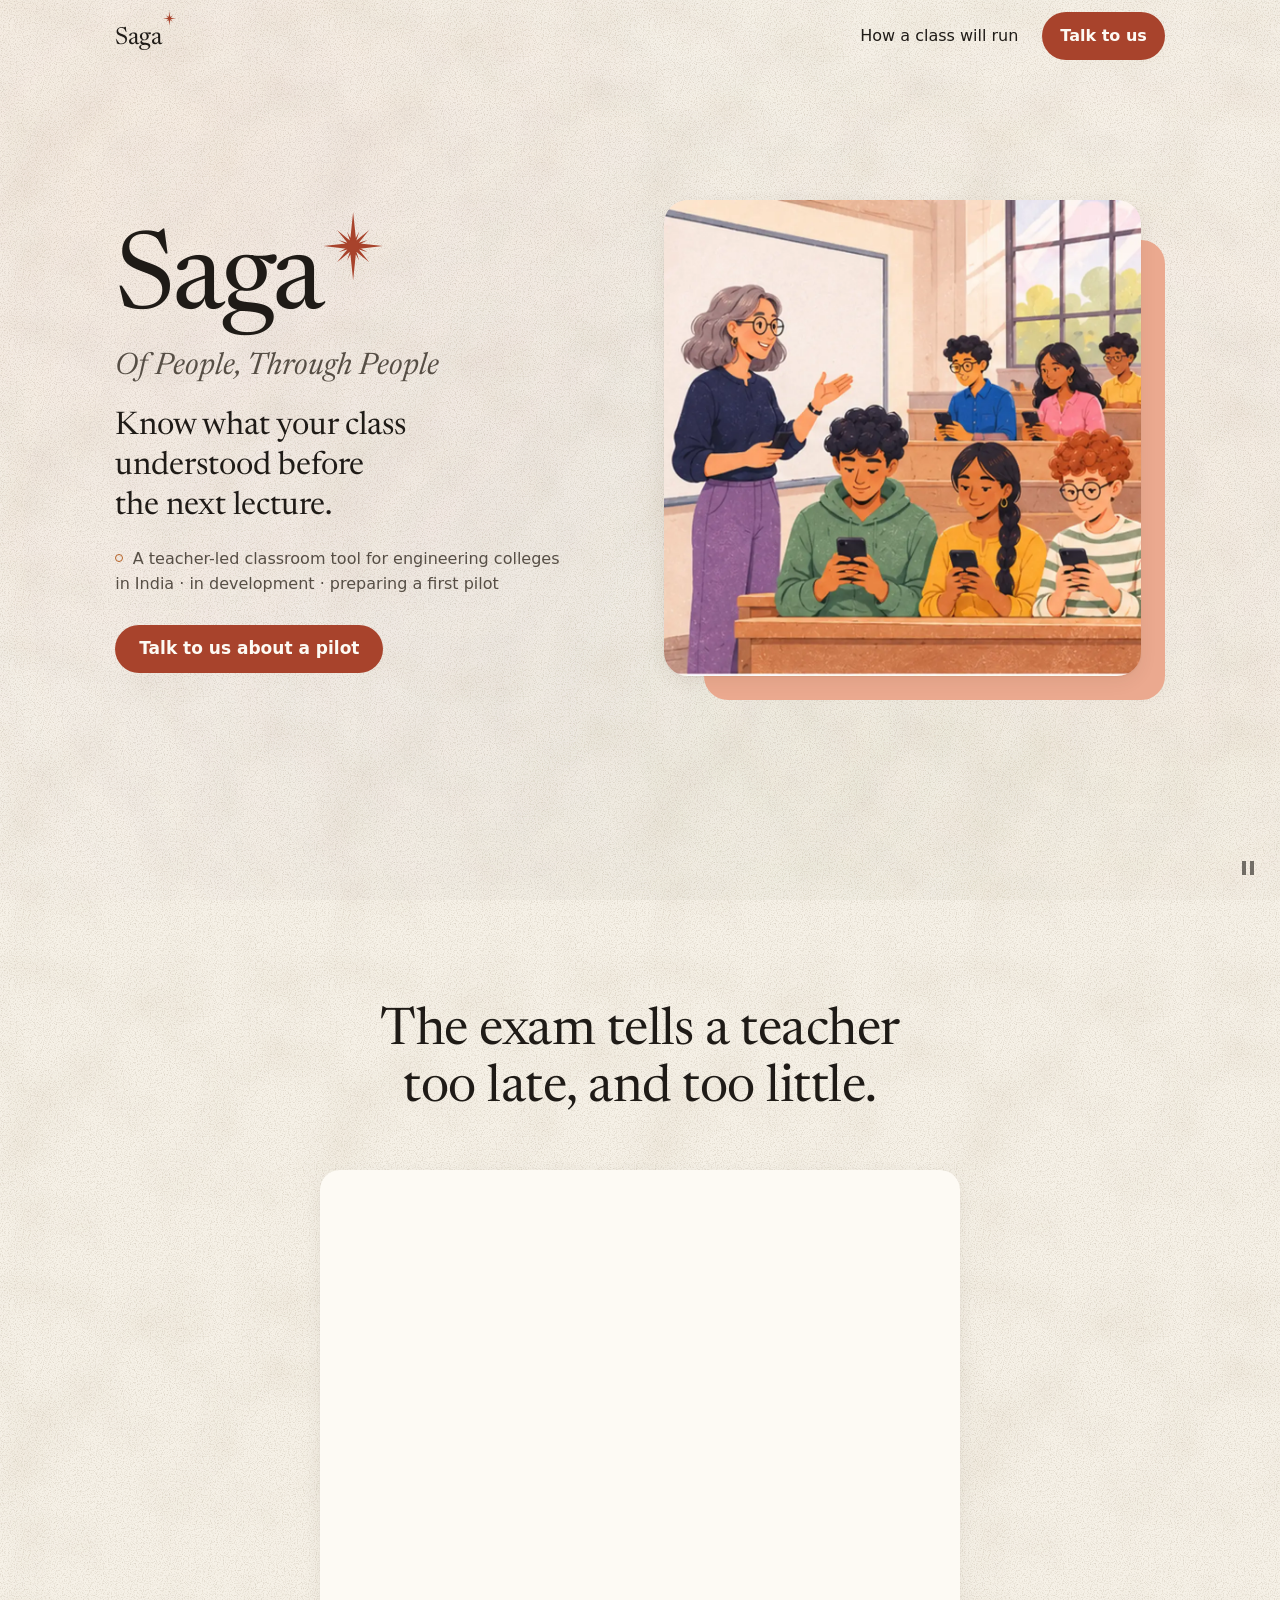
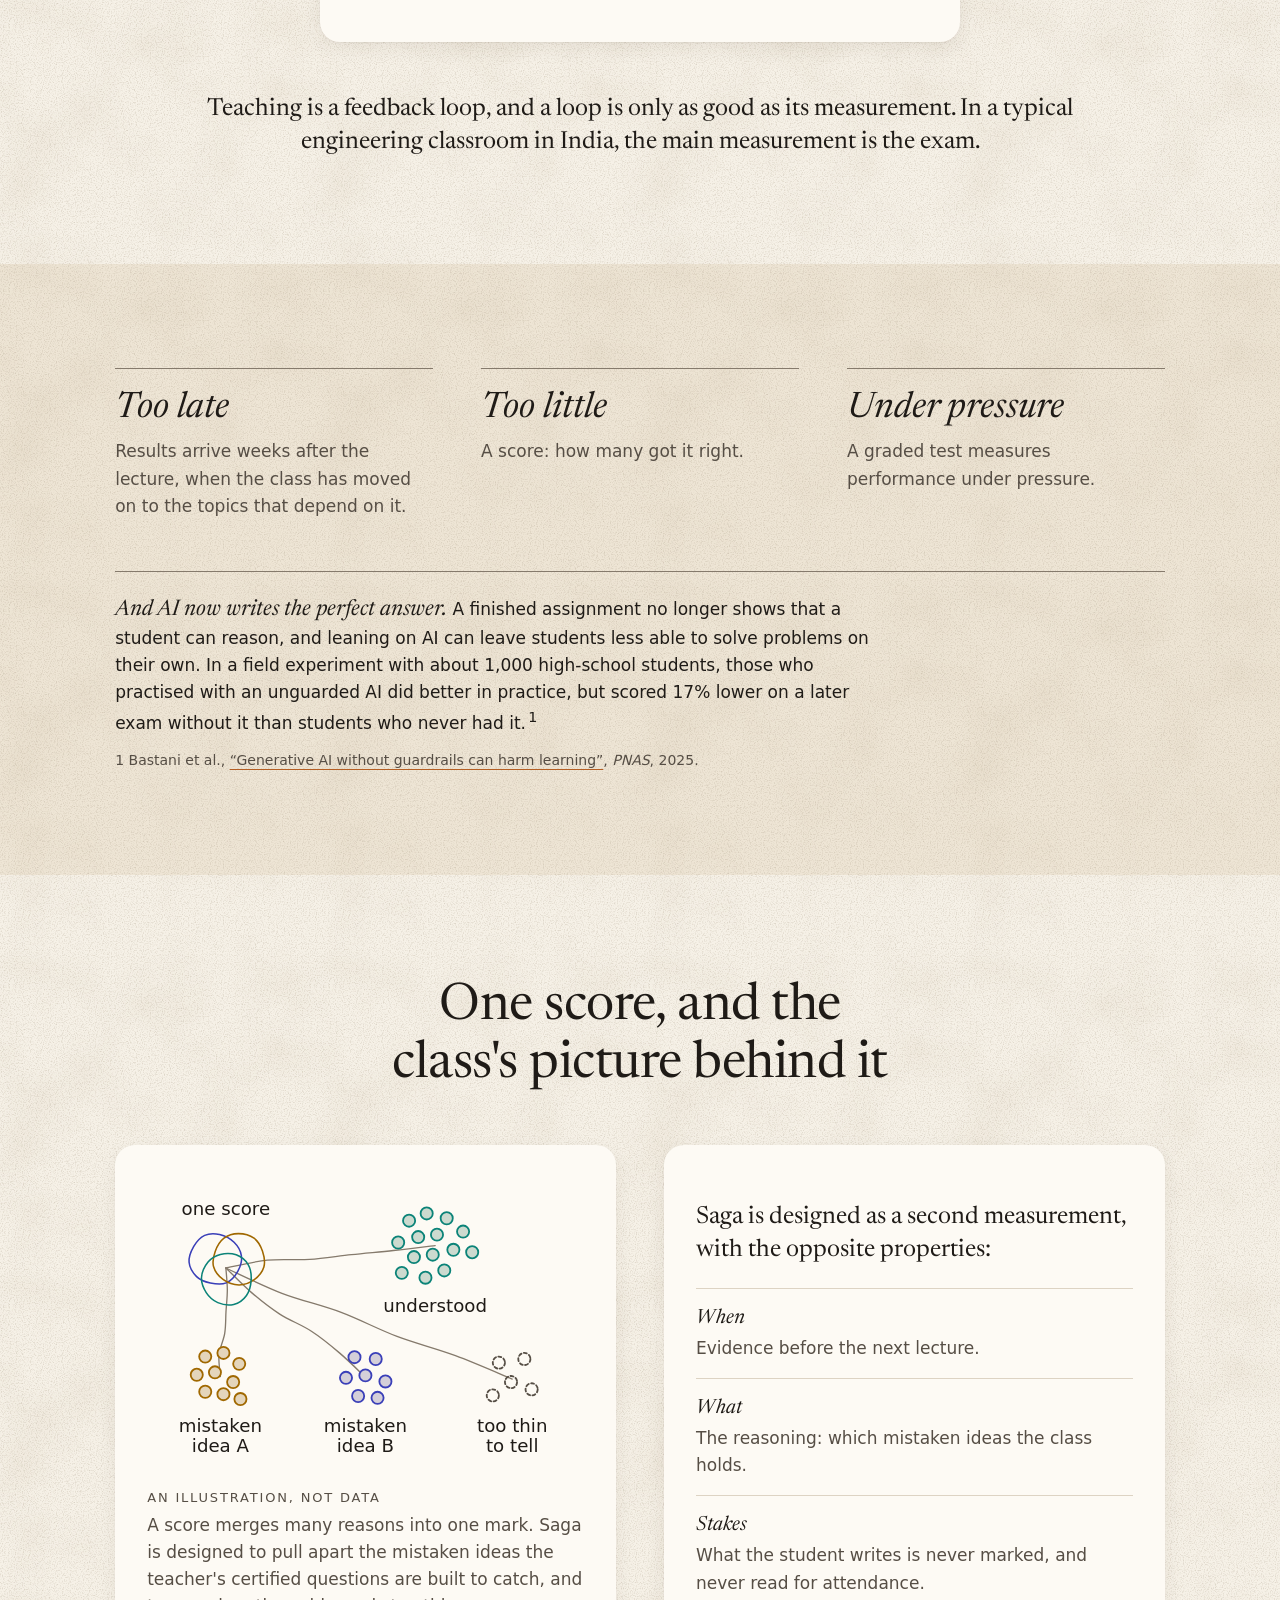
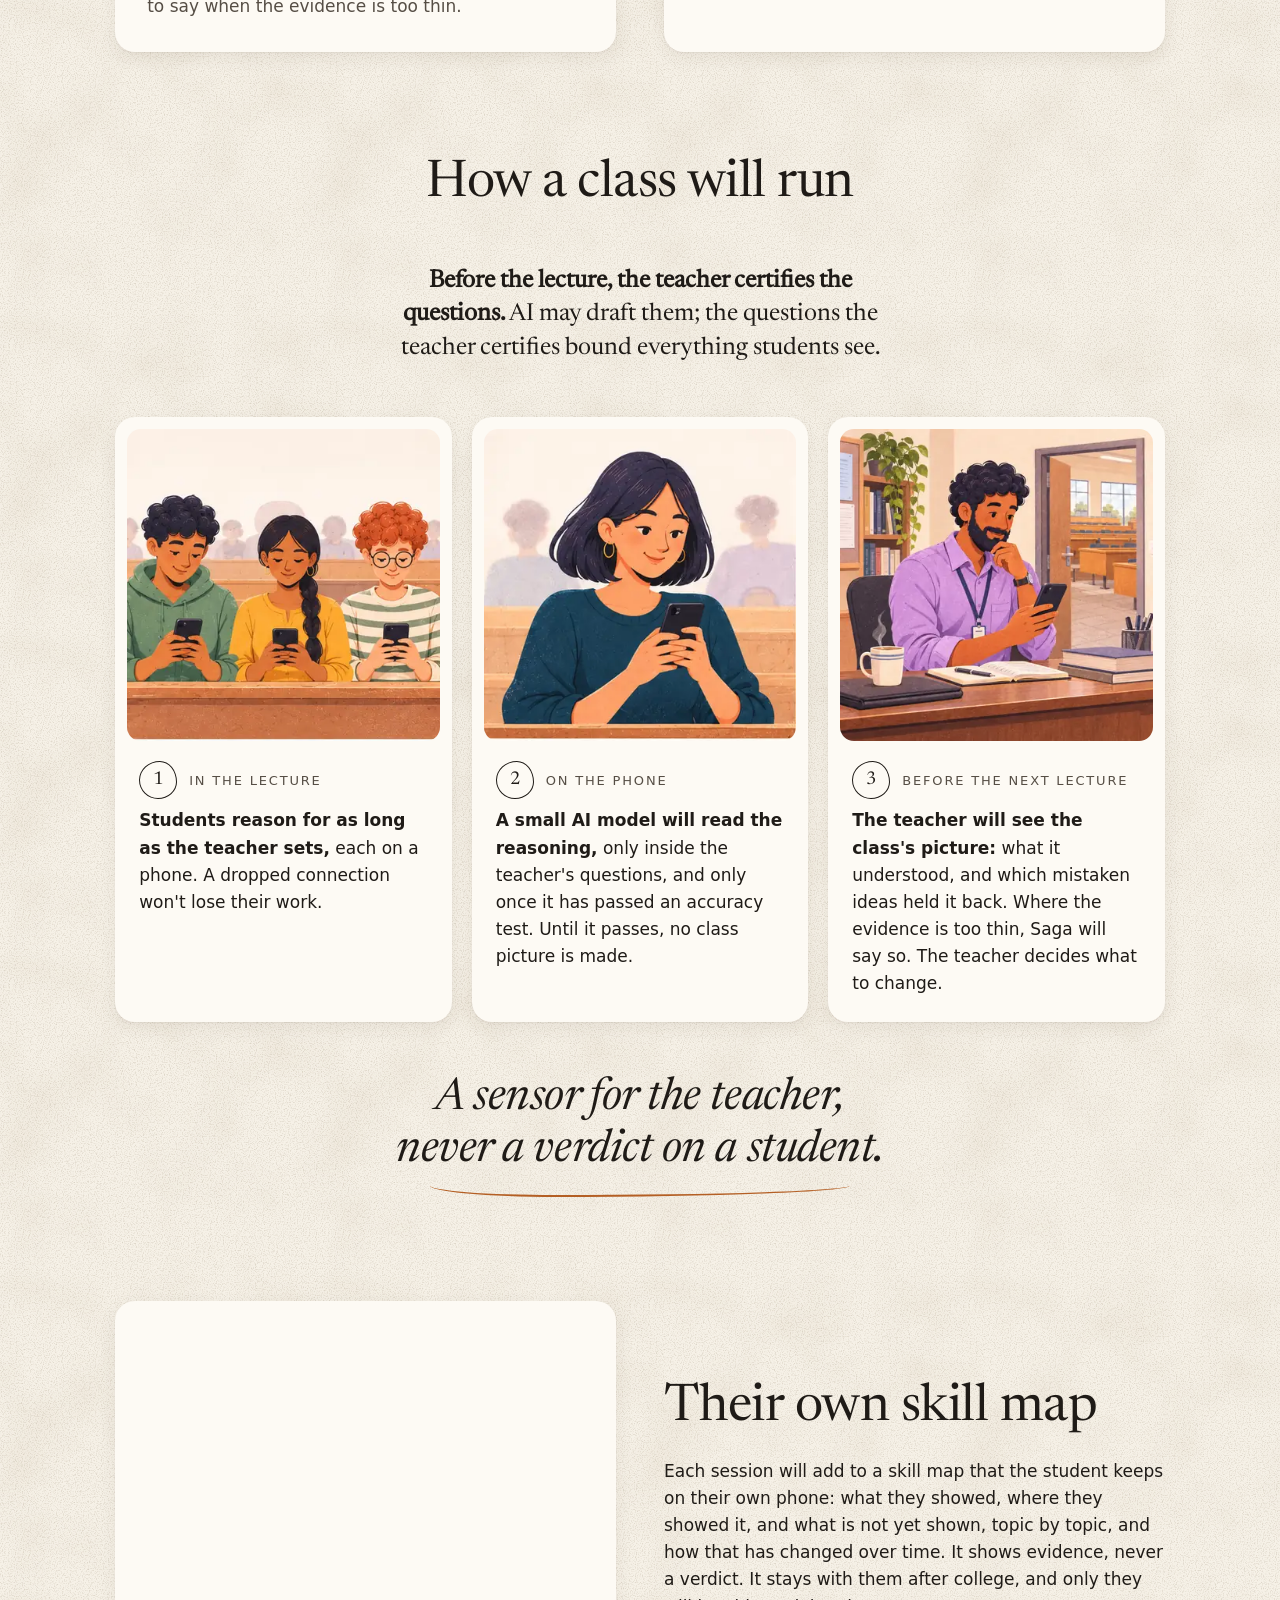
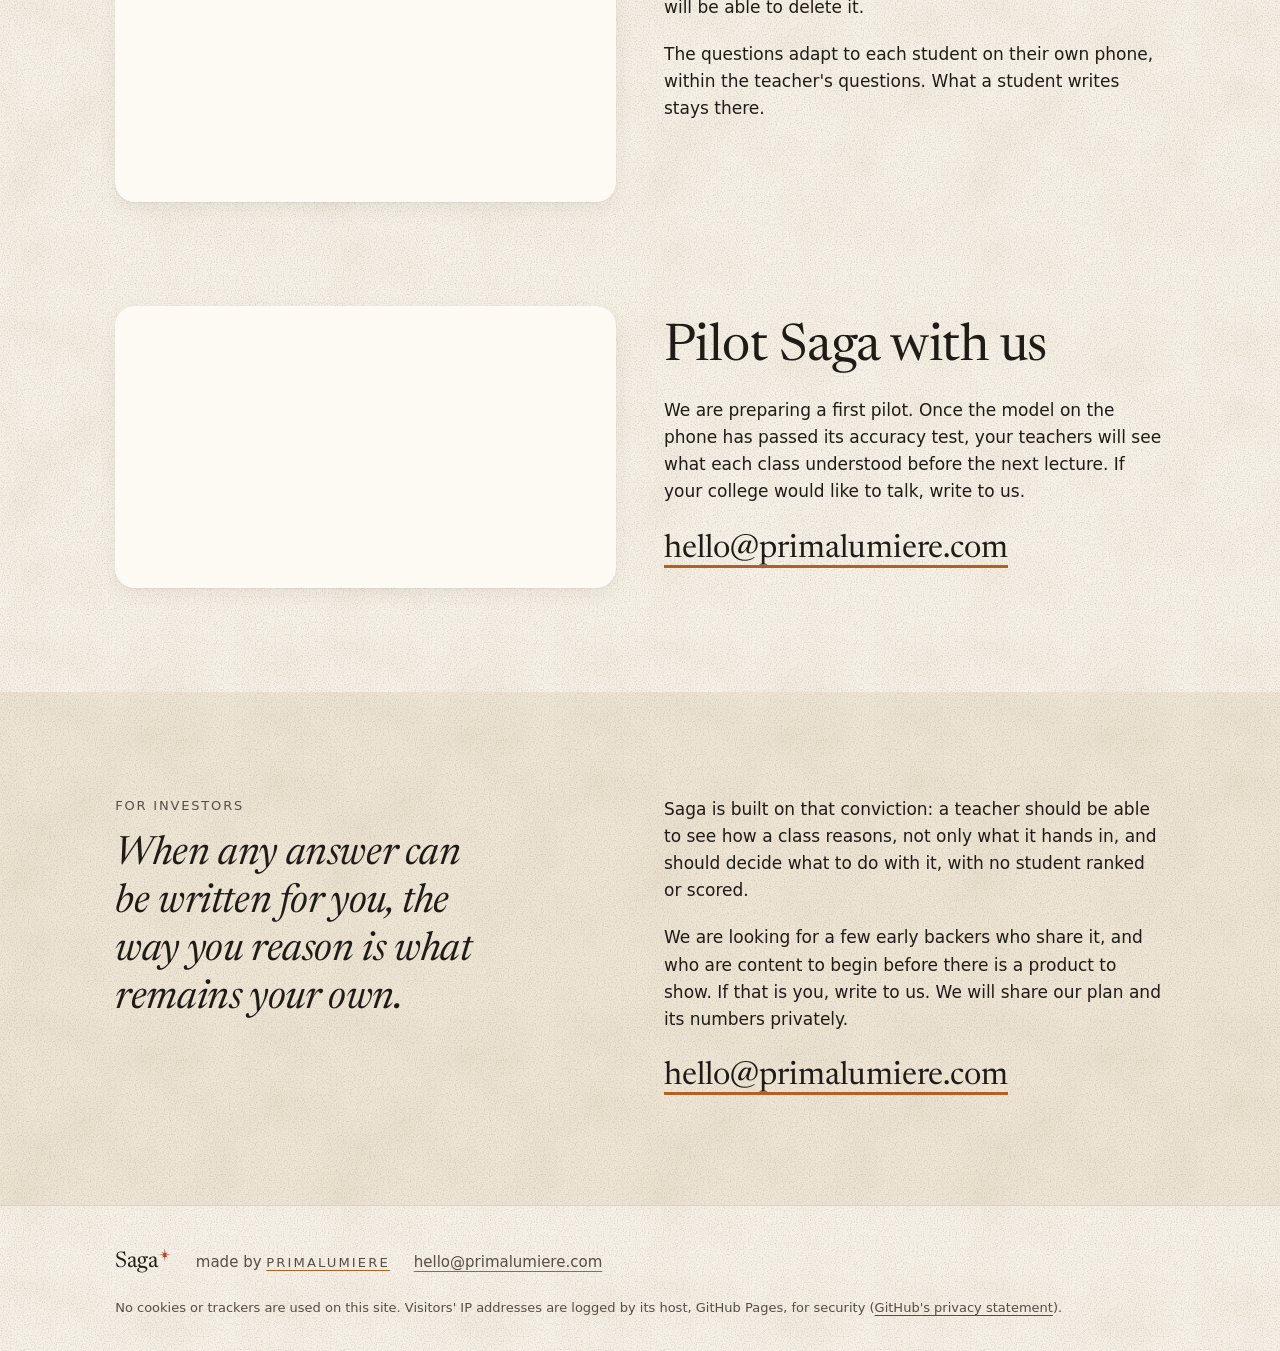
==== saga/index.html @ acbf9173 "site: primalumiere.com" ====
<!doctype html>
<html lang="en-IN">
<head>
<meta charset="utf-8">
<meta name="viewport" content="width=device-width, initial-scale=1, viewport-fit=cover">
<meta name="color-scheme" content="light">
<!-- No script and no other origin is allowed. -->
<meta http-equiv="Content-Security-Policy" content="default-src 'none'; style-src 'self'; img-src 'self'; font-src 'self'; base-uri 'none'; form-action 'none'">
<meta name="referrer" content="no-referrer">
<meta name="robots" content="noai, noimageai">
<meta name="description" content="Saga: Of People, Through People, a teacher-led classroom tool for engineering colleges in India, in development: student reasoning in the lecture, for as long as the teacher sets, read on the phone, so the teacher can see the class's picture before the next lecture, with no student ranked or scored.">
<title>Saga: Of People, Through People</title>
<link rel="icon" href="favicon.svg" type="image/svg+xml">
<link rel="preload" href="../fonts/newsreader.woff2" as="font" type="font/woff2" crossorigin>
<link rel="stylesheet" href="../site.css">
<link rel="stylesheet" href="saga.css">
</head>
<body>
<svg class="defs" width="0" height="0" aria-hidden="true" focusable="false"><defs>
<!-- The three inks merging: the "one score" of the picture in "One score, and the class's picture behind it". -->
<symbol id="mk" viewBox="805 170 192 182"><path class="ink-a" d="M937.4 229.2C939 240.9 935.1 255.3 928.9 266.3C922.8 277.3 911.7 290.3 900.5 295.1C889.3 299.9 873.6 297.9 861.6 295.4C849.5 292.8 836.7 288.1 828.1 279.7C819.5 271.2 811 257 809.8 244.8C808.7 232.5 814.9 217.1 821.2 206.2C827.5 195.3 837.3 184.1 847.8 179.2C858.3 174.4 872.3 174.3 884.2 177.1C896.2 179.9 910.6 187.4 919.5 196.1C928.4 204.8 935.9 217.5 937.4 229.2Z"/><path class="ink-b" d="M967.9 288C957.8 295.2 944 300.3 931.6 300.2C919.1 300.1 903.7 294.8 893.4 287.4C883.1 280.1 872.9 267.4 869.6 255.9C866.3 244.3 869.3 230 873.5 218.3C877.7 206.7 885.4 193.3 894.9 186C904.4 178.8 918.2 174.8 930.4 174.9C942.7 174.9 958.5 179.1 968.2 186.2C977.9 193.3 984.7 205.9 988.7 217.6C992.7 229.3 995.6 244.7 992.2 256.4C988.7 268.1 978 280.7 967.9 288Z"/><path class="ink-c" d="M918.7 347.7C907 350.6 891 348.1 879.8 343.3C868.6 338.5 858.2 329.2 851.6 319C845 308.7 839.3 294.3 840.1 281.8C840.8 269.3 848.4 253.6 856 244.2C863.7 234.9 874.4 228.6 885.9 225.7C897.3 222.8 913.5 222.6 924.8 226.7C936.2 230.9 947.8 240.3 953.9 250.5C960 260.8 961.9 275.6 961.2 288.2C960.5 300.7 956.9 315.8 949.8 325.7C942.7 335.7 930.4 344.7 918.7 347.7Z"/></symbol>
<!-- Saga's star (the founder's reference, 12 Nov): thin rays from a bright point, the vertical longest. -->
<symbol id="star" viewBox="-12 -12 24 24"><path d="M0 -12L1.25 0L0 12L-1.25 0ZM10.5 0L0 1.15L-10.5 0L0 -1.15ZM5.66 -5.66L0.6 0.6L-5.66 5.66L-0.6 -0.6ZM5.66 5.66L-0.6 0.6L-5.66 -5.66L0.6 -0.6ZM2.14 -5.17L0.46 0.19L-2.14 5.17L-0.46 -0.19ZM5.17 -2.14L0.19 0.46L-5.17 2.14L-0.19 -0.46ZM5.17 2.14L-0.19 0.46L-5.17 -2.14L0.19 -0.46ZM2.14 5.17L-0.46 0.19L-2.14 -5.17L0.46 -0.19Z"/><circle r="2.1"/></symbol>
</defs></svg>
<div class="live" aria-hidden="true"><span></span><span></span><span></span><span></span></div>
<a class="skip" href="#main">Skip to content</a>
<header class="bar">
  <a class="house logo" href="#top">Saga<svg class="star" viewBox="0 0 24 24" aria-hidden="true" focusable="false"><use href="#star" width="24" height="24"/></svg></a>
  <nav aria-label="On this page">
    <a class="wide" href="#class">How a class will run</a>
    <a class="button small" href="#contact">Talk to us</a>
  </nav>
</header>

<main id="main">
  <section class="cover" id="top" aria-labelledby="promise">
    <div class="cover-text">
      <h1 class="promise" id="promise"><span class="p-title logo">Saga<svg class="star" viewBox="0 0 24 24" aria-hidden="true" focusable="false"><use href="#star" width="24" height="24"/></svg><span class="sr">:</span></span> <span class="p-tag">Of People, Through People</span></h1>
      <p class="lede">Know what your class understood before the next lecture.</p>
      <p class="chip">A teacher-led classroom tool for engineering colleges in India · in development · preparing a first pilot</p>
      <p class="actions"><a class="button" href="#contact">Talk to us about a pilot</a></p>
    </div>
    <figure class="frame">
      <picture>
        <source type="image/webp" srcset="img/class-560.webp 560w, img/class-1024.webp 1024w" sizes="(min-width: 60rem) 36rem, 90vw">
        <img src="img/class-560.jpg" srcset="img/class-560.jpg 560w, img/class-1024.jpg 1024w" sizes="(min-width: 60rem) 36rem, 90vw" width="1024" height="1024" fetchpriority="high" alt="A teacher at a whiteboard in a lecture hall; the students on the benches, each writing on a phone.">
      </picture>
    </figure>
    <label class="pause"><input type="checkbox" id="still"><span class="sr">Pause the moving background</span></label>
  </section>

  <section id="problem" aria-labelledby="problem-h">
    <div class="part">
      <h2 id="problem-h" class="centre">The exam tells a teacher too late, and too little.</h2>
      <picture class="sheet teachers">
        <source type="image/webp" srcset="img/teachers-640.webp 640w, img/teachers-1024.webp 1024w" sizes="(min-width: 48rem) 40rem, 92vw">
        <img src="img/teachers-640.jpg" srcset="img/teachers-640.jpg 640w, img/teachers-1024.jpg 1024w" sizes="(min-width: 48rem) 40rem, 92vw" width="1024" height="756" loading="lazy" decoding="async" alt="Three college teachers.">
      </picture>
      <p class="lead centre">Teaching is a feedback loop, and a loop is only as good as its measurement. In a typical engineering classroom in India, the main measurement is the exam.</p>
    </div>
    <div class="band">
      <ul class="three">
        <li><p class="word">Too late</p><p>Results arrive weeks after the lecture, when the class has moved on to the topics that depend on it.</p></li>
        <li><p class="word">Too little</p><p>A score: how many got it right.</p></li>
        <li><p class="word">Under pressure</p><p>A graded test measures performance under pressure.</p></li>
      </ul>
      <div class="ai">
        <p><strong>And AI now writes the perfect answer.</strong> A finished assignment no longer shows that a student can reason, and leaning on AI can leave students less able to solve problems on their own. In a field experiment with about 1,000 high-school students, those who practised with an unguarded AI did better in practice, but scored 17% lower on a later exam without it than students who never had it.<sup><a href="#source-1" id="ref-1" aria-label="Source 1">1</a></sup></p>
        <p class="source" id="source-1"><span aria-hidden="true">1 </span>Bastani et al., <a href="https://doi.org/10.1073/pnas.2422633122">“Generative AI without guardrails can harm learning”</a>, <i>PNAS</i>, 2025.</p>
      </div>
    </div>
  </section>

  <section class="part" id="idea" aria-labelledby="idea-h">
    <h2 id="idea-h" class="centre">One score, and the class's picture behind it</h2>
    <div class="grid">
      <figure class="tile picture">
        <svg class="draw" viewBox="0 0 720 480" role="img" focusable="false" aria-labelledby="pic-t pic-d">
      <title id="pic-t">One score, and the class's picture behind it</title>
      <desc id="pic-d">An illustration, not data. At the top left, three inks merge into one mark, labelled one score. Lines lead from it to four groups of dots: a large group labelled understood, two groups labelled mistaken idea A and mistaken idea B, and a few hollow dots labelled too thin to tell.</desc>
      <g>
        <path class="link" d="M130 150C141.4 147.8 175.4 139.4 198.4 137.1C221.4 134.7 245 137.3 268.1 135.8C291.2 134.3 314 130.4 337 128C360 125.5 383.1 123.7 406.1 121.2C429.1 118.7 463.5 114.4 475 113"/>
        <path class="link" d="M130 150C130.4 156 132.4 174 132.4 186C132.5 198 130.9 209.9 130.2 221.8C129.5 233.7 130.1 245.7 128.1 257.6C126.2 269.4 119.9 281.1 118.7 293C117.5 304.9 120.6 323 121 329"/>
        <path class="link" d="M130 150C137.1 156.8 157.6 178 172.4 190.6C187.2 203.3 202.4 215.4 218.8 226C235.3 236.6 254.6 243.5 271 254.2C287.4 264.8 302.4 277.2 317.2 289.9C332.1 302.5 352.9 323.3 360 330"/>
        <path class="link" d="M130 150C145.4 156.9 190.9 179.5 222.4 191.7C253.9 203.8 287.4 210.9 319 222.8C350.6 234.6 380.5 250.8 412.1 262.8C443.6 274.7 476.7 282.8 508.4 294.5C540 306.2 586.4 326.6 602 333"/>
      </g>
      <use class="mark" href="#mk" x="66" y="90" width="130" height="123"/>
      <g class="dot-c">
        <circle cx="432" cy="72" r="10"/><circle cx="461" cy="60" r="10"/><circle cx="494" cy="68" r="10"/><circle cx="521" cy="90" r="10"/>
        <circle cx="447" cy="99" r="10"/><circle cx="478" cy="95" r="10"/><circle cx="414" cy="108" r="10"/><circle cx="505" cy="120" r="10"/>
        <circle cx="536" cy="124" r="10"/><circle cx="440" cy="132" r="10"/><circle cx="471" cy="128" r="10"/><circle cx="420" cy="158" r="10"/>
        <circle cx="490" cy="154" r="10"/><circle cx="459" cy="166" r="10"/>
      </g>
      <g class="dot-b">
        <circle cx="96" cy="296" r="10"/><circle cx="126" cy="290" r="10"/><circle cx="152" cy="308" r="10"/><circle cx="82" cy="326" r="10"/>
        <circle cx="112" cy="322" r="10"/><circle cx="142" cy="338" r="10"/><circle cx="96" cy="354" r="10"/><circle cx="126" cy="358" r="10"/>
        <circle cx="154" cy="366" r="10"/>
      </g>
      <g class="dot-a">
        <circle cx="342" cy="297" r="10"/><circle cx="377" cy="300" r="10"/><circle cx="328" cy="331" r="10"/><circle cx="360" cy="327" r="10"/>
        <circle cx="393" cy="337" r="10"/><circle cx="348" cy="361" r="10"/><circle cx="380" cy="364" r="10"/>
      </g>
      <g class="thin">
        <circle cx="580" cy="306" r="10"/><circle cx="622" cy="300" r="10"/><circle cx="600" cy="338" r="10"/><circle cx="634" cy="350" r="10"/>
        <circle cx="570" cy="360" r="10"/>
      </g>
      <text class="lab" x="130" y="62" text-anchor="middle">one score</text>
      <text class="lab" x="475" y="222" text-anchor="middle">understood</text>
      <text class="lab" x="121" y="420" text-anchor="middle"><tspan x="121">mistaken</tspan><tspan x="121" dy="34">idea A</tspan></text>
      <text class="lab" x="360" y="420" text-anchor="middle"><tspan x="360">mistaken</tspan><tspan x="360" dy="34">idea B</tspan></text>
      <text class="lab" x="602" y="420" text-anchor="middle"><tspan x="602">too thin</tspan><tspan x="602" dy="34">to tell</tspan></text>
    </svg>
        <figcaption><span class="label">An illustration, not data</span> A score merges many reasons into one mark. Saga is designed to pull apart the mistaken ideas the teacher's certified questions are built to catch, and to say when the evidence is too thin.</figcaption>
      </figure>
      <div class="tile second">
        <p class="lead">Saga is designed as a second measurement, with the opposite properties:</p>
        <dl>
          <div><dt>When</dt><dd>Evidence before the next lecture.</dd></div>
          <div><dt>What</dt><dd>The reasoning: which mistaken ideas the class holds.</dd></div>
          <div><dt>Stakes</dt><dd>What the student writes is never marked, and never read for attendance.</dd></div>
        </dl>
      </div>
    </div>
  </section>

  <section class="part" id="class" aria-labelledby="class-h">
    <h2 id="class-h" class="centre">How a class will run</h2>
    <p class="lead centre"><strong>Before the lecture, the teacher certifies the questions.</strong> AI may draft them; the questions the teacher certifies bound everything students see.</p>
    <ol class="steps">
      <li><picture class="fig">
          <source type="image/webp" srcset="img/reason-400.webp 400w, img/reason-800.webp 800w" sizes="(min-width: 60rem) 21rem, 92vw">
          <img src="img/reason-400.jpg" srcset="img/reason-400.jpg 400w, img/reason-800.jpg 800w" sizes="(min-width: 60rem) 21rem, 92vw" width="800" height="800" loading="lazy" decoding="async" alt="">
        </picture>
        <p class="when">In the lecture</p><p><strong>Students reason for as long as the teacher sets,</strong> each on a phone. A dropped connection won't lose their work.</p></li>
      <li><picture class="fig">
          <source type="image/webp" srcset="img/phone-400.webp 400w, img/phone-800.webp 800w" sizes="(min-width: 60rem) 21rem, 92vw">
          <img src="img/phone-400.jpg" srcset="img/phone-400.jpg 400w, img/phone-800.jpg 800w" sizes="(min-width: 60rem) 21rem, 92vw" width="800" height="800" loading="lazy" decoding="async" alt="">
        </picture>
        <p class="when">On the phone</p><p><strong>A small AI model will read the reasoning,</strong> only inside the teacher's questions, and only once it has passed an accuracy test. Until it passes, no class picture is made.</p></li>
      <li><picture class="fig">
          <source type="image/webp" srcset="img/desk-400.webp 400w, img/desk-800.webp 800w" sizes="(min-width: 60rem) 21rem, 92vw">
          <img src="img/desk-400.jpg" srcset="img/desk-400.jpg 400w, img/desk-800.jpg 800w" sizes="(min-width: 60rem) 21rem, 92vw" width="800" height="800" loading="lazy" decoding="async" alt="">
        </picture>
        <p class="when">Before the next lecture</p><p><strong>The teacher will see the class's picture:</strong> what it understood, and which mistaken ideas held it back. Where the evidence is too thin, Saga will say so. The teacher decides what to change.</p></li>
    </ol>
    <p class="statement">A sensor for the teacher, never a verdict on a student.</p>
  </section>

  <section class="part" id="student" aria-labelledby="student-h">
    <div class="split">
      <picture class="side sheet own">
        <source type="image/webp" srcset="img/own-400.webp 400w, img/own-800.webp 800w" sizes="(min-width: 60rem) 22rem, 80vw">
        <img src="img/own-400.jpg" srcset="img/own-400.jpg 400w, img/own-800.jpg 800w" sizes="(min-width: 60rem) 22rem, 80vw" width="800" height="800" loading="lazy" decoding="async" alt="">
      </picture>
      <div class="body">
        <h2 id="student-h">Their own skill map</h2>
        <p>Each session will add to a skill map that the student keeps on their own phone: what they showed, where they showed it, and what is not yet shown, topic by topic, and how that has changed over time. It shows evidence, never a verdict. It stays with them after college, and only they will be able to delete it.</p>
        <p>The questions adapt to each student on their own phone, within the teacher's questions. What a student writes stays there.</p>
      </div>
    </div>
  </section>

  <section class="part" id="contact" aria-labelledby="contact-h">
    <div class="split pilot">
      <picture class="side sheet group">
        <source type="image/webp" srcset="img/group-800.webp 800w, img/group-1672.webp 1672w" sizes="(min-width: 60rem) 34rem, 92vw">
        <img src="img/group-800.jpg" srcset="img/group-800.jpg 800w, img/group-1672.jpg 1672w" sizes="(min-width: 60rem) 34rem, 92vw" width="1672" height="941" loading="lazy" decoding="async" alt="Teachers and students together, talking, some with their phones.">
      </picture>
      <div class="body">
        <h2 id="contact-h">Pilot Saga with us</h2>
        <p>We are preparing a first pilot. Once the model on the phone has passed its accuracy test, your teachers will see what each class understood before the next lecture. If your college would like to talk, write to us.</p>
        <p class="contact"><a href="mailto:hello@primalumiere.com">hello@primalumiere.com</a></p>
      </div>
    </div>
  </section>

  <!-- The founder's ask (12 Nov), kept to an invitation: no amount, instrument or terms on a public page, which go privately to
       those who write (s. 42 restricts publicising a private placement, the agents' reading, for counsel to confirm; WEB-Q59). -->
  <section class="band investors" id="investors" aria-labelledby="investors-h">
    <div class="split">
      <div class="conviction">
        <p class="label">For investors</p>
        <h2 id="investors-h">When any answer can be written for you, the way you reason is what remains your own.</h2>
      </div>
      <div class="body">
        <p>Saga is built on that conviction: a teacher should be able to see how a class reasons, not only what it hands in, and should decide what to do with it, with no student ranked or scored.</p>
        <p>We are looking for a few early backers who share it, and who are content to begin before there is a product to show. If that is you, write to us. We will share our plan and its numbers privately.</p>
        <p class="contact"><a href="mailto:hello@primalumiere.com">hello@primalumiere.com</a></p>
      </div>
    </div>
  </section>
</main>

<footer class="foot">
  <p class="foot-line"><a class="logo" href="#top">Saga<svg class="star" viewBox="0 0 24 24" aria-hidden="true" focusable="false"><use href="#star" width="24" height="24"/></svg></a><span>made by <a class="maker" href="../">PRIMALUMIERE</a></span><a href="mailto:hello@primalumiere.com">hello@primalumiere.com</a></p>
  <p class="host">No cookies or trackers are used on this site. Visitors' IP addresses are logged by its host, GitHub Pages, for security (<a href="https://docs.github.com/en/site-policy/privacy-policies/github-general-privacy-statement">GitHub's privacy statement</a>).</p>
</footer>
</body>
</html>
---- site.css ----
/* PrimaLumiere's site, the parts every page shares: the type, the tokens, the dawn and the daybreak, the missing page,
   and the move from the company's page to Saga's. Each page adds its own file: home.css (the company's page) and
   saga/saga.css (Saga's page); a rule for one page goes in that page's file, so it can never reach another page.
   No script; small images only: the film grain, and the planet's surface and its light (WebP, with JPEG fallbacks).
   Each rule is the finished page; starting states live only in the pages' motion blocks, so a phone that reduces
   motion or lacks scroll timelines shows the same page, still. */

/* The display serif, Newsreader (SIL Open Font License, fonts/OFL.txt): weight 400, Latin, roman and italic. */
@font-face { font-family: Newsreader; src: url(fonts/newsreader.woff2) format("woff2"); font-weight: 400; font-style: normal; font-display: swap; }
@font-face { font-family: Newsreader; src: url(fonts/newsreader-italic.woff2) format("woff2"); font-weight: 400; font-style: italic; font-display: swap; }
/* Until it arrives, Georgia resized to Newsreader's width and line box, so the swap moves nothing.
   shortcut: measured against Georgia only; a phone without Georgia falls through to its own serif and may shift a little. */
@font-face { font-family: "Newsreader fallback"; src: local(Georgia); font-style: normal; size-adjust: 97.4%; ascent-override: 75.5%; descent-override: 27.2%; line-gap-override: 0%; }
@font-face { font-family: "Newsreader fallback"; src: local("Georgia Italic"), local(Georgia-Italic); font-style: italic; size-adjust: 87.3%; ascent-override: 84.2%; descent-override: 30.4%; line-gap-override: 0%; }

:root {
  --night: #050505; --light: #f4efe7; --muted: #a9a196; --ember: #e8a56c; --hairline: #24211e;
  --font-display: Newsreader, "Newsreader fallback", "Iowan Old Style", "Palatino Linotype", Palatino, "Noto Serif", Georgia, serif;
  --font-text: system-ui, -apple-system, "Segoe UI", Roboto, "Noto Sans", "Helvetica Neue", Arial, sans-serif;
  --gutter: max(1.25rem, 4vw);
  --arrive: cubic-bezier(0.16, 1, 0.3, 1); --settle: cubic-bezier(0.4, 0, 0.2, 1);
  /* The dawn's shape. A page or a section moves and sizes its horizon by setting these. */
  --horizon: 55%; --sun-x: 50%; --planet: 260vw; --halo: min(92vw, 80rem); --glow: 56rem;
  color-scheme: dark;
}
@media (min-width: 48rem) { :root { --planet: 360vw; } }
@media (prefers-contrast: more) { :root { --muted: var(--light); } }

* { box-sizing: border-box; }
html { -webkit-text-size-adjust: 100%; }
@media (prefers-reduced-motion: no-preference) { html { scroll-behavior: smooth; } }
body { margin: 0; background: var(--night); color: var(--light); font: 1.0625rem/1.6 var(--font-text); }
a { color: inherit; text-underline-offset: 0.25em; text-decoration-color: var(--ember); }
:focus-visible { outline: 2px solid var(--light); outline-offset: 4px; }
h1, h2, p { margin: 0; }
.sr { position: absolute; width: 1px; height: 1px; overflow: hidden; clip-path: inset(50%); white-space: nowrap; }
.skip { position: absolute; left: -999px; top: 0; z-index: 20; }
.skip:focus { left: 1rem; top: 1rem; background: var(--night); padding: 0.75rem 1rem; }

/* The dawn: a planet far wider than the screen, so its top reads as a horizon, lit from behind; a vignette fades the sides. */
.dawn { position: relative; isolation: isolate; overflow: clip; }
.sky { position: absolute; inset: 0; z-index: -1; pointer-events: none; }
.sky::after { content: ""; position: absolute; inset: 0; background: radial-gradient(ellipse 72% 78% at var(--sun-x) var(--horizon), transparent 35%, var(--night) 100%); }
.halo { position: absolute; left: var(--sun-x); top: var(--horizon); width: var(--halo); aspect-ratio: 5 / 2; transform: translate(-50%, -50%); background: radial-gradient(closest-side, rgb(255 214 170 / 0.4), rgb(224 138 82 / 0.15) 45%, transparent); }
/* The night side: black and opaque, so whatever sits behind it is below the horizon. */
.planet { --air: 0.875rem; position: absolute; left: var(--sun-x); top: var(--horizon); width: var(--planet); aspect-ratio: 1; transform: translateX(-50%); border-radius: 50%; background: #000; }
/* Rim and air where the planet is this box (the company's is the SVG .limb): rings faded by a mask on the sun, each edge ramped over pixels so it never steps. */
.planet::before, .planet::after { content: ""; position: absolute; inset: calc(-1 * var(--air)); border-radius: 50%; }
.planet::before {
  background: radial-gradient(closest-side, transparent calc(100% - var(--air) - 3px), rgb(255 232 204 / 0.9) calc(100% - var(--air) - 0.5px), rgb(255 200 150 / 0.3) calc(100% - var(--air) + 2px), transparent calc(100% - var(--air) * 0.4));
  mask: radial-gradient(var(--halo) at 50% var(--air), #000, rgb(0 0 0 / 0.4) 30%, rgb(0 0 0 / 0.1) 65%, transparent);
}
.planet::after {
  background: radial-gradient(closest-side, transparent calc(100% - var(--air) - 2.5px), #fffaf0 calc(100% - var(--air) - 0.5px), rgb(255 214 150 / 0.6) calc(100% - var(--air) * 0.8), rgb(238 128 58 / 0.32) calc(100% - var(--air) * 0.55), rgb(110 180 204 / 0.2) calc(100% - var(--air) * 0.25), transparent),
    radial-gradient(100% 1.25rem at 50% var(--air), rgb(232 140 80 / 0.12), transparent);
  mask: radial-gradient(calc(var(--halo) / 3) at 50% var(--air), #000, transparent);
}
/* The sun as a lens sees it: a white-hot core on the rim inside a round glare that ignores the planet's edge, since it forms in the lens. */
.sun {
  position: absolute; left: var(--sun-x); top: var(--horizon); width: var(--glow); aspect-ratio: 1; transform: translate(-50%, -50%);
  background: radial-gradient(calc(var(--glow) * 0.22) calc(var(--glow) * 0.055), #fff 10%, rgb(255 250 240 / 0.95) 30%, rgb(255 236 210 / 0.7) 40%, rgb(255 210 160 / 0.35) 65%, rgb(255 190 130 / 0.12) 85%, transparent),
    radial-gradient(circle closest-side, rgb(255 230 200 / 0.3), rgb(255 206 160 / 0.14) 10%, rgb(255 180 120 / 0.06) 26%, rgb(255 160 100 / 0.02) 52%, transparent);
}
/* ---- The daybreak: the dawn in full, as the company's first screen and Saga's cover draw it ---- */

/* Space here is pure black, for the grain to blend with. --hi and --ho: the air's scale inside and outside the limb. */
.daybreak { --night: #000; --hi: clamp(9px, 1.45vw, 22px); --ho: clamp(14px, 2.7vw, 40px); background: var(--night); }
/* Film grain, soft-light: black stays black and white white, the dark gradients lose their bands, and the glow is not dusted. */
.daybreak::after { content: ""; position: absolute; inset: 0; z-index: 1; pointer-events: none; background: url(grain.png); opacity: 0.04; mix-blend-mode: soft-light; }
/* The vignette, gentler here: it darkens the corners but spares the rim, which runs bright to the screen's edges. */
.daybreak .sky::after { background: radial-gradient(ellipse 80% 100% at var(--sun-x) var(--horizon), transparent 50%, var(--night)); }
/* Day: a broad warm halo across the middle of the sky, behind the planet. */
.daybreak .sky::before { content: ""; position: absolute; inset: 0; opacity: 0.8;
  background: radial-gradient(max(50vw, 16rem) 30svh at var(--sun-x) var(--horizon), rgb(255 150 86 / 0.15), rgb(200 96 52 / 0.05) 45%, transparent); }
/* The sun's glow in the air, behind the planet: a flat bright band along the horizon and a softer plume rising behind the name. */
.daybreak .halo { inset: 0; width: auto; aspect-ratio: auto; transform: none;
  background: radial-gradient(max(22vw, 9rem) 8svh at var(--sun-x) var(--horizon), rgb(255 226 190 / 0.3), rgb(255 180 120 / 0.22) 22%, rgb(240 140 80 / 0.14) 45%, rgb(200 100 60 / 0.07) 70%, rgb(170 84 50 / 0.03) 88%, transparent),
    radial-gradient(clamp(9rem, 15vw, 24rem) 22svh at var(--sun-x) var(--horizon), rgb(255 214 170 / 0.22), rgb(250 170 110 / 0.19) 15%, rgb(240 150 90 / 0.14) 30%, rgb(230 128 76 / 0.09) 52%, rgb(180 90 56 / 0.04) 76%, transparent); }
/* The daybreak's planet: an SVG of the same circle as .planet, sized and placed the same way. */
.limb { position: absolute; left: var(--sun-x); top: var(--horizon); width: var(--planet); height: auto; transform: translateX(-50%); overflow: visible; }
/* The earth, kept inside the planet: its surface can turn (the company's page turns it) while its light stays under the sun.
   The black ground is what the light multiplies where there is no surface, so the light never shows on its own. */
.earth { position: absolute; inset: 0; background: #000; clip-path: circle(calc(var(--planet) / 2 - 1px) at var(--sun-x) calc(var(--horizon) + var(--planet) / 2)); }
/* The light on the surface, still: warm under the sun, bright just inside the limb, slate to the sides; an arc of 80 degrees (1.2856 r by 0.3259 r). */
.earth::after { --r: calc(var(--planet) / 2); content: ""; position: absolute; left: calc(var(--sun-x) - var(--r) * 0.6428); top: var(--horizon);
  width: calc(var(--r) * 1.2856); height: calc(var(--r) * 0.3259); background: url(earth-light.jpg) 0 0 / 100% 100% no-repeat; mix-blend-mode: multiply; }
/* The surface: cloud tops and their shadows, already curved (a 62-degree arc; box 1.0306 r by 0.2461 r), in two bands turning about the planet's centre. */
.surface { --r: calc(var(--planet) / 2); position: absolute; left: calc(var(--sun-x) - var(--r) * 0.5153); top: var(--horizon); width: calc(var(--r) * 1.0306); height: calc(var(--r) * 0.2461);
  background: url(earth-detail.jpg) 0 0 / 100% 100% no-repeat; transform-origin: 50% var(--r); transform: rotate(var(--to)); }
/* Sharper where WebP is read: the band at the size a 1440 px screen shows it; the JPEG above, smaller, is the fallback. */
.surface { background-image: image-set(url(earth-detail.webp) type("image/webp"), url(earth-detail.jpg) type("image/jpeg")); }
/* The band by the rim turns slower than the one below it, which is nearer, so the surface reads as a sphere turning; the lower one fades in over the other. */
.outer { --from: 4deg; --to: -4deg; mask-image: radial-gradient(circle var(--r) at 50% var(--r), transparent calc(100% - var(--r) * 0.075), #000 calc(100% - var(--r) * 0.06)); }
.inner { --from: 6deg; --to: -6deg; mask-image: radial-gradient(circle var(--r) at 50% var(--r), #000 calc(100% - var(--r) * 0.06), transparent calc(100% - var(--r) * 0.045)); }
/* The lit air, seen against space and against the dark ground: one band straddling the limb, on the planet's own circle (100% is the limb). */
.air, .air::before, .air::after { position: absolute; inset: 0; }
.air::before, .air::after { content: ""; --limb: circle calc(var(--planet) / 2) at var(--sun-x) calc(var(--horizon) + var(--planet) / 2); }
/* Warm: brightest at the limb, falling inward and outward; strongest within 8% of the screen either side of the sun, never gone at the edges. The masks are placed from --sun-x, so they follow a sun off the centre. */
.air::before {
  background: radial-gradient(var(--limb), transparent calc(100% - 4 * var(--hi)), rgb(255 176 140 / 0.05) calc(100% - 3 * var(--hi)), rgb(255 176 140 / 0.11) calc(100% - 2 * var(--hi)),
    rgb(255 176 140 / 0.29) calc(100% - var(--hi)), rgb(255 176 140 / 0.48) calc(100% - var(--hi) / 2), rgb(255 222 190 / 0.72) 100%, rgb(255 168 124 / 0.62) calc(100% + var(--ho) / 4),
    rgb(255 168 124 / 0.49) calc(100% + var(--ho) / 2), rgb(255 168 124 / 0.29) calc(100% + var(--ho)), rgb(255 168 124 / 0.18) calc(100% + 1.5 * var(--ho)),
    rgb(255 168 124 / 0.11) calc(100% + 2 * var(--ho)), rgb(255 168 124 / 0.04) calc(100% + 3 * var(--ho)), transparent calc(100% + 4.5 * var(--ho)));
  mask-image: linear-gradient(90deg, rgb(0 0 0 / 0.1), rgb(0 0 0 / 0.14) calc(var(--sun-x) - 46%), rgb(0 0 0 / 0.36) calc(var(--sun-x) - 35%), rgb(0 0 0 / 0.8) calc(var(--sun-x) - 20%), #000 calc(var(--sun-x) - 8%),
    #000 calc(var(--sun-x) + 8%), rgb(0 0 0 / 0.8) calc(var(--sun-x) + 20%), rgb(0 0 0 / 0.36) calc(var(--sun-x) + 35%), rgb(0 0 0 / 0.14) calc(var(--sun-x) + 46%), rgb(0 0 0 / 0.1));
}
/* Cool: the far limb, away from the sun, mostly just inside the edge. */
.air::after {
  background: radial-gradient(var(--limb), transparent calc(100% - 3 * var(--hi)), rgb(150 170 210 / 0.1) calc(100% - 1.5 * var(--hi)), rgb(150 170 210 / 0.22) calc(100% - 0.3 * var(--hi)),
    rgb(170 180 205 / 0.1) 100%, rgb(150 165 200 / 0.08) calc(100% + 1.5 * var(--ho)), transparent calc(100% + 4 * var(--ho)));
  mask-image: linear-gradient(90deg, rgb(0 0 0 / 0.7), rgb(0 0 0 / 0.7) calc(var(--sun-x) - 40%), transparent calc(var(--sun-x) - 16%), transparent calc(var(--sun-x) + 16%), rgb(0 0 0 / 0.7) calc(var(--sun-x) + 40%), rgb(0 0 0 / 0.7));
}
/* The daybreak's sun: a compact core on the rim, glare spilling onto the planet, a faint round glare; screened, since glare is light that adds to what it falls on. */
.daybreak .sun { --core: clamp(1.5rem, 2.3vw, 2.1rem); mix-blend-mode: screen;
  background: radial-gradient(var(--core) calc(var(--core) * 0.7) at 50% 50%, #fff 25%, rgb(255 250 236 / 0.9) 45%, rgb(255 236 200 / 0.5) 70%, rgb(255 220 170 / 0.2) 88%, transparent),
    radial-gradient(clamp(8rem, 20vw, 20rem) clamp(5rem, 9vw, 8rem) at 50% 50%, rgb(255 244 222 / 0.95), rgb(255 232 190 / 0.9) 12%, rgb(255 198 135 / 0.8) 20%, rgb(250 165 100 / 0.66) 30%, rgb(242 145 85 / 0.48) 40%, rgb(225 120 70 / 0.24) 60%, rgb(190 100 66 / 0.08) 85%, transparent),
    radial-gradient(circle 16rem, rgb(255 230 200 / 0.22), rgb(255 206 160 / 0.1) 10%, rgb(255 180 120 / 0.05) 26%, rgb(255 160 100 / 0.02) 52%, transparent); }

/* The missing page: a small dawn, with the way back. */
.lost { --horizon: 70%; --halo: min(70vw, 44rem); --glow: 6rem;
  min-height: max(100svh, 30rem); display: grid; align-content: start; justify-items: center; gap: 0.5rem; padding: 28svh var(--gutter) 0; text-align: center; }
.lost h1 { font: 400 clamp(1.875rem, 1.4rem + 2vw, 3rem)/1.15 var(--font-display); }
.lost p { color: var(--muted); }
.lost a { display: inline-flex; align-items: center; min-height: 48px; }

/* Going to Saga's page, its name travels into that page's title. */
@view-transition { navigation: auto; }
::view-transition-group(saga) { animation-duration: 0.4s; animation-timing-function: cubic-bezier(0.4, 0, 0.2, 1); }

/* Motion every page uses: a fade, and the sun's bloom. */
@keyframes appear { from { opacity: 0; } }
@keyframes bloom { from { opacity: 0; transform: translate(-50%, -50%) scale(0.3); } }
---- saga/saga.css ----
/* Saga's page, after ../site.css: light only, on paper (the founder, 12 Nov), with the founder's illustrations.
   The story runs from the problem to the solution (the founder: "the flow should be from the problem to the solution"),
   in grasp.study's placements: the cover on a block, a band, sheets, three numbered cards. No part of the company's daybreak. */

:root {
  --bg: #f6f1e7; --sheet: #fdfaf4; --band: #eee5d5; --text: #1f1b17; --ink: #2a2420; --muted: #564e45; --line: #ddd3c3; --edge: #857a6c;
  --ember: #b45f24; --block: #eba98f; --act: #a8432c;
  --ink-a: #3a3fb8; --ink-b: #a06800; --ink-c: #0b8378;
  --ink-a-t: #d4cfd9; --ink-b-t: #e4d5bb; --ink-c-t: #ccdacf;
  --shadow: 0 1px 2px rgb(60 40 20 / 0.06), 0 6px 18px rgb(60 40 20 / 0.07);
  /* One rhythm: --section between parts, --inner inside one (a heading to its content, a lead to what follows), --col-gap
     between the two columns of every two-column part, so their middle lines meet. */
  --section: clamp(4.5rem, 2.5rem + 5vw, 7rem); --inner: clamp(2.5rem, 2rem + 1.5vw, 3.5rem); --col-gap: 3rem;
  /* site.css's names, pointed at this page's tokens, so the shared rules follow them. */
  --night: var(--bg); --light: var(--text); --hairline: var(--line);
  color-scheme: light;
}
body { background: var(--bg) url(paper.svg); }
p { max-width: 64ch; text-wrap: pretty; }
h2 { font: 400 clamp(2rem, 1.4rem + 2.4vw, 3.25rem)/1.1 var(--font-display); letter-spacing: -0.01em; max-width: 24ch; text-wrap: balance; }
.label, .when { font: 400 0.8125rem/1.5 var(--font-text); letter-spacing: 0.14em; text-transform: uppercase; color: var(--muted); }
[id] { scroll-margin-top: 1rem; }
ul, ol, dl, dd, figure { margin: 0; padding: 0; }
ul, ol { list-style: none; }
img { display: block; width: 100%; height: auto; }
.lead { font: 400 clamp(1.25rem, 1.1rem + 0.6vw, 1.5rem)/1.4 var(--font-display); }

/* Saga's logo: the word with its star at the upper right, the star in terracotta (WEB-Q57 (b)). */
.logo { position: relative; display: inline-block; padding-right: 0.62em; }
.logo .star { position: absolute; right: 0.02em; top: -0.14em; width: 0.62em; height: 0.62em; fill: var(--act); overflow: visible; }

/* The dot picture: lines by hand, round at their ends. */
.defs { position: absolute; width: 0; height: 0; overflow: hidden; }
.draw { display: block; width: 100%; height: auto; overflow: visible; fill: none; stroke: var(--ink); stroke-width: 3; stroke-linecap: round; stroke-linejoin: round; }
.ink-a { stroke: var(--ink-a); } .ink-b { stroke: var(--ink-b); } .ink-c { stroke: var(--ink-c); }
.dot-a { fill: var(--ink-a-t); stroke: var(--ink-a); } .dot-b { fill: var(--ink-b-t); stroke: var(--ink-b); } .dot-c { fill: var(--ink-c-t); stroke: var(--ink-c); }
.thin { stroke: var(--muted); stroke-dasharray: 5 4; }

/* The live background: four soft washes of colour, fixed behind the page, as watercolour on the paper; none stronger than 0.06. */
.live { position: fixed; inset: 0; z-index: -1; overflow: hidden; pointer-events: none; }
.live span { position: absolute; width: 40vmax; height: 40vmax; border-radius: 50%; background: radial-gradient(closest-side, var(--w), transparent); transform: scale(2.2); }
.live span:nth-child(1) { --w: rgb(239 138 111 / 0.06); left: -8vmax; top: -6vmax; --dx: 14vmax; --dy: 8vmax; }
.live span:nth-child(2) { --w: rgb(235 156 191 / 0.06); right: -10vmax; top: 18vmax; --dx: -12vmax; --dy: 10vmax; }
.live span:nth-child(3) { --w: rgb(195 156 227 / 0.06); left: 6vmax; bottom: -4vmax; --dx: 10vmax; --dy: -12vmax; }
.live span:nth-child(4) { --w: rgb(169 196 125 / 0.06); right: 4vmax; bottom: -14vmax; --dx: -14vmax; --dy: -8vmax; }
/* Its pause, at the cover's lower right. */
.pause { position: absolute; right: max(0.5rem, env(safe-area-inset-right)); bottom: 0.5rem; z-index: 2; display: none; }
.pause input { appearance: none; -webkit-appearance: none; display: block; width: 48px; height: 48px; margin: 0; border-radius: 50%; color: var(--text); opacity: 0.6; cursor: pointer;
  background: linear-gradient(currentColor, currentColor) 18px 17px / 4px 14px no-repeat, linear-gradient(currentColor, currentColor) 26px 17px / 4px 14px no-repeat; }
.pause input:checked { background: linear-gradient(to top right, currentColor 50%, transparent 50%) 19px 16px / 12px 8px no-repeat,
  linear-gradient(to bottom right, currentColor 50%, transparent 50%) 19px 24px / 12px 8px no-repeat; }
.pause input:hover, .pause input:focus-visible { opacity: 1; }
.pause input:focus-visible { outline: 2px solid var(--text); outline-offset: -2px; }

/* Buttons: one filled shape for the one action, talking to us. */
.button { display: inline-flex; align-items: center; min-height: 48px; padding: 0 1.5rem; border-radius: 24px; background: var(--act); color: var(--sheet); font-weight: 600; text-decoration: none; }
.button:hover { text-decoration: underline; text-decoration-color: currentColor; }
.button.small { padding: 0 1.125rem; }

/* The bar: the logo; a link and the action. */
.bar { display: flex; align-items: center; justify-content: space-between; gap: 1rem; padding: 0.75rem max(var(--gutter), calc(50% - 36rem + var(--gutter))); }
.bar a { display: inline-flex; align-items: center; min-height: 48px; }
.bar a:not(.button) { text-decoration: none; }
.bar a:not(.button):hover { text-decoration: underline; }
.bar nav { display: flex; align-items: center; column-gap: 1.5rem; font-size: 1rem; }
.house { font: 400 1.5rem/1 var(--font-display); }
.bar .house { display: inline-block; min-height: 0; padding-block: 0.75rem 0.5rem; }
.wide { display: none !important; }
@media (min-width: 40rem) { .wide { display: inline-flex !important; } }

/* The cover: the words, and the lecture hall on a sheet laid over a coloured block. */
.cover { position: relative; display: grid; gap: var(--inner); padding: 2.5rem var(--gutter) var(--section); }
.cover-text { display: grid; justify-items: start; gap: 1.25rem; }
.p-title { font: 400 clamp(3.75rem, 2.4rem + 5.6vw, 7rem)/1 var(--font-display); letter-spacing: -0.02em; view-transition-name: saga; }
.p-tag { display: block; margin-top: 0.75rem; font: italic 400 clamp(1.375rem, 1.14rem + 0.95vw, 2rem)/1.2 var(--font-display); color: var(--muted); }
.lede { font: 400 clamp(1.5rem, 1.25rem + 1vw, 2rem)/1.25 var(--font-display); max-width: 20ch; text-wrap: balance; }
.chip { font-size: 1rem; color: var(--muted); max-width: 30rem; text-wrap: balance; }
.chip::before { content: ""; display: inline-block; width: 6px; height: 6px; margin-right: 0.6em; vertical-align: 0.1em; border: 1.5px solid var(--ember); border-radius: 50%; }
.actions { margin-top: 0.5rem; }
.frame { position: relative; isolation: isolate; margin: 0 0.75rem 0.75rem 0; }
.frame::before { content: ""; position: absolute; inset: 1.5rem -0.75rem -0.75rem 1.5rem; z-index: -1; border-radius: 1.5rem; background: var(--block); }
.frame img { border-radius: 1.5rem; box-shadow: var(--shadow); }
@media (min-width: 60rem) {
  .cover { grid-template-columns: repeat(2, minmax(0, 1fr)); align-items: center; column-gap: var(--col-gap); min-height: min(calc(100svh - 72px), 52rem);
    padding: 2rem max(var(--gutter), calc(50% - 36rem + var(--gutter))) var(--section); }
  .frame { margin: 0 1.5rem 1.5rem 0; }
  .frame::before { inset: 2.5rem -1.5rem -1.5rem 2.5rem; }
}

/* The parts: the bar's width and edges, headings centred; each part's space is above it, and the last one's below it too. */
.part { max-width: 72rem; margin-inline: auto; padding: var(--section) var(--gutter) 0; }
main > .part:last-child { padding-bottom: var(--section); }
.centre { margin-inline: auto; text-align: center; }
.part > h2 { margin-bottom: var(--inner); }
/* The founder's pictures each sit on a sheet, as the cover's does: their cream never meets the grained paper, so no seam shows. */
.sheet { display: block; overflow: hidden; border-radius: 1.25rem; background: var(--sheet); box-shadow: var(--shadow); }

/* 1, the problem: the teachers, the loop, then the band of what the exam and AI miss. */
#problem .part { padding-bottom: var(--section); }
.teachers { display: block; max-width: 40rem; margin: 0 auto var(--inner); }
.band { padding: var(--section) max(var(--gutter), calc(50% - 36rem + var(--gutter))); background: var(--band) url(paper.svg); }
.three { display: grid; gap: 2rem; }
.three li { display: grid; gap: 0.5rem; align-content: start; padding-top: 1.25rem; border-top: 1px solid var(--edge); }
.word { font: italic 400 clamp(1.75rem, 1.4rem + 1.2vw, 2.25rem)/1.15 var(--font-display); }
.three p:not(.word) { color: var(--muted); }
.ai { display: grid; gap: 0.75rem; margin-top: var(--inner); padding-top: 1.5rem; border-top: 1px solid var(--edge); }
.ai p { max-width: 70ch; }
.ai strong { font: italic 400 1.375rem/1.3 var(--font-display); }
.ai sup a { padding: 0 0.15em; text-decoration: none; }
.source { font-size: 0.875rem; color: var(--muted); }
@media (min-width: 48rem) { .three { grid-template-columns: repeat(3, minmax(0, 1fr)); gap: 3rem; } }

/* 2, the turn: the picture beside the second measurement. */
.grid { display: grid; gap: 1.25rem; }
.tile { display: grid; gap: 0.75rem; align-content: start; padding: 1.5rem; border-radius: 1.25rem; background: var(--sheet); box-shadow: var(--shadow); }
.picture { gap: 1.25rem; }
.picture .link { stroke: var(--edge); stroke-width: 2.2; }
.picture .lab { fill: var(--text); stroke: none; font: 400 30px var(--font-text); }
.picture .mark { stroke-width: 3.8; }
.picture figcaption { max-width: 60ch; color: var(--muted); }
.picture figcaption .label { display: block; margin-bottom: 0.25rem; }
.second { align-content: center; gap: 1.25rem; }
.second dl { display: grid; gap: 1rem; }
.second dl div { display: grid; gap: 0.25rem; padding-top: 1rem; border-top: 1px solid var(--line); }
.second dt { font: italic 400 1.25rem/1.3 var(--font-display); }
.second dd { color: var(--muted); }
@media (min-width: 60rem) { .grid { grid-template-columns: repeat(2, minmax(0, 1fr)); column-gap: var(--col-gap); } .picture, .second { padding: 2rem; } }

/* 3, the solution: three numbered sheets, each a picture above its words. */
#class > .lead { max-width: 46ch; margin-bottom: var(--inner); text-wrap: balance; }
#class strong { font-weight: 600; }
.steps { display: grid; gap: 1.25rem; counter-reset: step; }
.steps li { counter-increment: step; display: grid; gap: 0.5rem; align-content: start; padding: 0.75rem 0.75rem 1.5rem; border-radius: 1.25rem; background: var(--sheet); box-shadow: var(--shadow); }
.steps li > p { padding-inline: 0.75rem; }
.fig { display: block; margin-bottom: 0.75rem; }
.fig img { border-radius: 0.875rem; }
.steps .when { display: flex; align-items: center; gap: 0.75rem; }
.steps .when::before { content: counter(step); display: grid; place-items: center; flex: none; width: 2.25rem; height: 2.25rem;
  font: 400 1.125rem/1 var(--font-display); letter-spacing: 0; color: var(--text); border: 1.5px solid var(--text); border-radius: 55% 45% 50% 50% / 50% 55% 45% 50%; }
.statement { position: relative; max-width: 26ch; margin: var(--inner) auto 0; padding-bottom: 1.25rem; text-align: center;
  font: italic 400 clamp(1.875rem, 1.46rem + 1.71vw, 3rem)/1.15 var(--font-display); letter-spacing: -0.01em; text-wrap: balance; }
.statement::after { content: ""; position: absolute; left: 19%; bottom: 0; width: 62%; height: 0.6rem; border-bottom: 2px solid var(--ember); border-radius: 0 0 70% 30% / 0 0 100% 100%; }
@media (min-width: 60rem) { .steps { grid-template-columns: repeat(3, minmax(0, 1fr)); } }

/* 4 and 5, the student and the pilot: a picture beside the words. */
.split { display: grid; gap: var(--inner); align-items: center; }
.body { display: grid; gap: 1.25rem; align-content: start; }
.side { display: block; width: 100%; }
.contact { font: 400 clamp(1.375rem, 1rem + 1.6vw, 2rem)/1.3 var(--font-display); }
.contact a { display: inline-flex; align-items: center; min-height: 48px; overflow-wrap: anywhere; }
@media (min-width: 60rem) { .split { grid-template-columns: repeat(2, minmax(0, 1fr)); column-gap: var(--col-gap); } }

/* For investors: the last part, on the deeper paper, set apart from what is written for colleges. */
.investors { margin-top: var(--section); }
.conviction { display: grid; gap: 1rem; align-self: start; }
.conviction h2 { font: italic 400 clamp(1.75rem, 1.3rem + 1.6vw, 2.5rem)/1.2 var(--font-display); max-width: 20ch; }

/* The foot: one line, and the host's note last, small and quiet. */
.foot { padding: 2rem max(var(--gutter), calc(50% - 36rem + var(--gutter))); border-top: 1px solid var(--line); }
.foot-line { display: flex; flex-wrap: wrap; align-items: center; gap: 0.25rem 1.5rem; max-width: none; color: var(--muted); font-size: 0.9375rem; }
.foot-line .logo { font: 400 1.375rem/1 var(--font-display); color: var(--text); text-decoration: none; }
.foot-line > a:not(.logo) { display: inline-flex; align-items: center; min-height: 48px; overflow-wrap: anywhere; }
/* The maker's name in capitals, spaced as the company page draws it. */
.maker { letter-spacing: 0.16em; font-size: 0.875em; }
.host { margin-top: 0.75rem; max-width: none; font-size: 0.8125rem; color: var(--muted); }
.host a { text-decoration-color: currentColor; text-decoration-thickness: 1px; }

@media (forced-colors: active) {
  .draw, .ink-a, .ink-b, .ink-c, .thin, .dot-a, .dot-b, .dot-c, .picture .link { stroke: CanvasText; }
  .dot-a, .dot-b, .dot-c { fill: Canvas; }
  .picture .lab, .logo .star { fill: CanvasText; }
  .button { border: 2px solid ButtonText; }
  .tile, .steps li, .frame img, .sheet { border: 1px solid CanvasText; }
  .live, .frame::before { display: none; }
}
@media print { *, *::before, *::after { animation: none !important; } .live, .pause { display: none; } }

/* ---- Motion: opacity and transform only; nothing loops. ---- */
@media (prefers-reduced-motion: no-preference) {
  /* The background breathes for two minutes, then rests; only where the pause can work (:has). */
  @supports selector(:has(*)) {
    .pause { display: block; }
    .live span { animation: drift 20s ease-in-out 6 alternate both; will-change: transform, opacity; }
    .live span:nth-child(2) { animation-duration: 30s; animation-iteration-count: 4; }
    .live span:nth-child(3) { animation-duration: 24s; animation-iteration-count: 5; }
    .live span:nth-child(4) { animation-duration: 40s; animation-iteration-count: 3; }
    :root:has(#still:checked) .live span { animation-play-state: paused; }
  }
  /* The arrival, once: the lecture hall rises; the words are there from the first frame. */
  .frame { animation: rise 0.7s 0.2s var(--arrive) both; }
}
@supports (animation-timeline: view()) {
  @media (prefers-reduced-motion: no-preference) {
    .teachers, .picture .draw, .fig, .side { animation: rise linear both; animation-timeline: view(); animation-range: entry 10% cover 30%; }
  }
}
@keyframes drift { from { opacity: 0.75; } to { opacity: 1; transform: translate(var(--dx), var(--dy)) scale(2.7); } }
@keyframes rise { from { opacity: 0; transform: translateY(12px); } }
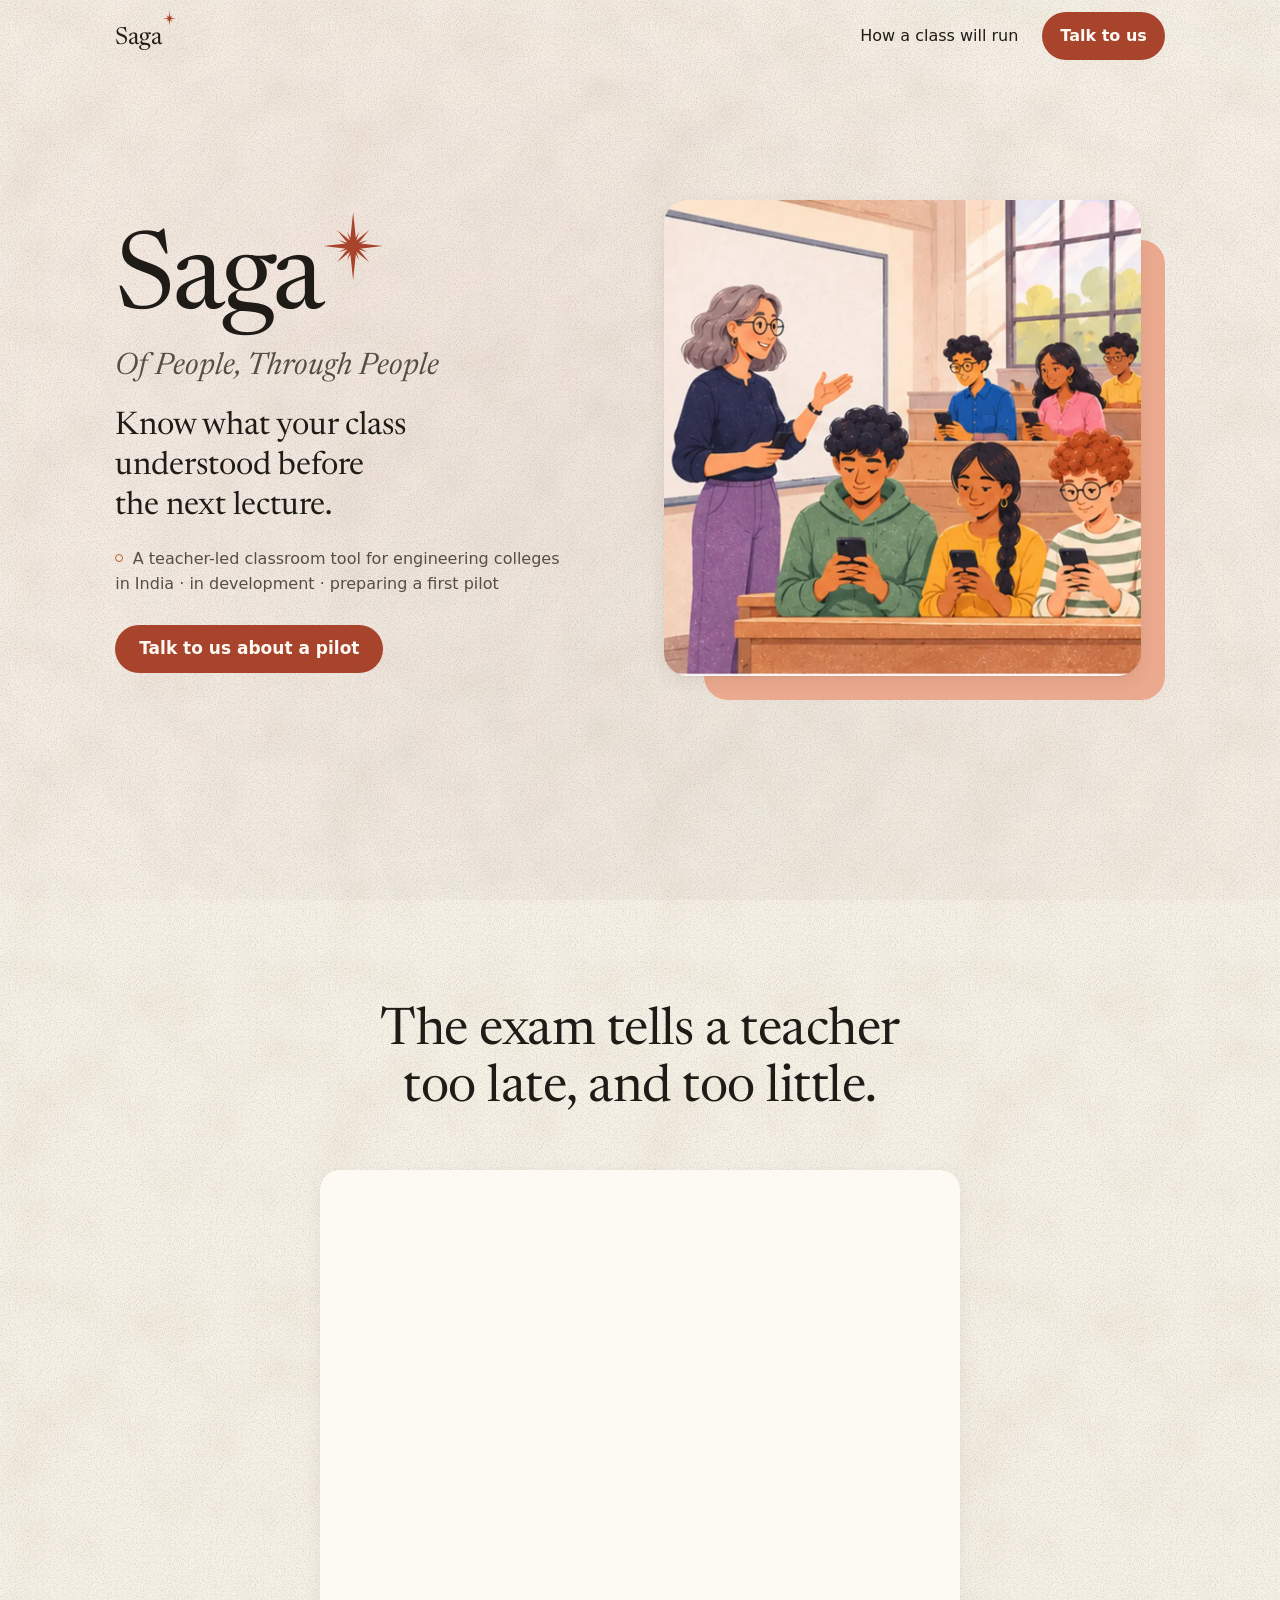
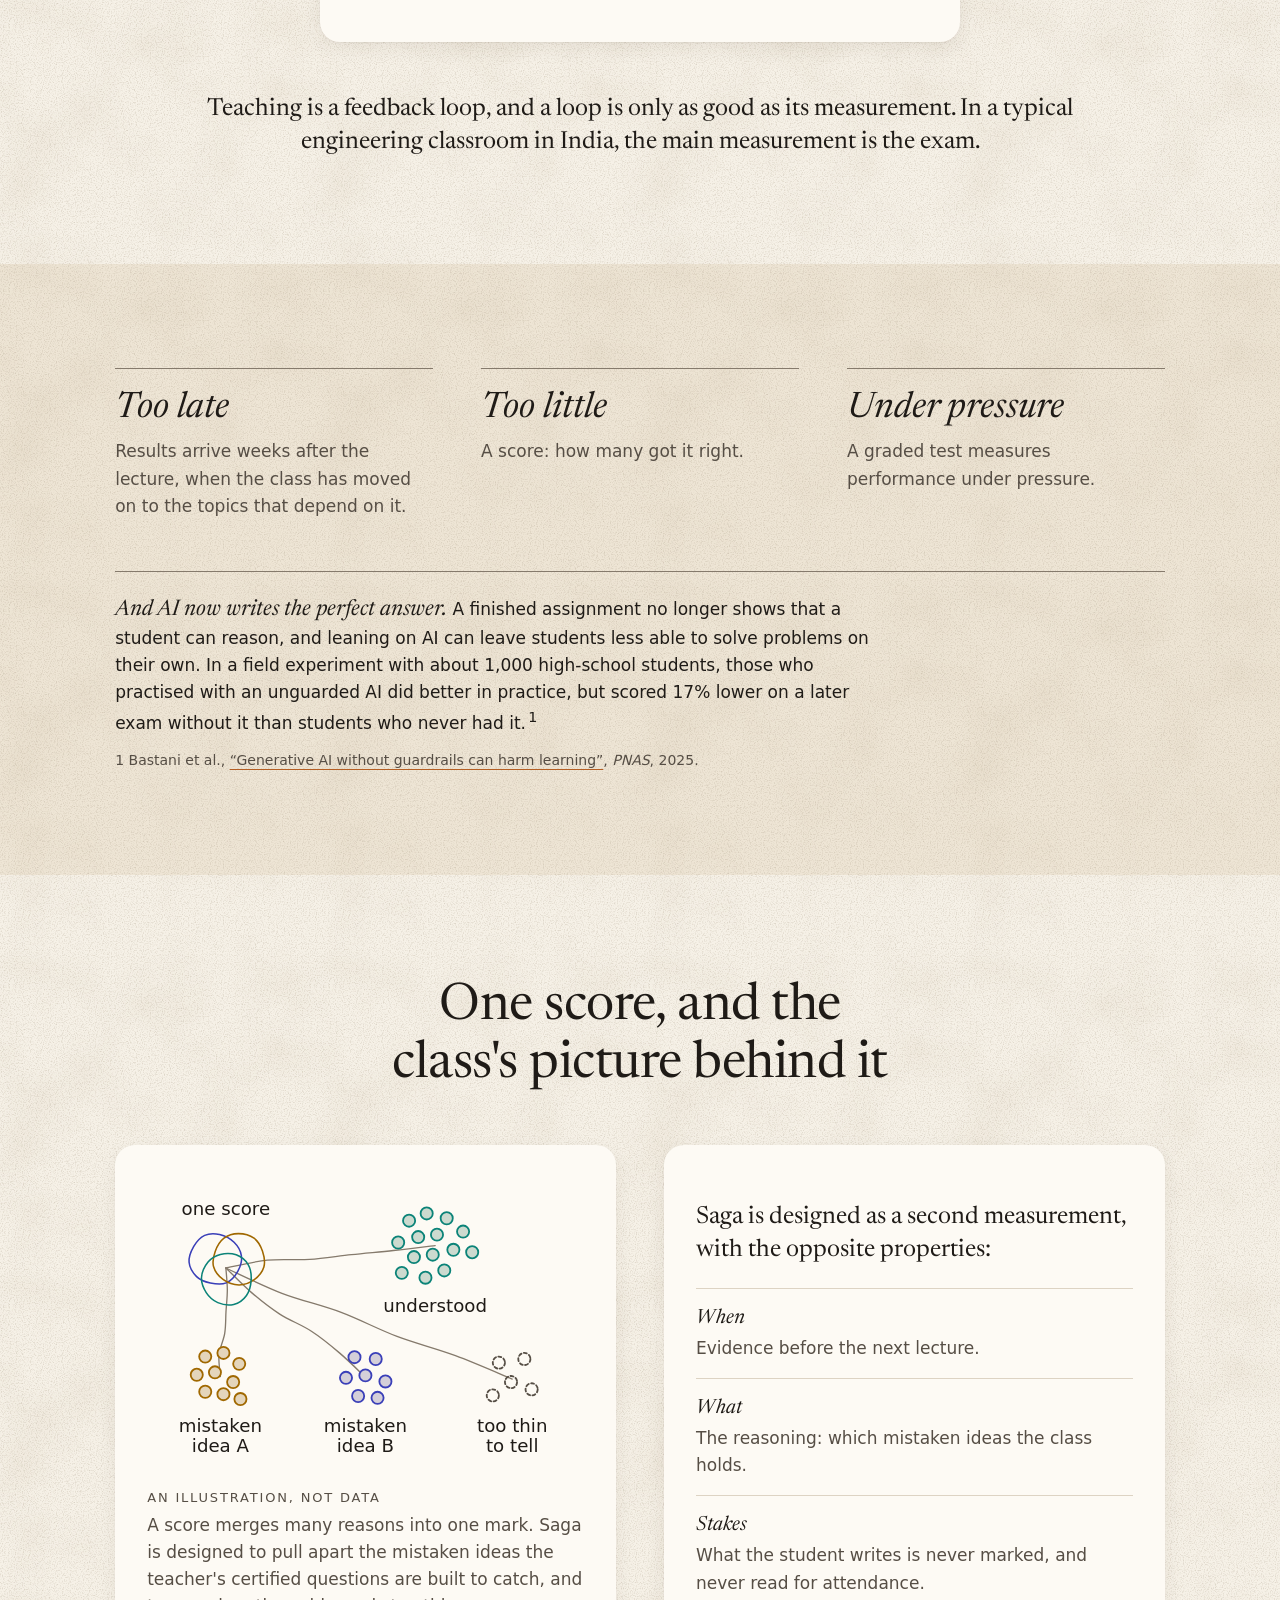
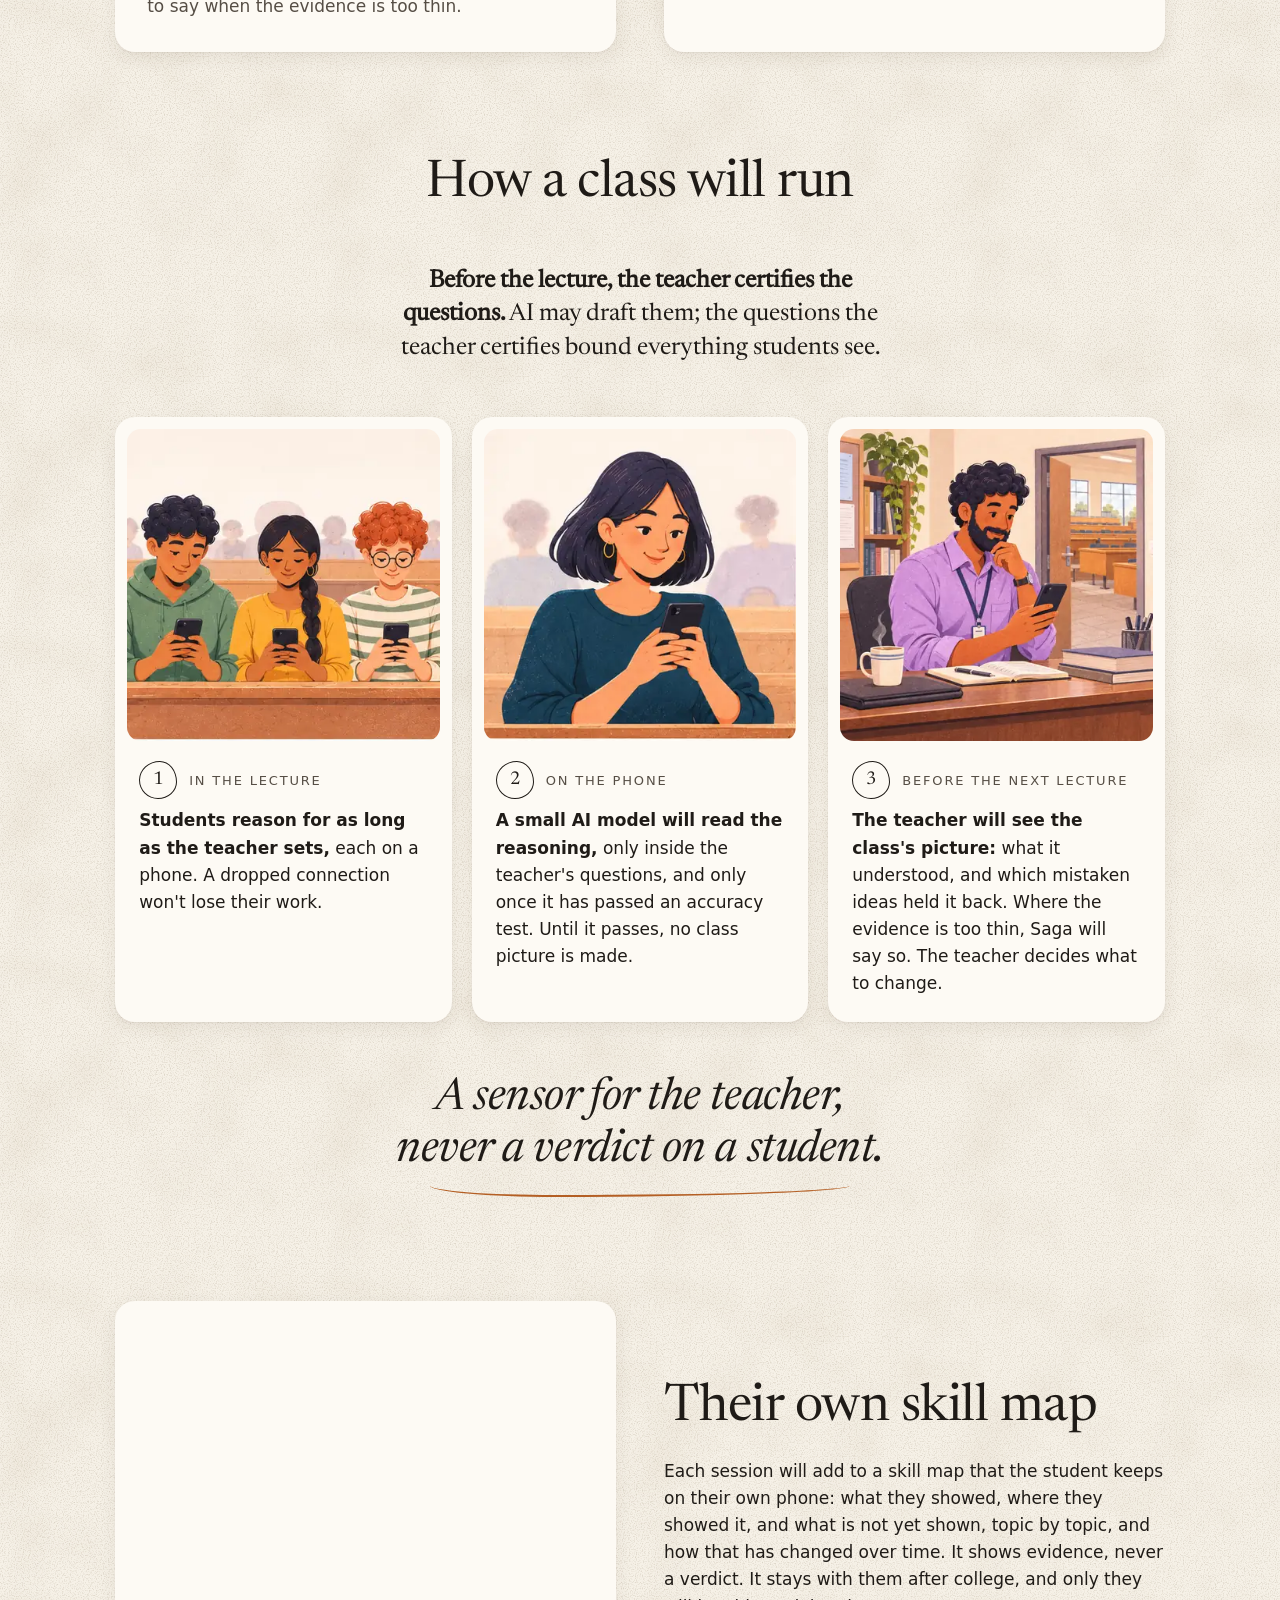
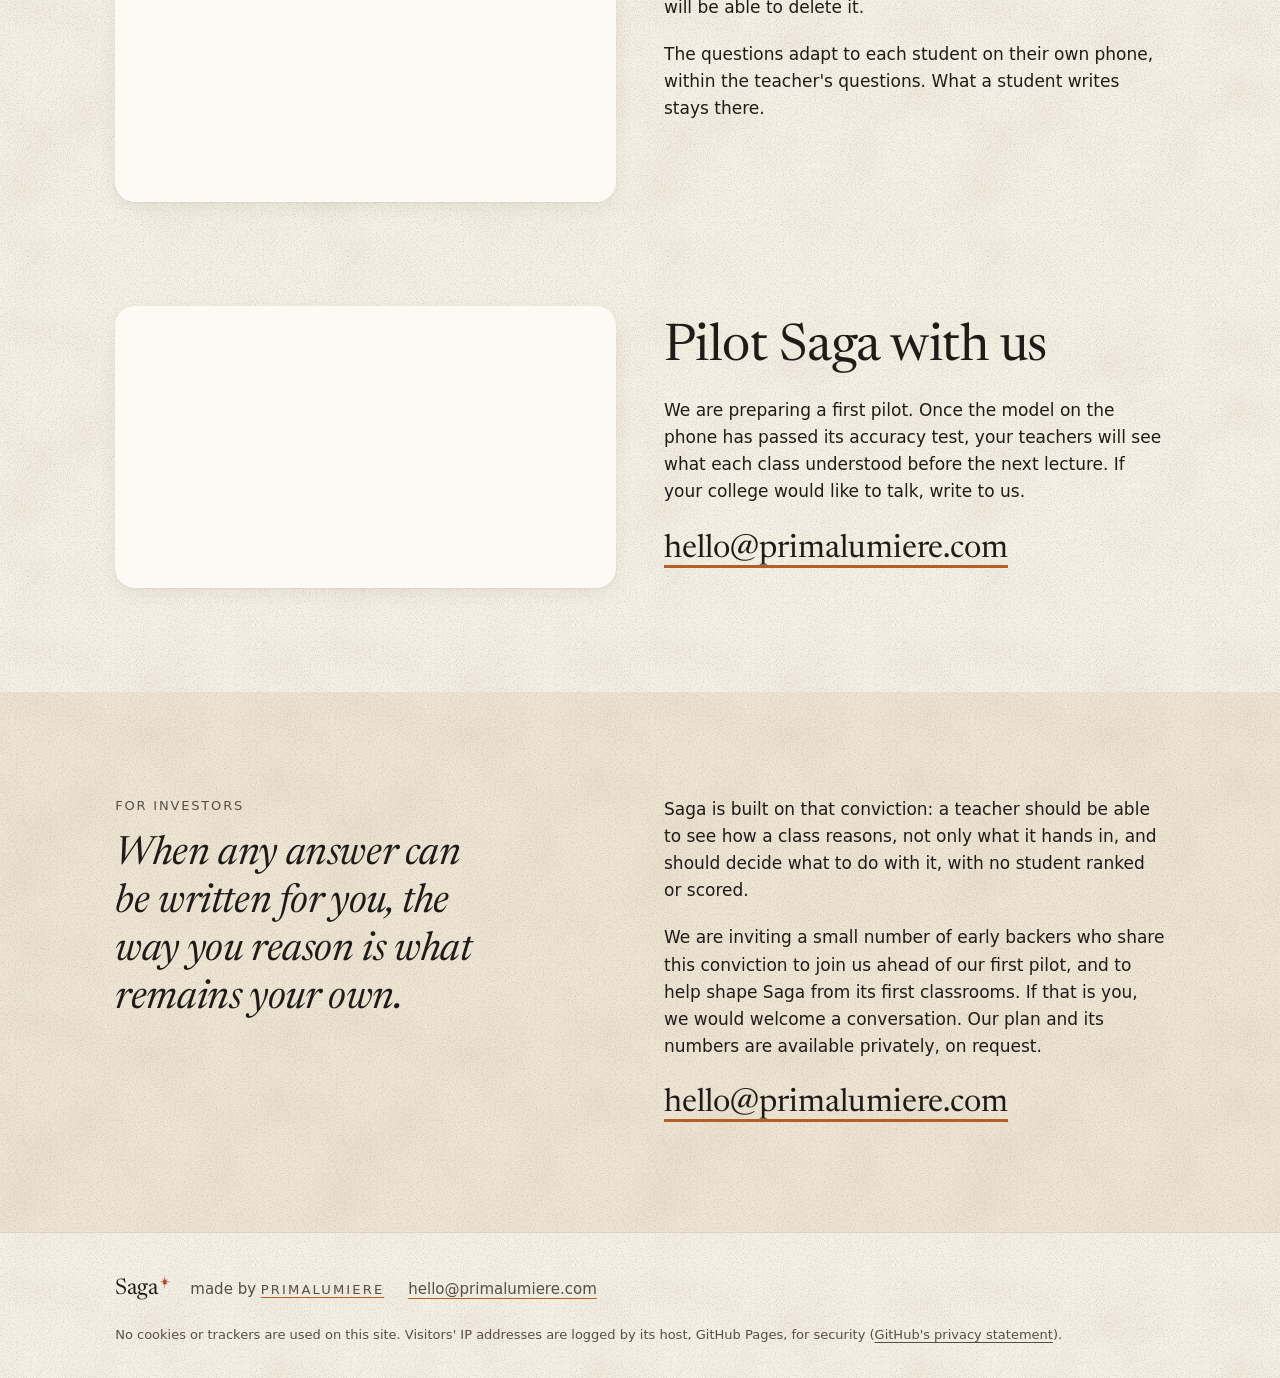
==== commit f6e5d4ca: "site: the star twinkles in place; no pause on Saga's page; the investors' invitation; even foot; fai" ====
--- a/saga/index.html
+++ b/saga/index.html
@@ -46,7 +46,6 @@
         <img src="img/class-560.jpg" srcset="img/class-560.jpg 560w, img/class-1024.jpg 1024w" sizes="(min-width: 60rem) 36rem, 90vw" width="1024" height="1024" fetchpriority="high" alt="A teacher at a whiteboard in a lecture hall; the students on the benches, each writing on a phone.">
       </picture>
     </figure>
-    <label class="pause"><input type="checkbox" id="still"><span class="sr">Pause the moving background</span></label>
   </section>
 
   <section id="problem" aria-labelledby="problem-h">
@@ -184,7 +183,7 @@
       </div>
       <div class="body">
         <p>Saga is built on that conviction: a teacher should be able to see how a class reasons, not only what it hands in, and should decide what to do with it, with no student ranked or scored.</p>
-        <p>We are looking for a few early backers who share it, and who are content to begin before there is a product to show. If that is you, write to us. We will share our plan and its numbers privately.</p>
+        <p>We are inviting a small number of early backers who share this conviction to join us ahead of our first pilot, and to help shape Saga from its first classrooms. If that is you, we would welcome a conversation. Our plan and its numbers are available privately, on request.</p>
         <p class="contact"><a href="mailto:hello@primalumiere.com">hello@primalumiere.com</a></p>
       </div>
     </div>
--- a/saga/saga.css
+++ b/saga/saga.css
@@ -43,14 +43,6 @@
 .live span:nth-child(2) { --w: rgb(235 156 191 / 0.06); right: -10vmax; top: 18vmax; --dx: -12vmax; --dy: 10vmax; }
 .live span:nth-child(3) { --w: rgb(195 156 227 / 0.06); left: 6vmax; bottom: -4vmax; --dx: 10vmax; --dy: -12vmax; }
 .live span:nth-child(4) { --w: rgb(169 196 125 / 0.06); right: 4vmax; bottom: -14vmax; --dx: -14vmax; --dy: -8vmax; }
-/* Its pause, at the cover's lower right. */
-.pause { position: absolute; right: max(0.5rem, env(safe-area-inset-right)); bottom: 0.5rem; z-index: 2; display: none; }
-.pause input { appearance: none; -webkit-appearance: none; display: block; width: 48px; height: 48px; margin: 0; border-radius: 50%; color: var(--text); opacity: 0.6; cursor: pointer;
-  background: linear-gradient(currentColor, currentColor) 18px 17px / 4px 14px no-repeat, linear-gradient(currentColor, currentColor) 26px 17px / 4px 14px no-repeat; }
-.pause input:checked { background: linear-gradient(to top right, currentColor 50%, transparent 50%) 19px 16px / 12px 8px no-repeat,
-  linear-gradient(to bottom right, currentColor 50%, transparent 50%) 19px 24px / 12px 8px no-repeat; }
-.pause input:hover, .pause input:focus-visible { opacity: 1; }
-.pause input:focus-visible { outline: 2px solid var(--text); outline-offset: -2px; }
 
 /* Buttons: one filled shape for the one action, talking to us. */
 .button { display: inline-flex; align-items: center; min-height: 48px; padding: 0 1.5rem; border-radius: 24px; background: var(--act); color: var(--sheet); font-weight: 600; text-decoration: none; }
@@ -157,8 +149,9 @@
 
 /* The foot: one line, and the host's note last, small and quiet. */
 .foot { padding: 2rem max(var(--gutter), calc(50% - 36rem + var(--gutter))); border-top: 1px solid var(--line); }
-.foot-line { display: flex; flex-wrap: wrap; align-items: center; gap: 0.25rem 1.5rem; max-width: none; color: var(--muted); font-size: 0.9375rem; }
-.foot-line .logo { font: 400 1.375rem/1 var(--font-display); color: var(--text); text-decoration: none; }
+.foot-line { display: flex; flex-wrap: wrap; align-items: baseline; gap: 0.25rem 1.5rem; max-width: none; color: var(--muted); font-size: 0.9375rem; }
+/* The star's thin side rays fade before its box ends, so the space after it is pulled in to match the other gaps (measured). */
+.foot-line .logo { margin-right: -0.25em; font: 400 1.375rem/1 var(--font-display); color: var(--text); text-decoration: none; }
 .foot-line > a:not(.logo) { display: inline-flex; align-items: center; min-height: 48px; overflow-wrap: anywhere; }
 /* The maker's name in capitals, spaced as the company page draws it. */
 .maker { letter-spacing: 0.16em; font-size: 0.875em; }
@@ -173,19 +166,13 @@
   .tile, .steps li, .frame img, .sheet { border: 1px solid CanvasText; }
   .live, .frame::before { display: none; }
 }
-@media print { *, *::before, *::after { animation: none !important; } .live, .pause { display: none; } }
+@media print { *, *::before, *::after { animation: none !important; } .live { display: none; } }
 
 /* ---- Motion: opacity and transform only; nothing loops. ---- */
 @media (prefers-reduced-motion: no-preference) {
-  /* The background breathes for two minutes, then rests; only where the pause can work (:has). */
-  @supports selector(:has(*)) {
-    .pause { display: block; }
-    .live span { animation: drift 20s ease-in-out 6 alternate both; will-change: transform, opacity; }
-    .live span:nth-child(2) { animation-duration: 30s; animation-iteration-count: 4; }
-    .live span:nth-child(3) { animation-duration: 24s; animation-iteration-count: 5; }
-    .live span:nth-child(4) { animation-duration: 40s; animation-iteration-count: 3; }
-    :root:has(#still:checked) .live span { animation-play-state: paused; }
-  }
+  /* The background drifts once as the page opens, for 5 s, then rests: with no pause on the page (the founder, 12 Nov),
+     motion must end within 5 s (WCAG 2.2.2). */
+  .live span { animation: drift 5s ease-in-out both; }
   /* The arrival, once: the lecture hall rises; the words are there from the first frame. */
   .frame { animation: rise 0.7s 0.2s var(--arrive) both; }
 }
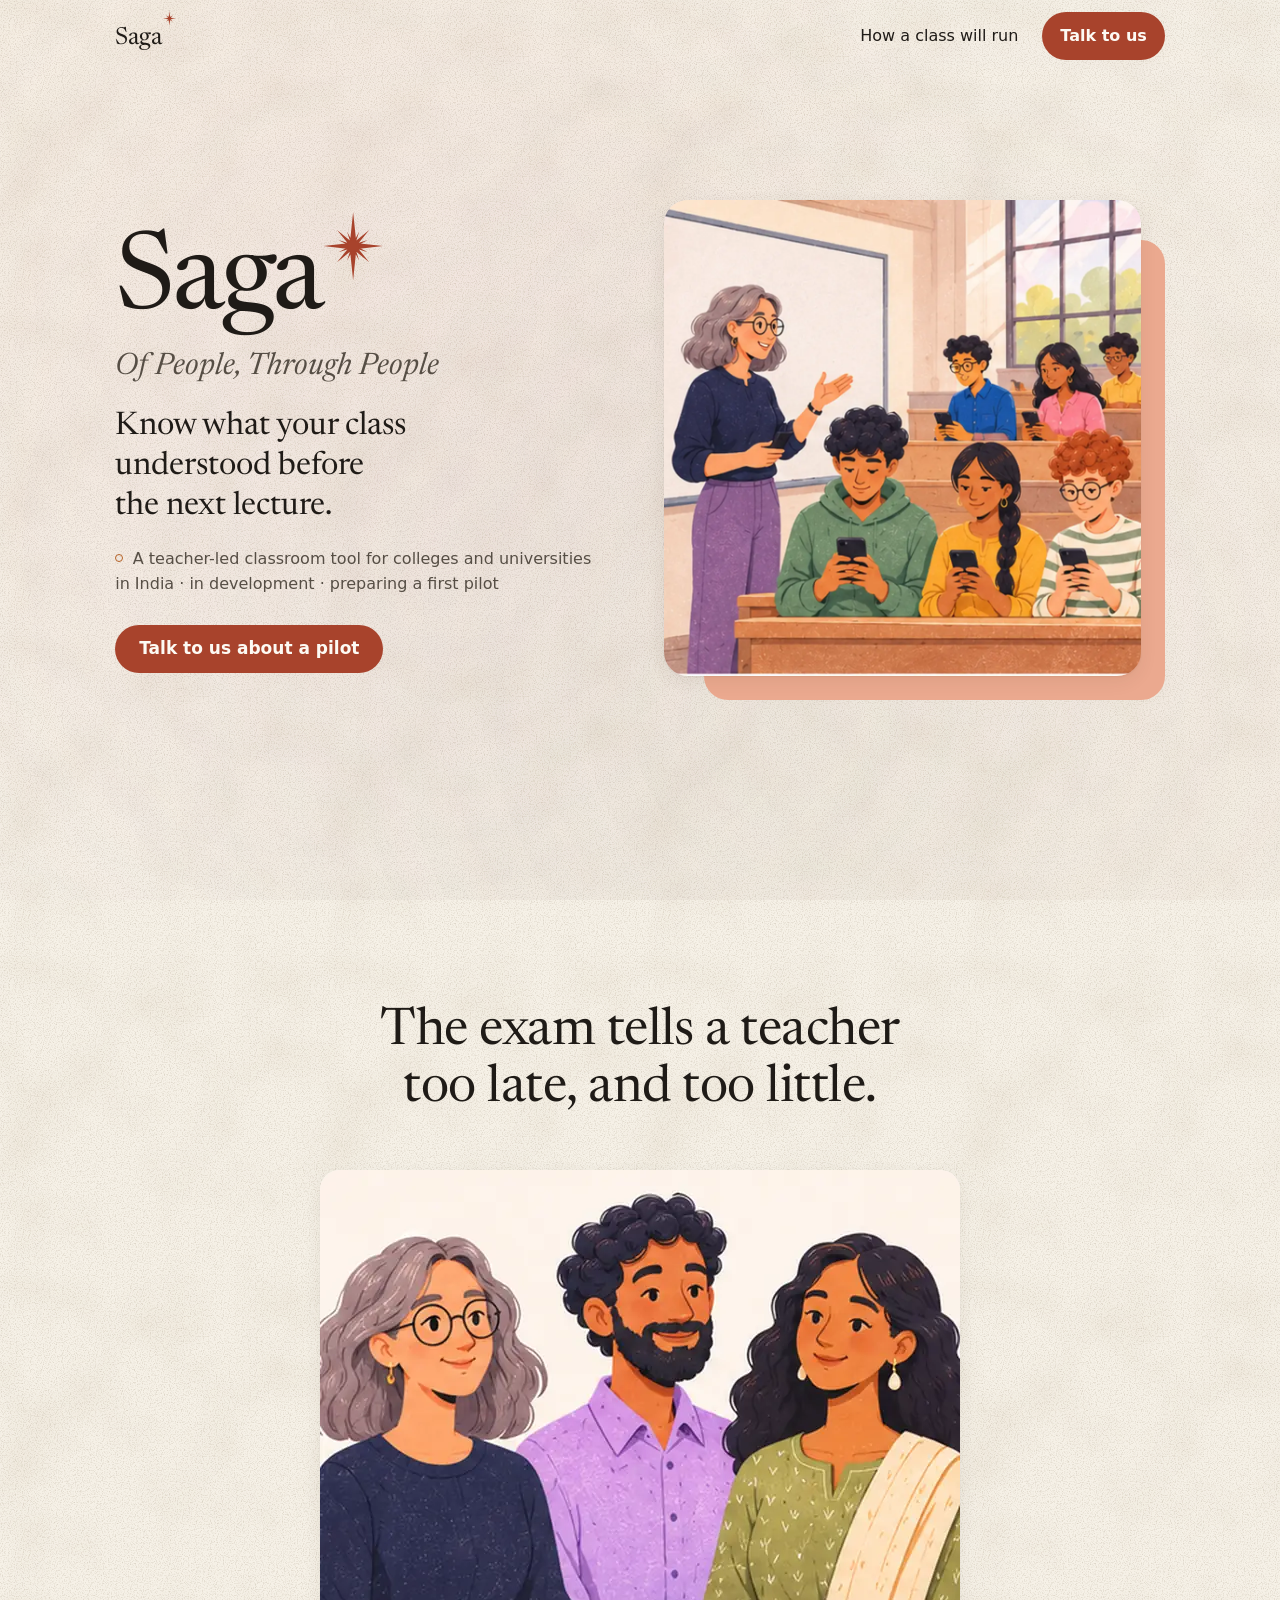
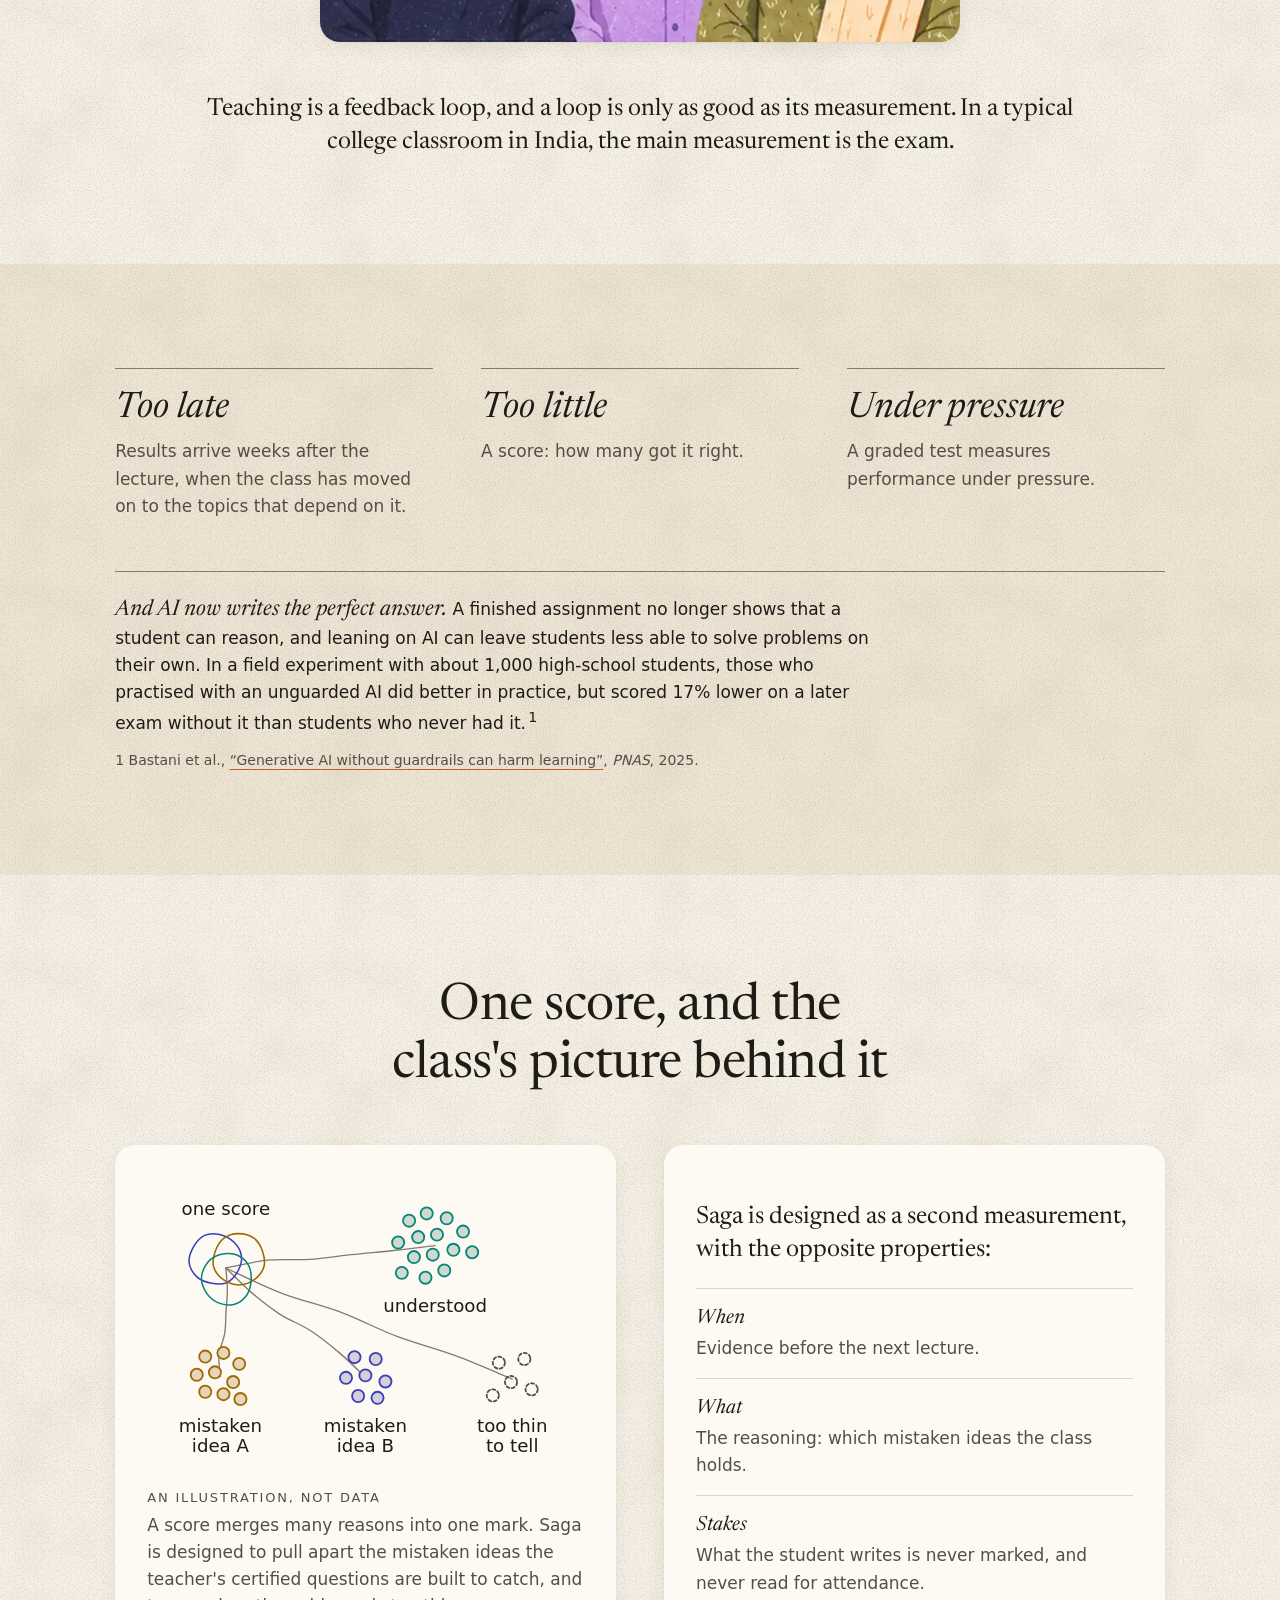
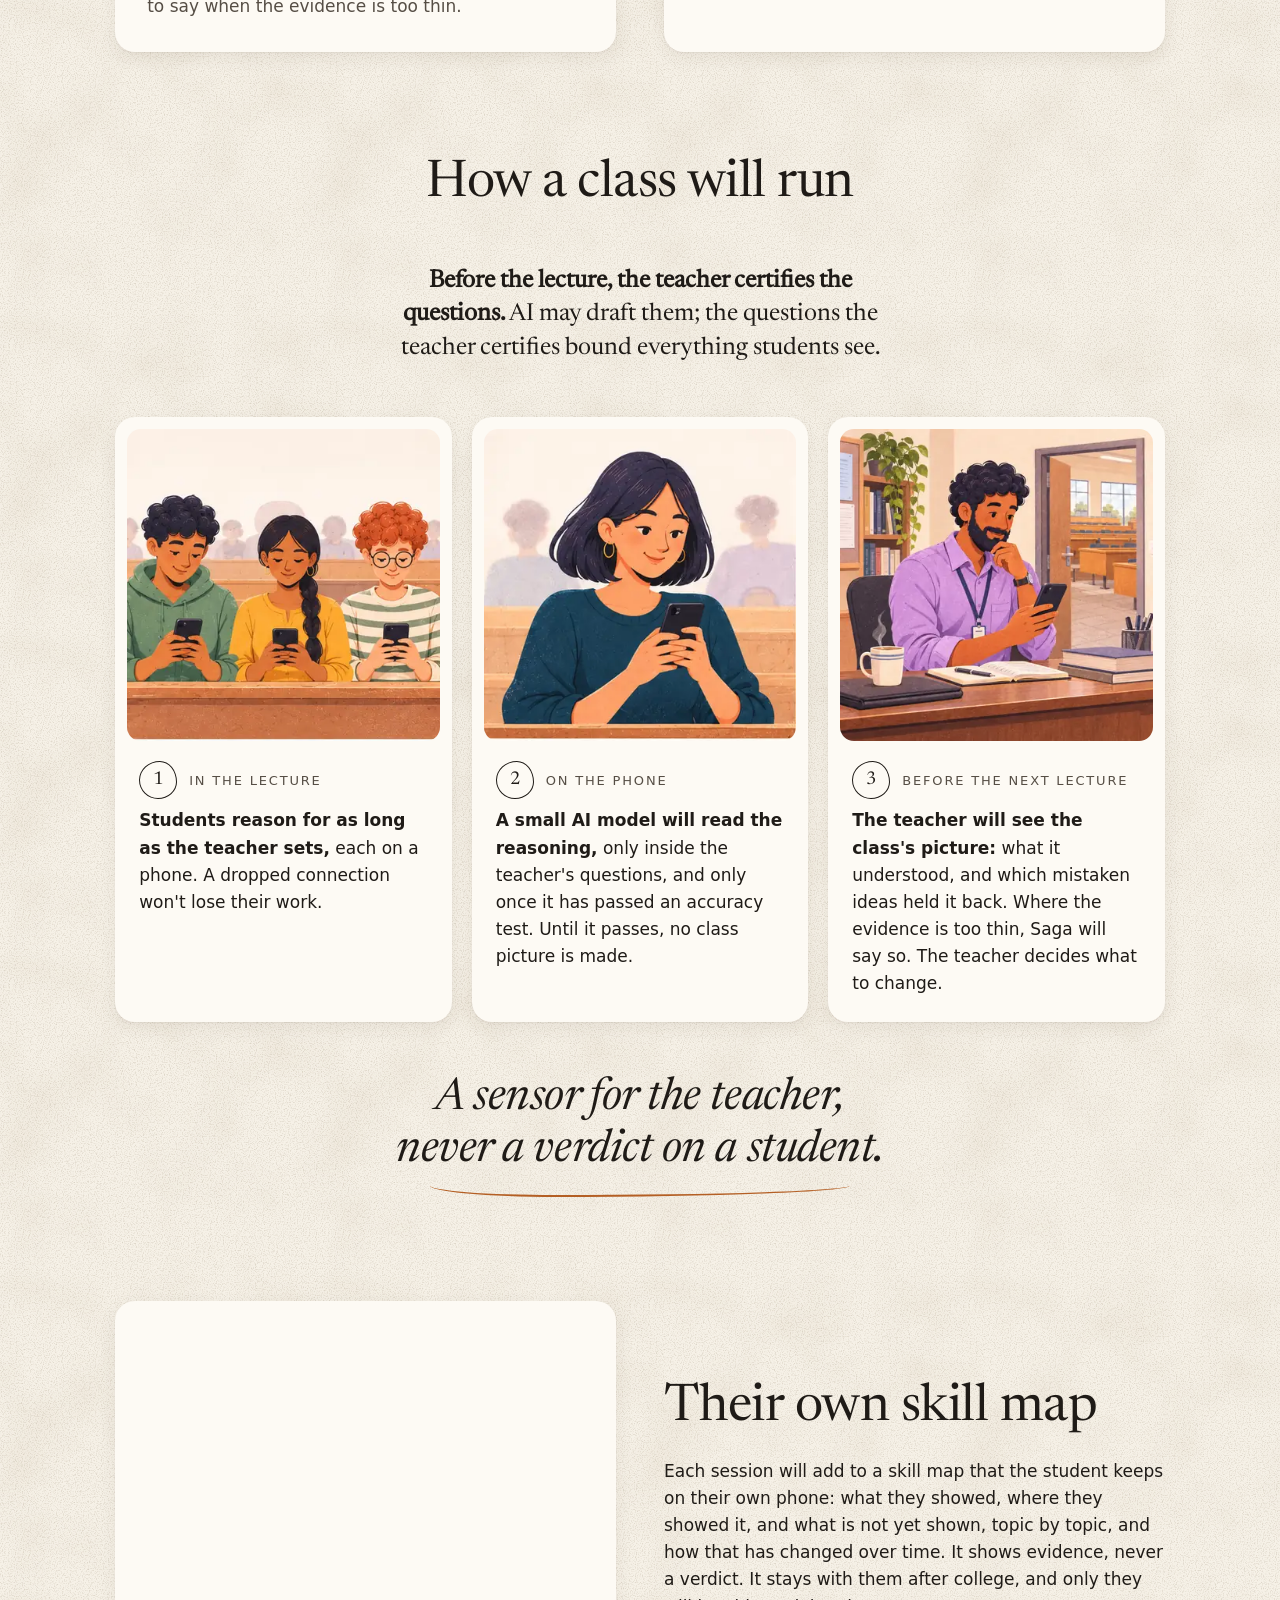
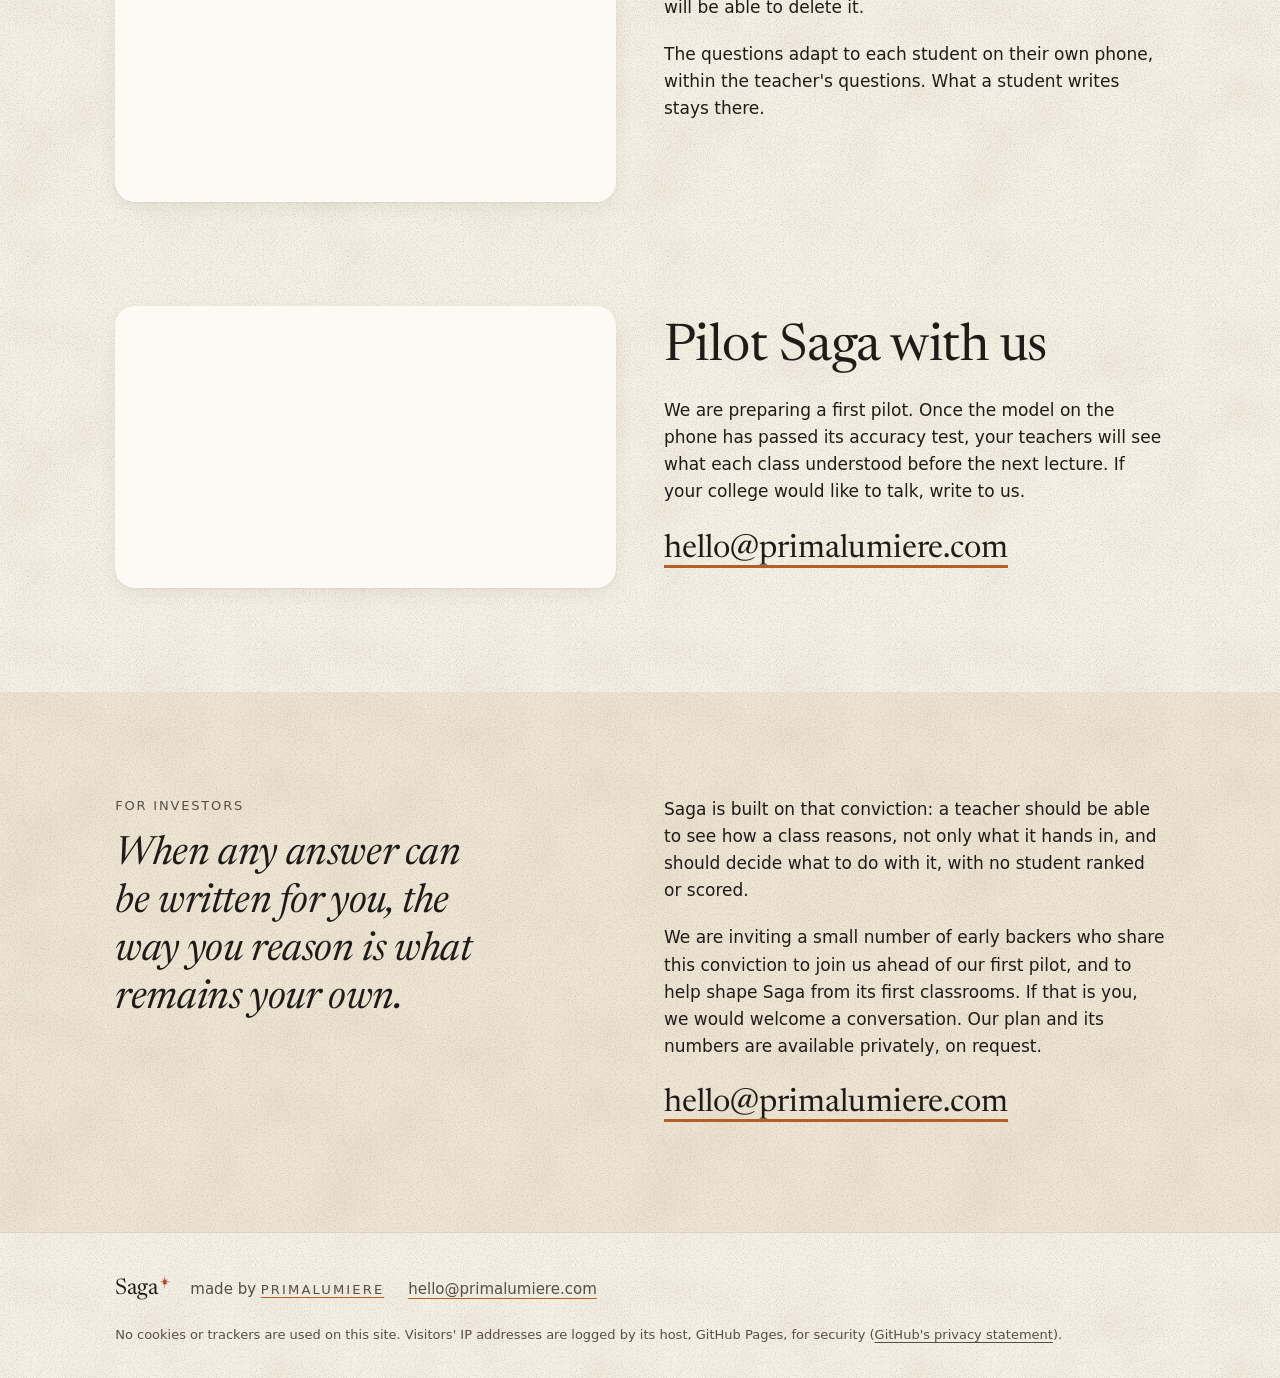
==== commit a468d6b9: "site: colleges and universities; llms.txt; smooth transition; the planet turns visibly on phones" ====
--- a/saga/index.html
+++ b/saga/index.html
@@ -8,7 +8,7 @@
 <meta http-equiv="Content-Security-Policy" content="default-src 'none'; style-src 'self'; img-src 'self'; font-src 'self'; base-uri 'none'; form-action 'none'">
 <meta name="referrer" content="no-referrer">
 <meta name="robots" content="noai, noimageai">
-<meta name="description" content="Saga: Of People, Through People, a teacher-led classroom tool for engineering colleges in India, in development: student reasoning in the lecture, for as long as the teacher sets, read on the phone, so the teacher can see the class's picture before the next lecture, with no student ranked or scored.">
+<meta name="description" content="Saga: Of People, Through People, a teacher-led classroom tool for colleges and universities in India, in development: student reasoning in the lecture, for as long as the teacher sets, read on the phone, so the teacher can see the class's picture before the next lecture, with no student ranked or scored.">
 <title>Saga: Of People, Through People</title>
 <link rel="icon" href="favicon.svg" type="image/svg+xml">
 <link rel="preload" href="../fonts/newsreader.woff2" as="font" type="font/woff2" crossorigin>
@@ -37,7 +37,7 @@
     <div class="cover-text">
       <h1 class="promise" id="promise"><span class="p-title logo">Saga<svg class="star" viewBox="0 0 24 24" aria-hidden="true" focusable="false"><use href="#star" width="24" height="24"/></svg><span class="sr">:</span></span> <span class="p-tag">Of People, Through People</span></h1>
       <p class="lede">Know what your class understood before the next lecture.</p>
-      <p class="chip">A teacher-led classroom tool for engineering colleges in India · in development · preparing a first pilot</p>
+      <p class="chip">A teacher-led classroom tool for colleges and universities in India · in development · preparing a first pilot</p>
       <p class="actions"><a class="button" href="#contact">Talk to us about a pilot</a></p>
     </div>
     <figure class="frame">
@@ -55,7 +55,7 @@
         <source type="image/webp" srcset="img/teachers-640.webp 640w, img/teachers-1024.webp 1024w" sizes="(min-width: 48rem) 40rem, 92vw">
         <img src="img/teachers-640.jpg" srcset="img/teachers-640.jpg 640w, img/teachers-1024.jpg 1024w" sizes="(min-width: 48rem) 40rem, 92vw" width="1024" height="756" loading="lazy" decoding="async" alt="Three college teachers.">
       </picture>
-      <p class="lead centre">Teaching is a feedback loop, and a loop is only as good as its measurement. In a typical engineering classroom in India, the main measurement is the exam.</p>
+      <p class="lead centre">Teaching is a feedback loop, and a loop is only as good as its measurement. In a typical college classroom in India, the main measurement is the exam.</p>
     </div>
     <div class="band">
       <ul class="three">
--- a/site.css
+++ b/site.css
@@ -123,9 +123,20 @@
 .lost p { color: var(--muted); }
 .lost a { display: inline-flex; align-items: center; min-height: 48px; }
 
-/* Going to Saga's page, its name travels into that page's title. */
+/* Between the pages (the founder, 12 Nov: "can we have a smooth transition"): the night fades into Saga's paper, then Saga's page
+   rises out of it, while "Saga" travels from under the sun into the page's title; no cut, no flash of black against cream.
+   Browsers without cross-document view transitions (Firefox; older Safari) change pages as before. */
 @view-transition { navigation: auto; }
-::view-transition-group(saga) { animation-duration: 0.4s; animation-timing-function: cubic-bezier(0.4, 0, 0.2, 1); }
+::view-transition { background: #f6f1e7; }
+::view-transition-old(root) { animation: vt-out 0.55s cubic-bezier(0.4, 0, 0.2, 1) both; }
+::view-transition-new(root) { animation: vt-in 0.55s 0.35s cubic-bezier(0.16, 1, 0.3, 1) both; }
+::view-transition-group(saga) { animation-duration: 0.9s; animation-timing-function: cubic-bezier(0.4, 0, 0.2, 1); }
+@keyframes vt-out { to { opacity: 0; } }
+@keyframes vt-in { from { opacity: 0; transform: translateY(10px); } }
+@media (prefers-reduced-motion: reduce) {
+  ::view-transition-old(root), ::view-transition-new(root), ::view-transition-group(saga) { animation-duration: 0.2s; animation-delay: 0s; }
+  ::view-transition-new(root) { animation-name: appear; }
+}
 
 /* Motion every page uses: a fade, and the sun's bloom. */
 @keyframes appear { from { opacity: 0; } }
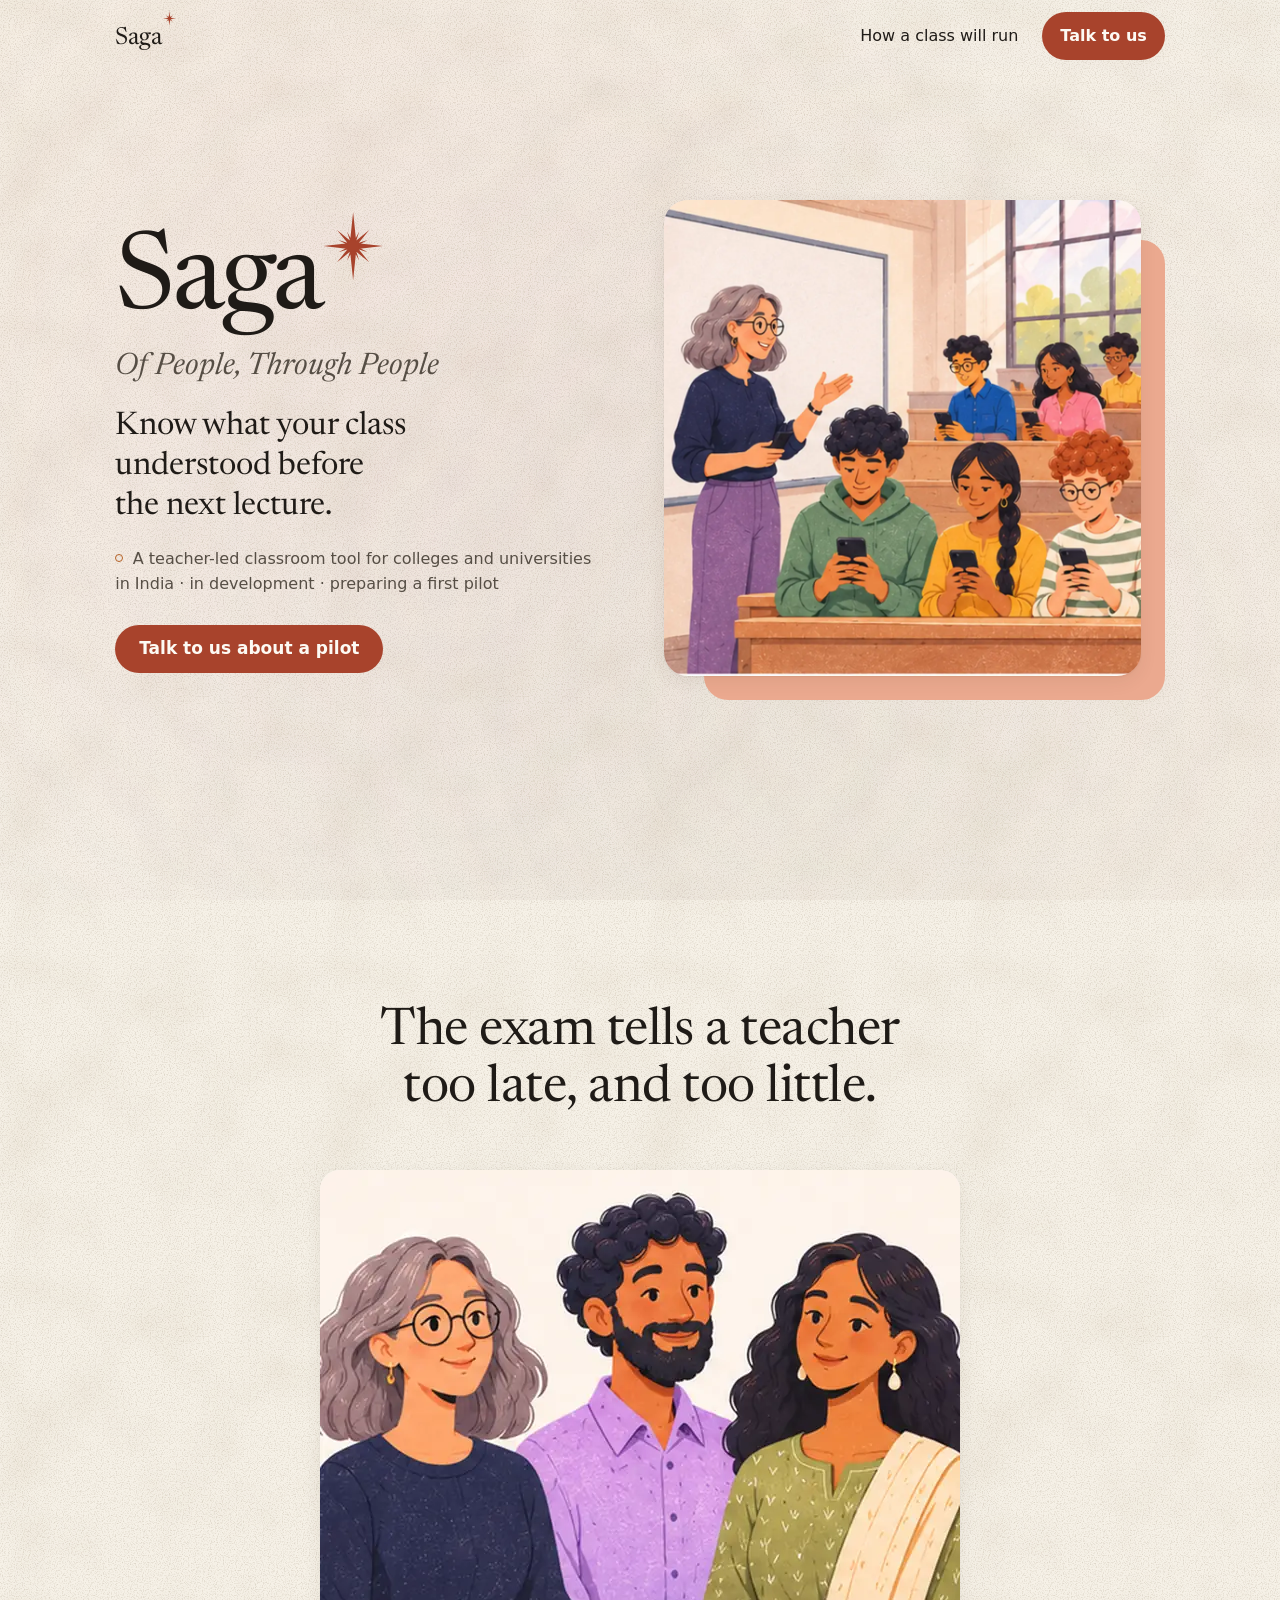
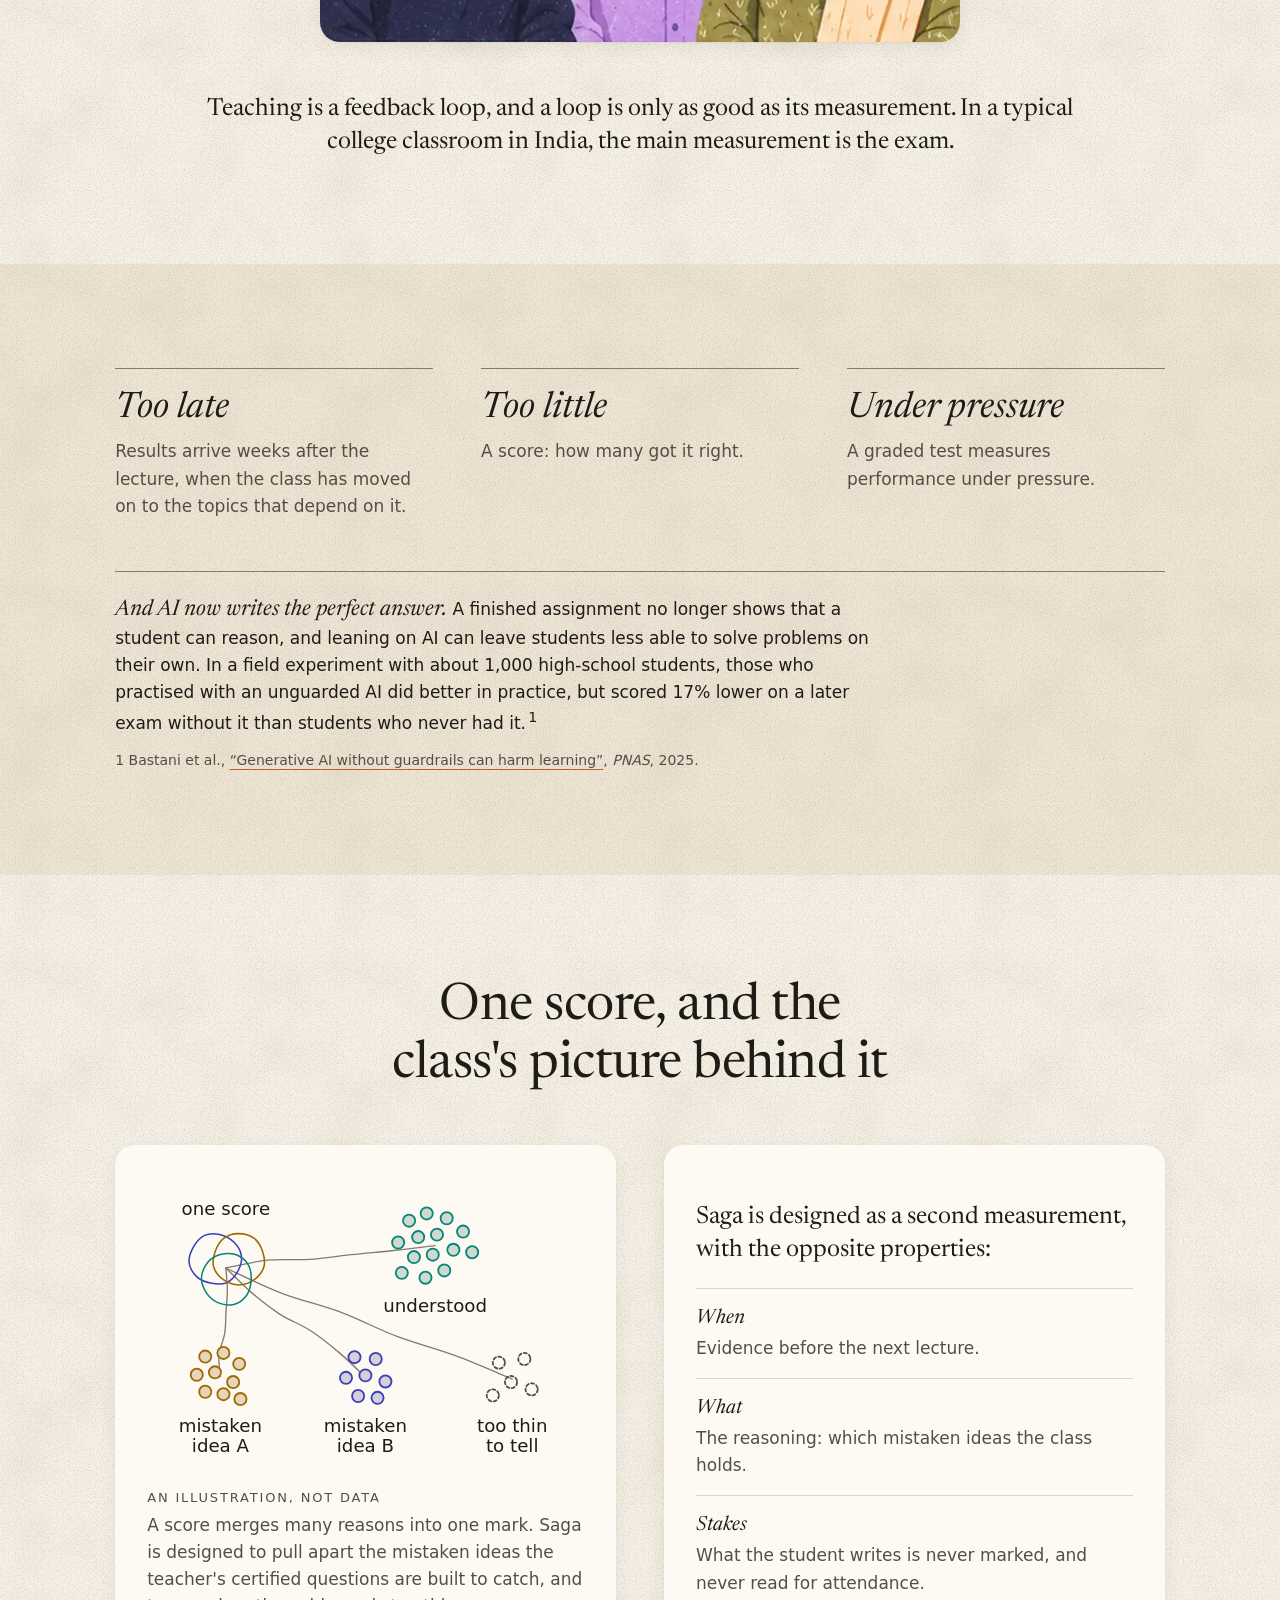
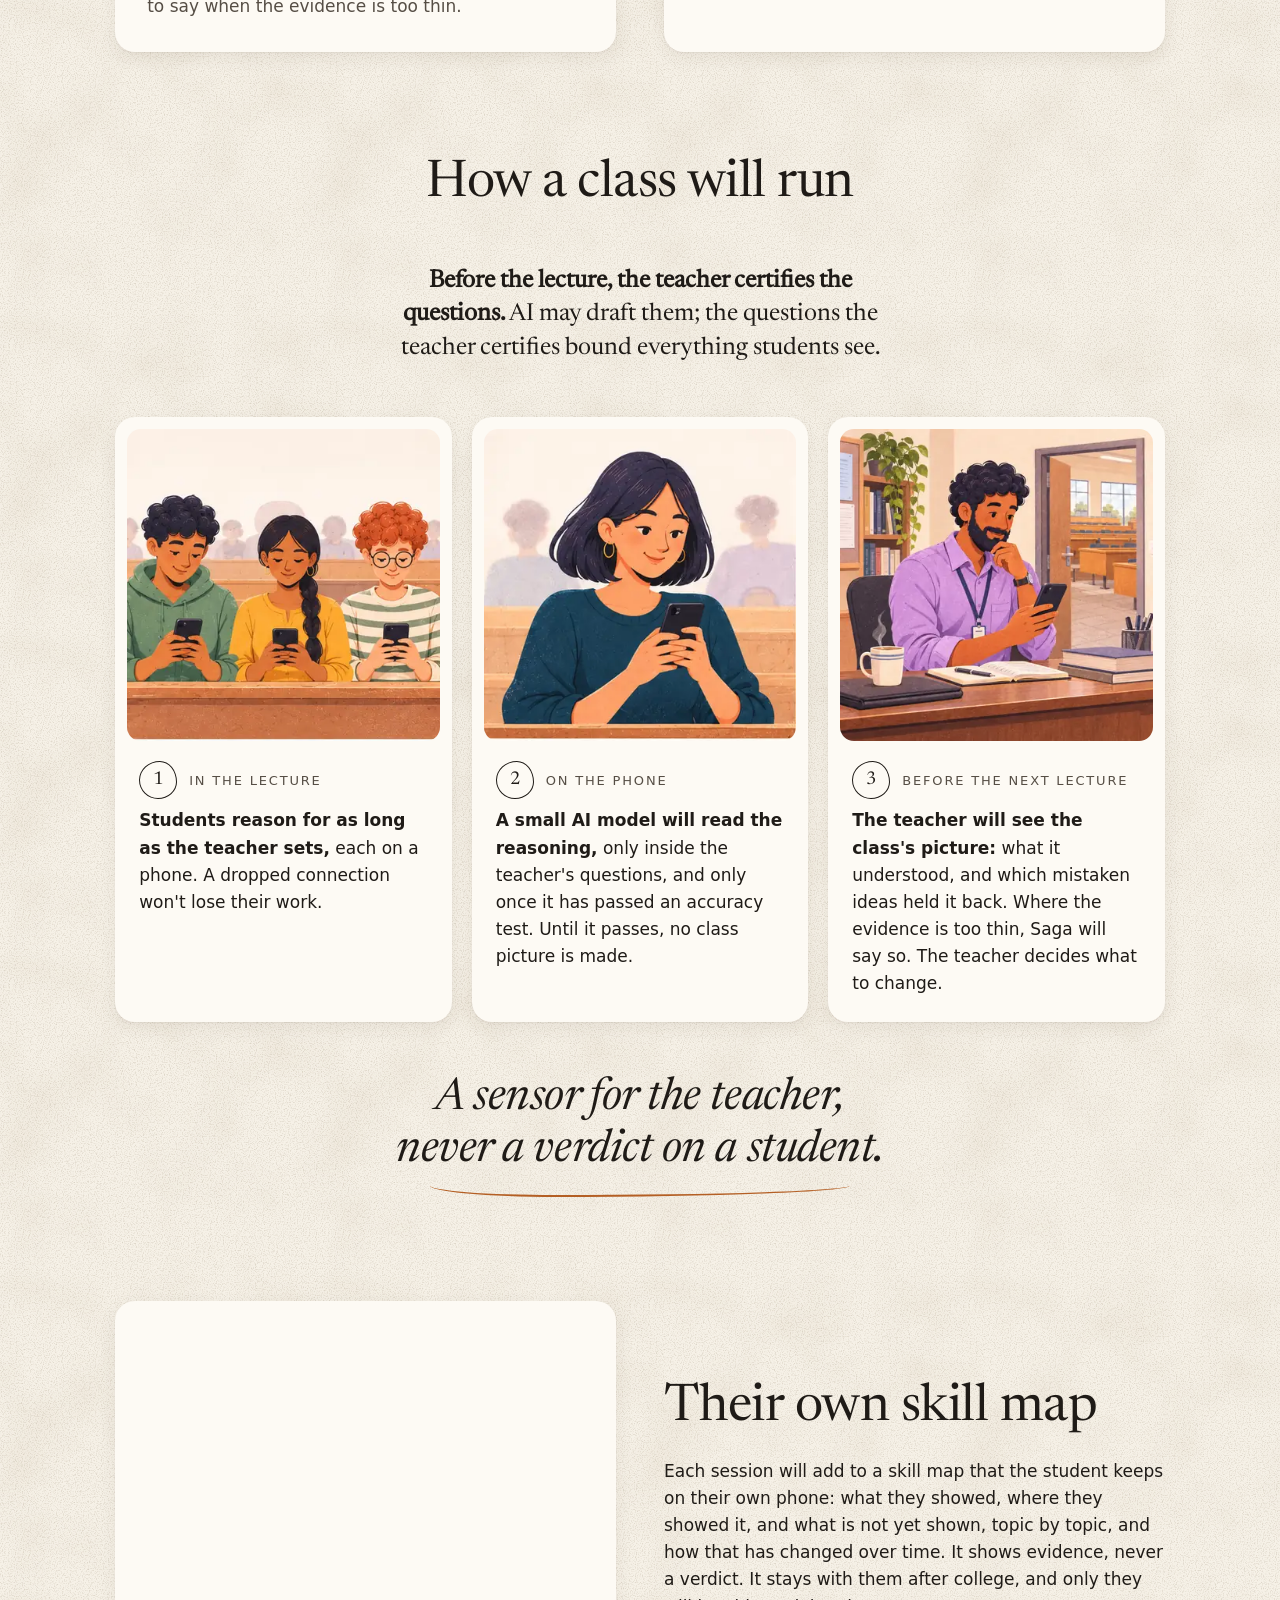
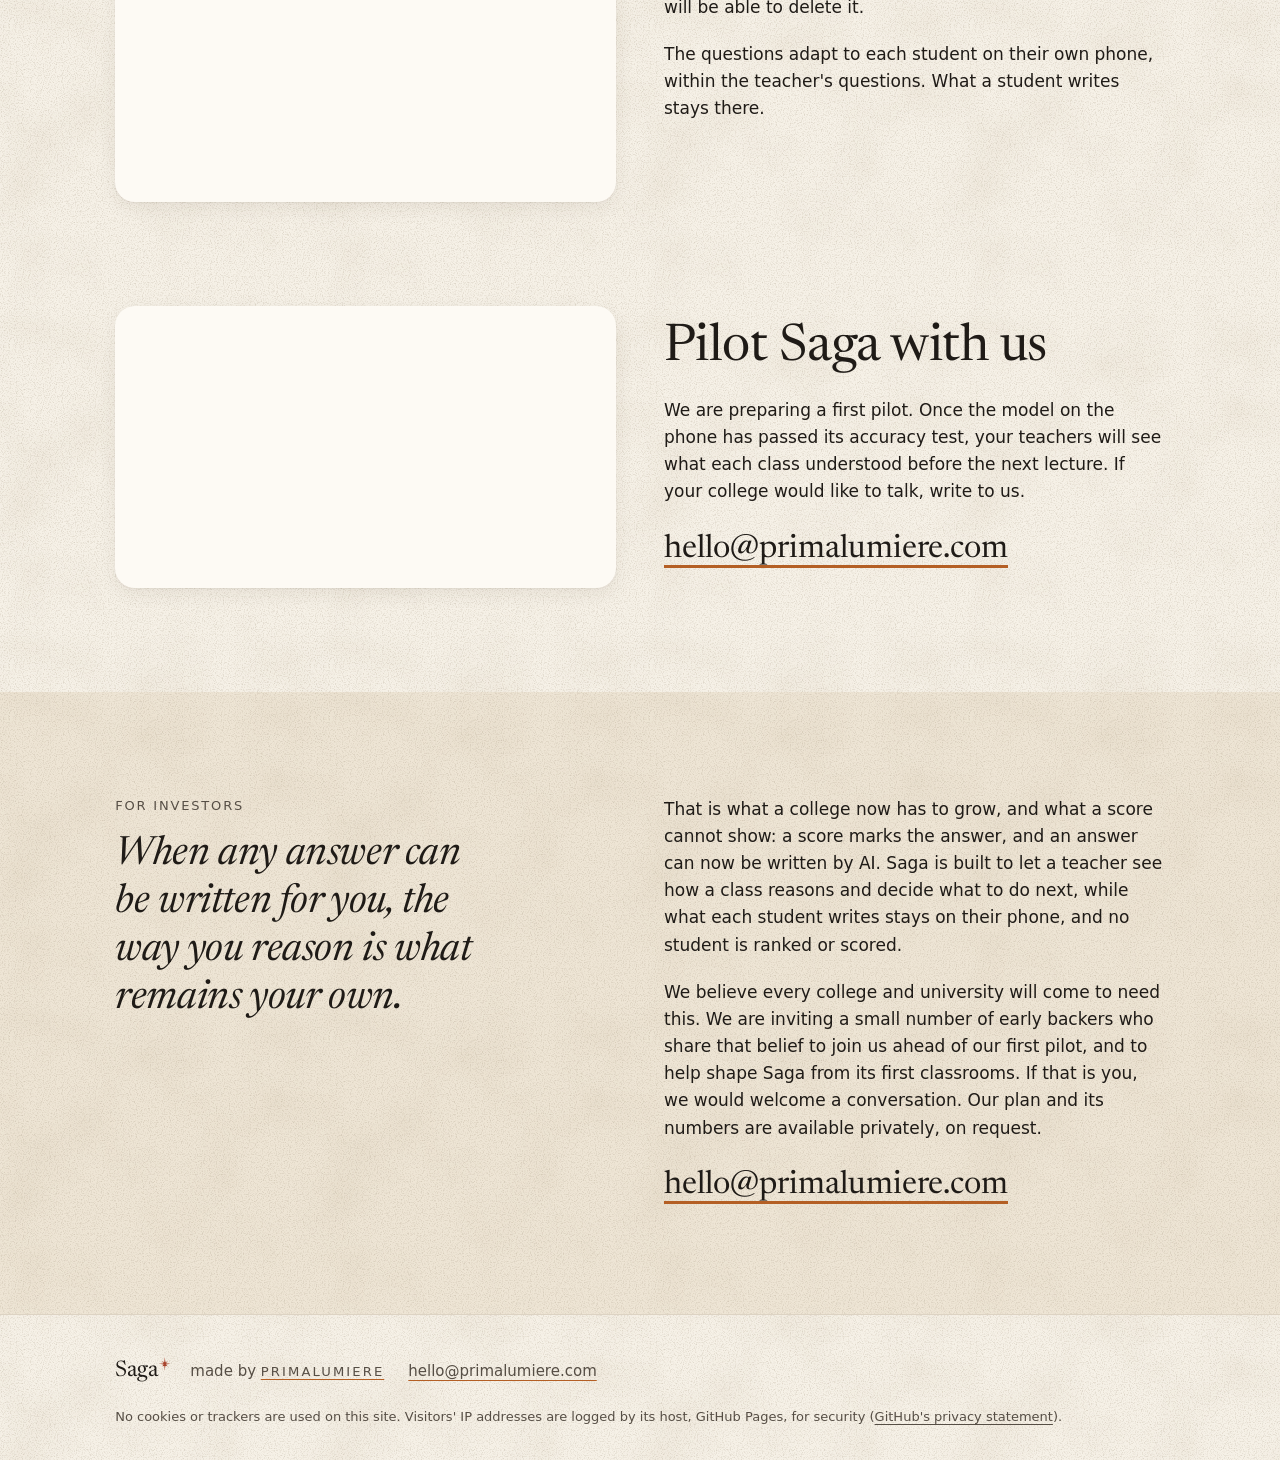
==== commit 283ea1f9: "site: colleges and universities; llms.txt; smooth transition; planet turn on phones; investors' argu" ====
--- a/saga/index.html
+++ b/saga/index.html
@@ -182,8 +182,8 @@
         <h2 id="investors-h">When any answer can be written for you, the way you reason is what remains your own.</h2>
       </div>
       <div class="body">
-        <p>Saga is built on that conviction: a teacher should be able to see how a class reasons, not only what it hands in, and should decide what to do with it, with no student ranked or scored.</p>
-        <p>We are inviting a small number of early backers who share this conviction to join us ahead of our first pilot, and to help shape Saga from its first classrooms. If that is you, we would welcome a conversation. Our plan and its numbers are available privately, on request.</p>
+        <p>That is what a college now has to grow, and what a score cannot show: a score marks the answer, and an answer can now be written by AI. Saga is built to let a teacher see how a class reasons and decide what to do next, while what each student writes stays on their phone, and no student is ranked or scored.</p>
+        <p>We believe every college and university will come to need this. We are inviting a small number of early backers who share that belief to join us ahead of our first pilot, and to help shape Saga from its first classrooms. If that is you, we would welcome a conversation. Our plan and its numbers are available privately, on request.</p>
         <p class="contact"><a href="mailto:hello@primalumiere.com">hello@primalumiere.com</a></p>
       </div>
     </div>
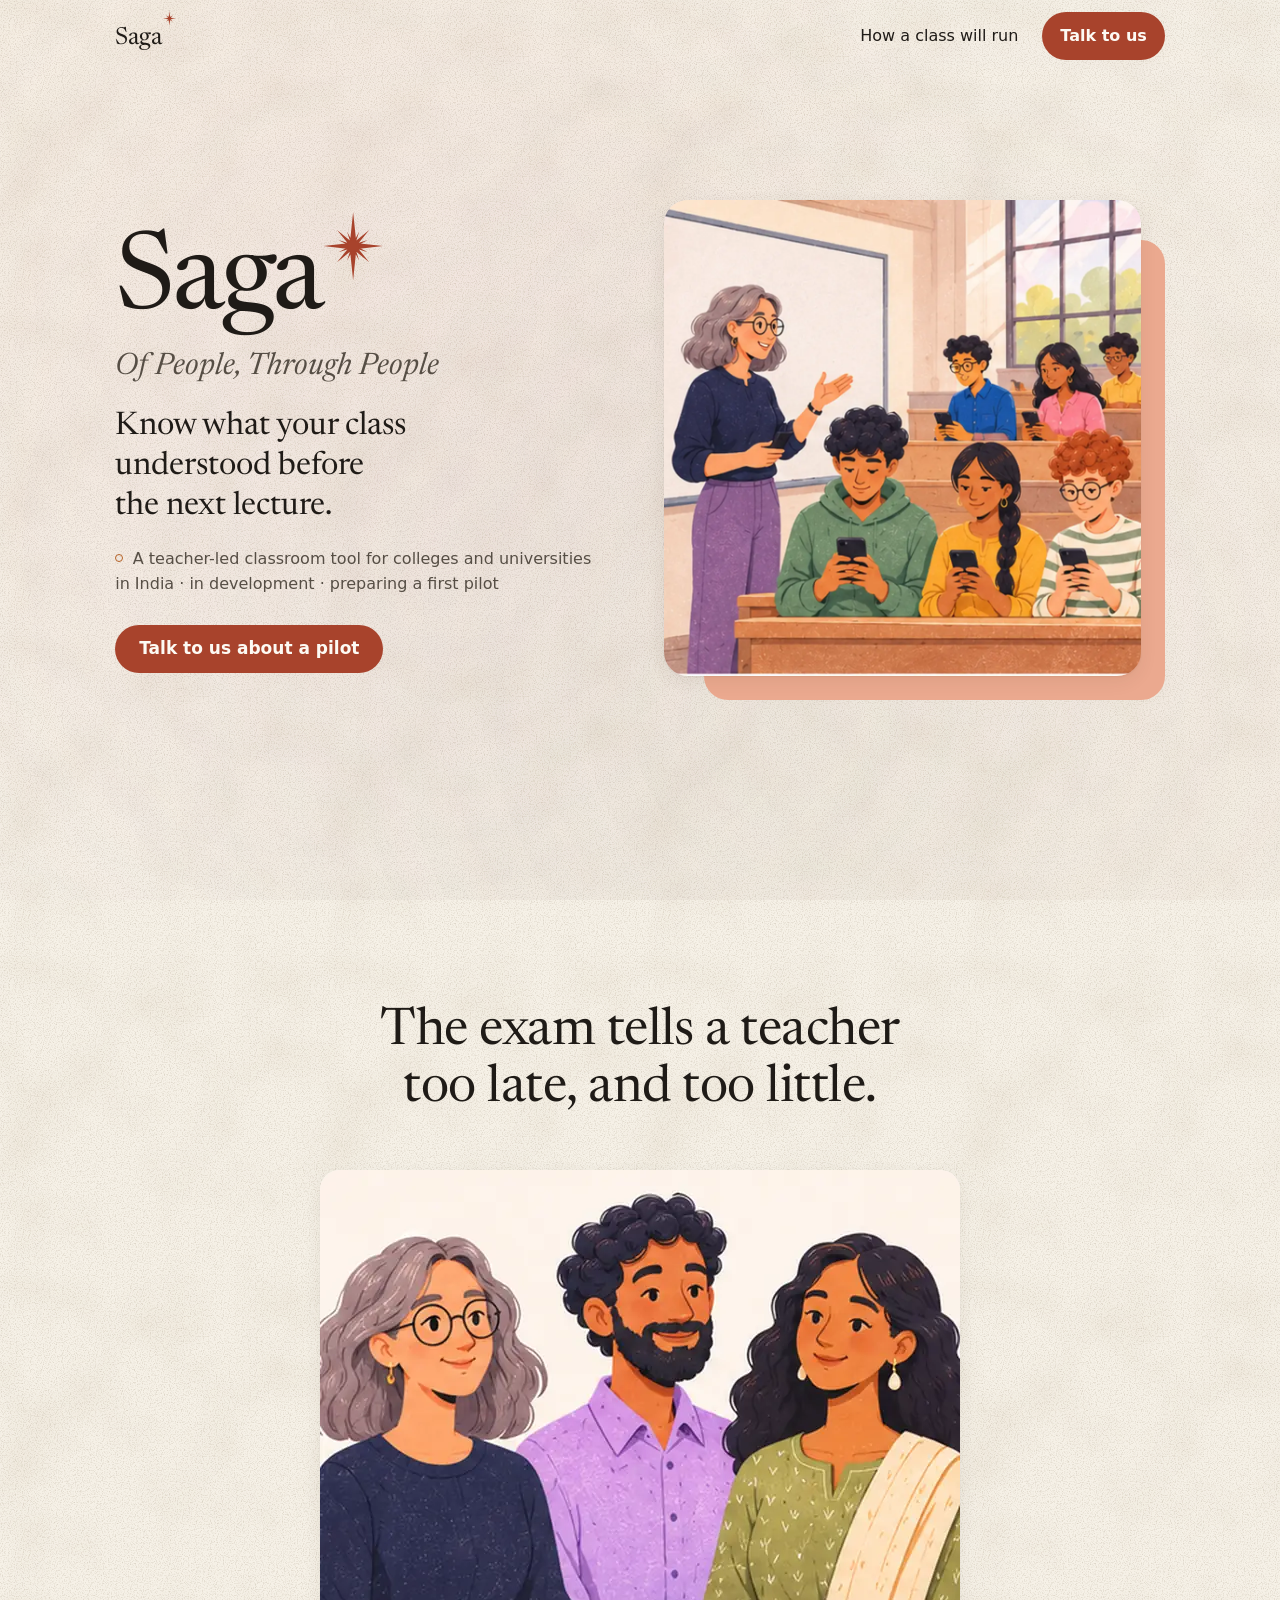
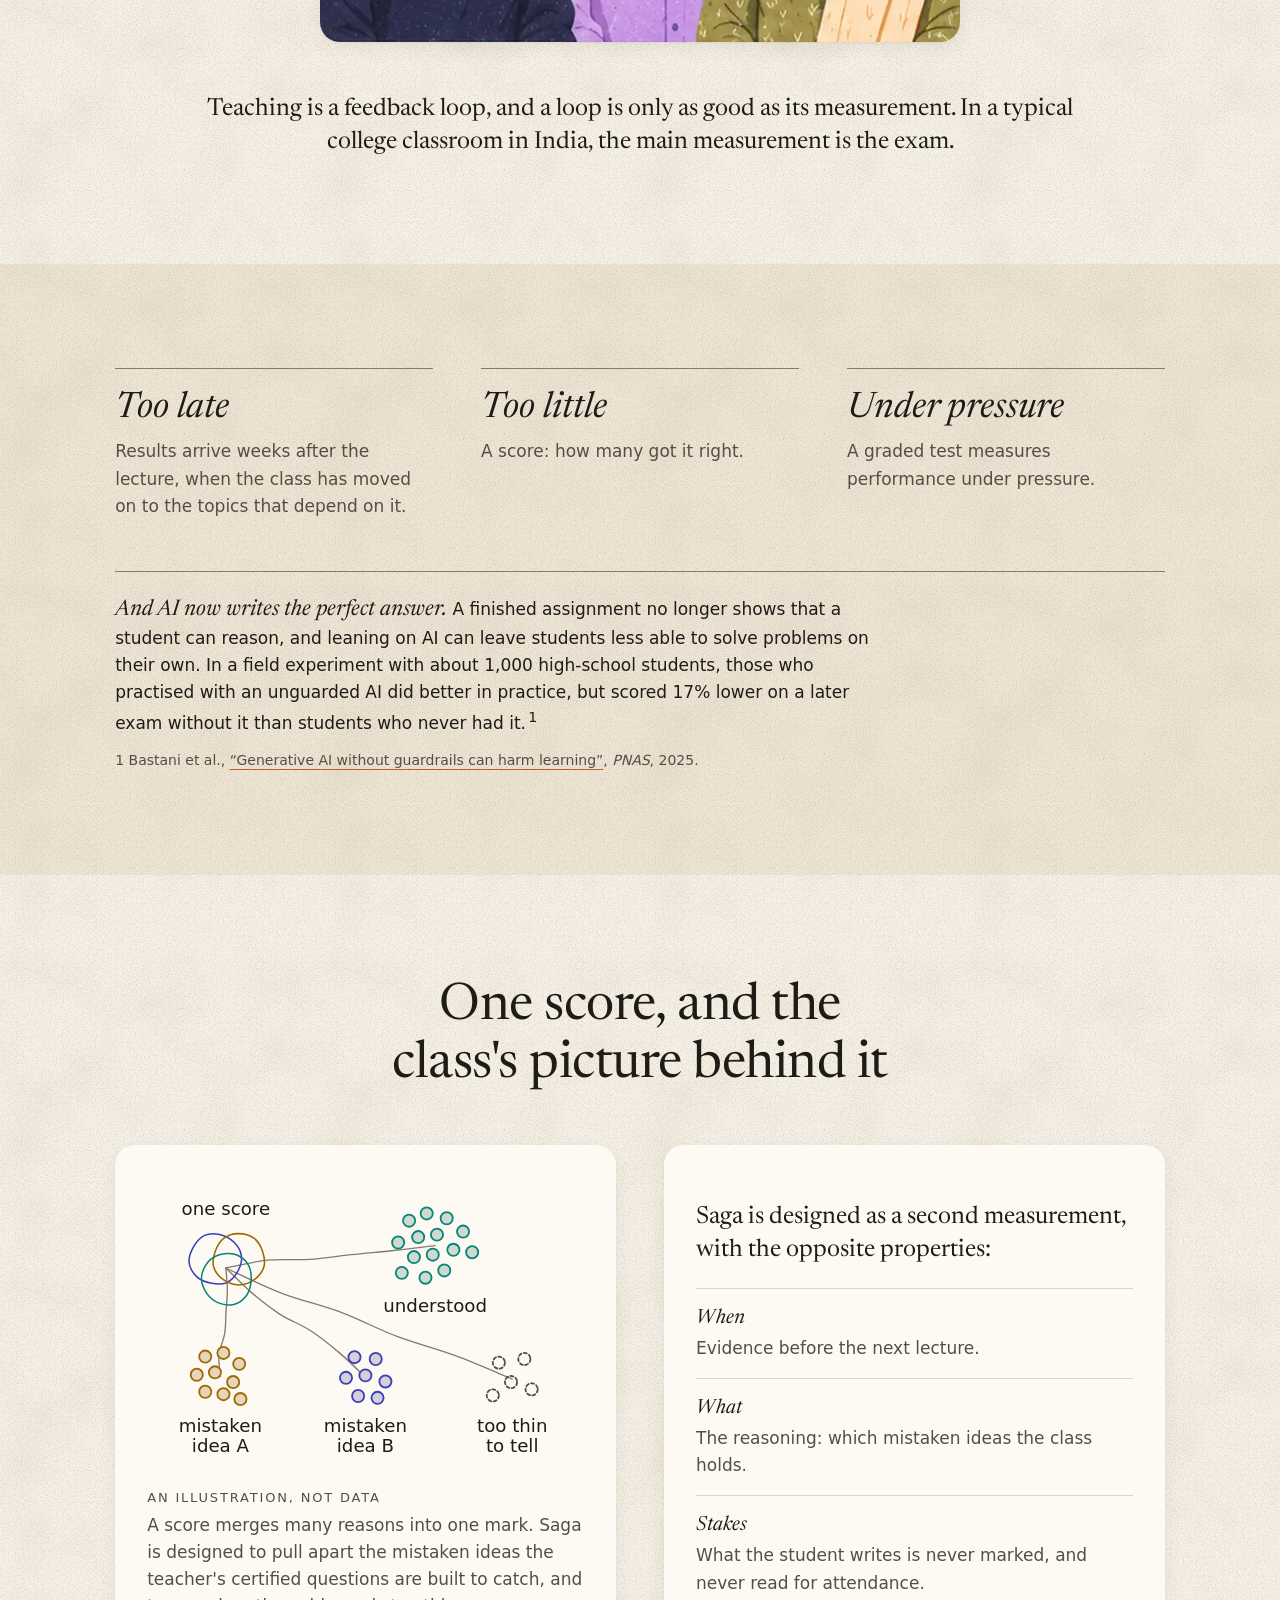
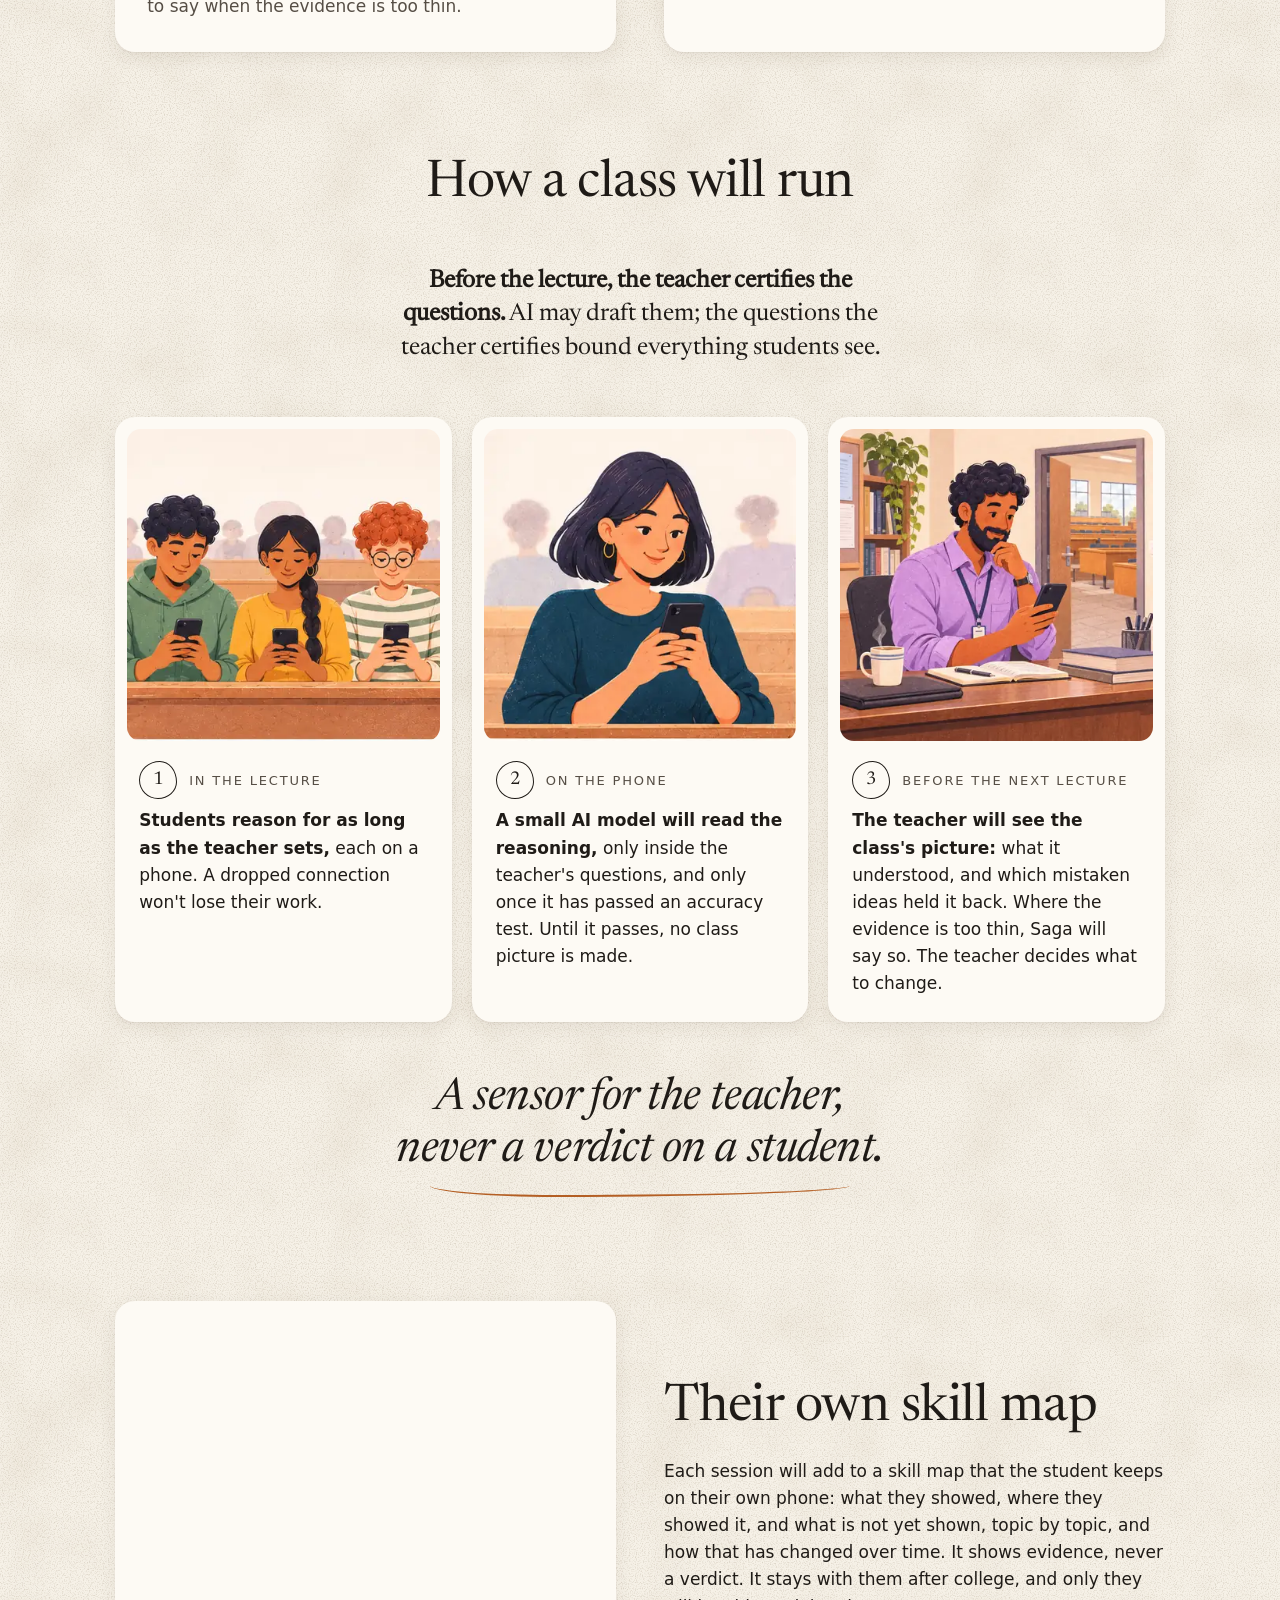
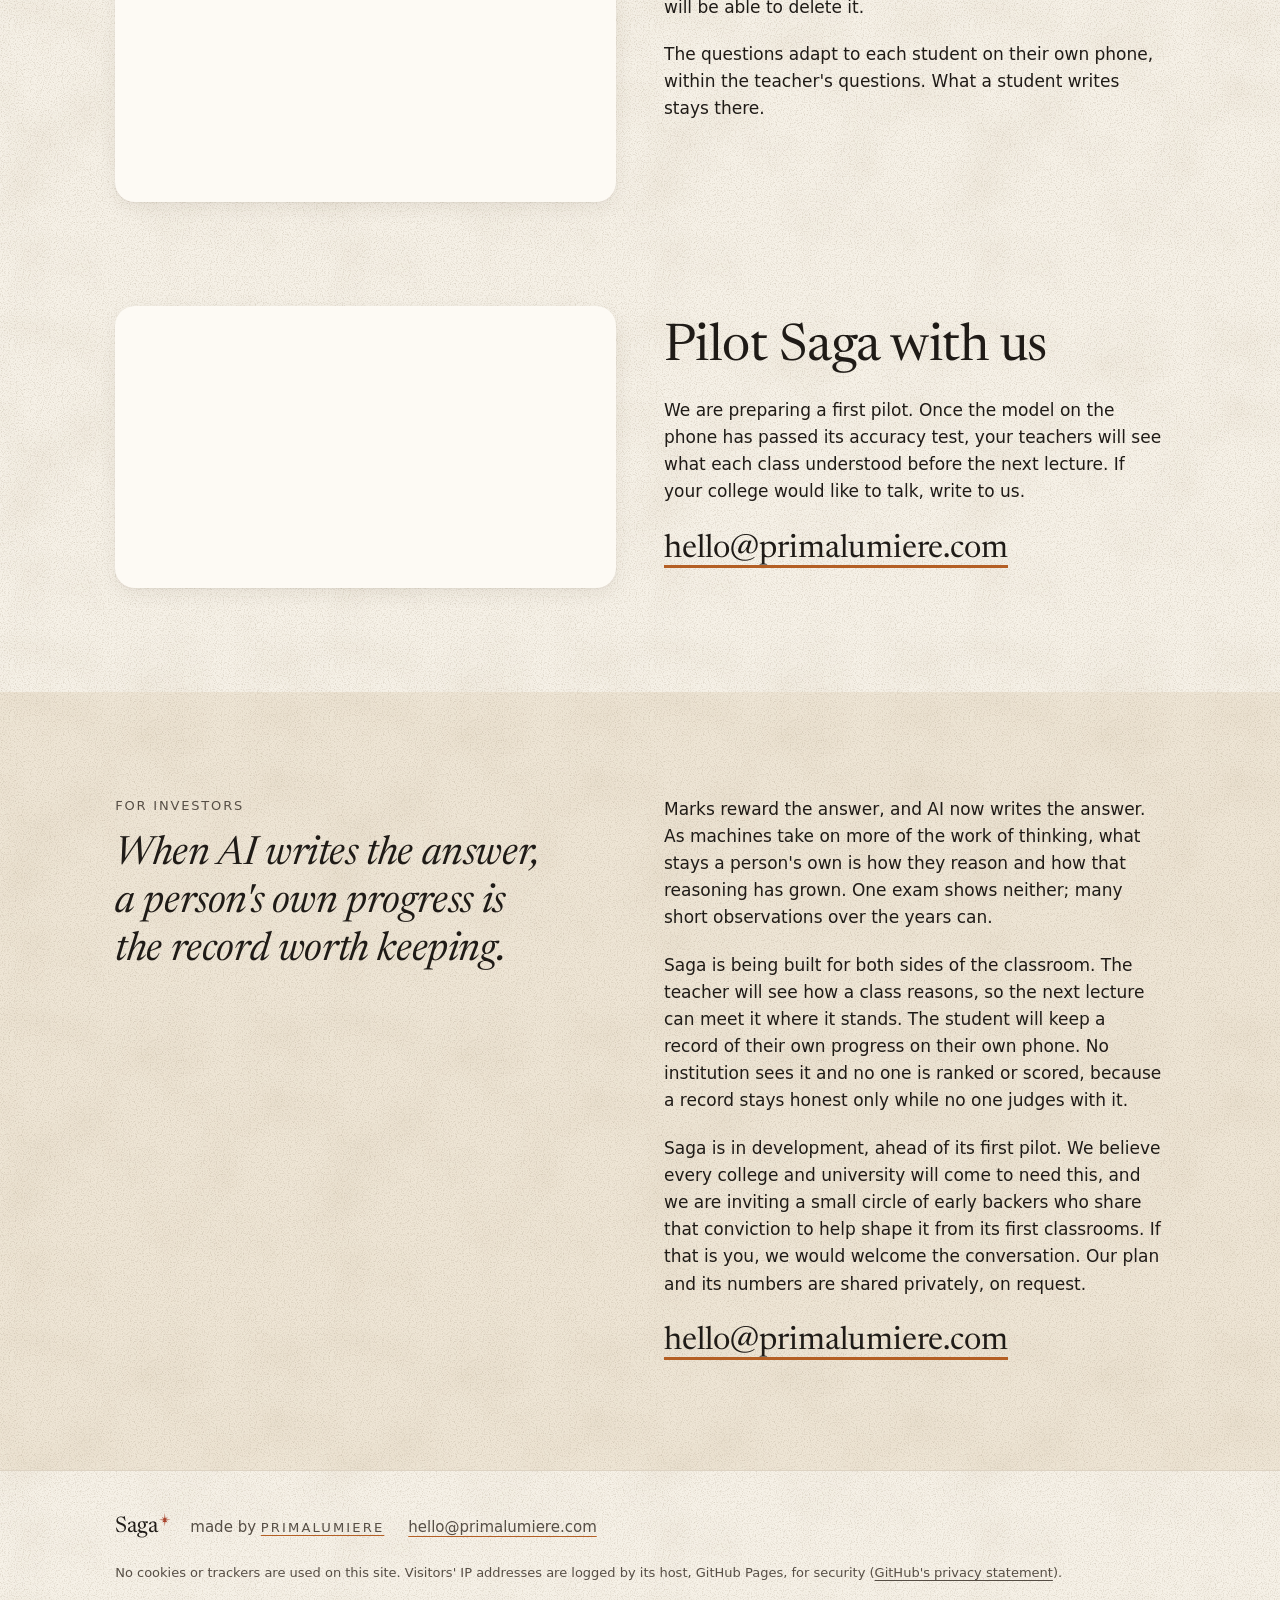
==== commit 09948ded: "site: colleges and universities; llms.txt; smooth transition; planet turn on phones; investors' sect" ====
--- a/saga/index.html
+++ b/saga/index.html
@@ -179,11 +179,12 @@
     <div class="split">
       <div class="conviction">
         <p class="label">For investors</p>
-        <h2 id="investors-h">When any answer can be written for you, the way you reason is what remains your own.</h2>
+        <h2 id="investors-h">When AI writes the answer, a person's own progress is the record worth keeping.</h2>
       </div>
       <div class="body">
-        <p>That is what a college now has to grow, and what a score cannot show: a score marks the answer, and an answer can now be written by AI. Saga is built to let a teacher see how a class reasons and decide what to do next, while what each student writes stays on their phone, and no student is ranked or scored.</p>
-        <p>We believe every college and university will come to need this. We are inviting a small number of early backers who share that belief to join us ahead of our first pilot, and to help shape Saga from its first classrooms. If that is you, we would welcome a conversation. Our plan and its numbers are available privately, on request.</p>
+        <p>Marks reward the answer, and AI now writes the answer. As machines take on more of the work of thinking, what stays a person's own is how they reason and how that reasoning has grown. One exam shows neither; many short observations over the years can.</p>
+        <p>Saga is being built for both sides of the classroom. The teacher will see how a class reasons, so the next lecture can meet it where it stands. The student will keep a record of their own progress on their own phone. No institution sees it and no one is ranked or scored, because a record stays honest only while no one judges with it.</p>
+        <p>Saga is in development, ahead of its first pilot. We believe every college and university will come to need this, and we are inviting a small circle of early backers who share that conviction to help shape it from its first classrooms. If that is you, we would welcome the conversation. Our plan and its numbers are shared privately, on request.</p>
         <p class="contact"><a href="mailto:hello@primalumiere.com">hello@primalumiere.com</a></p>
       </div>
     </div>
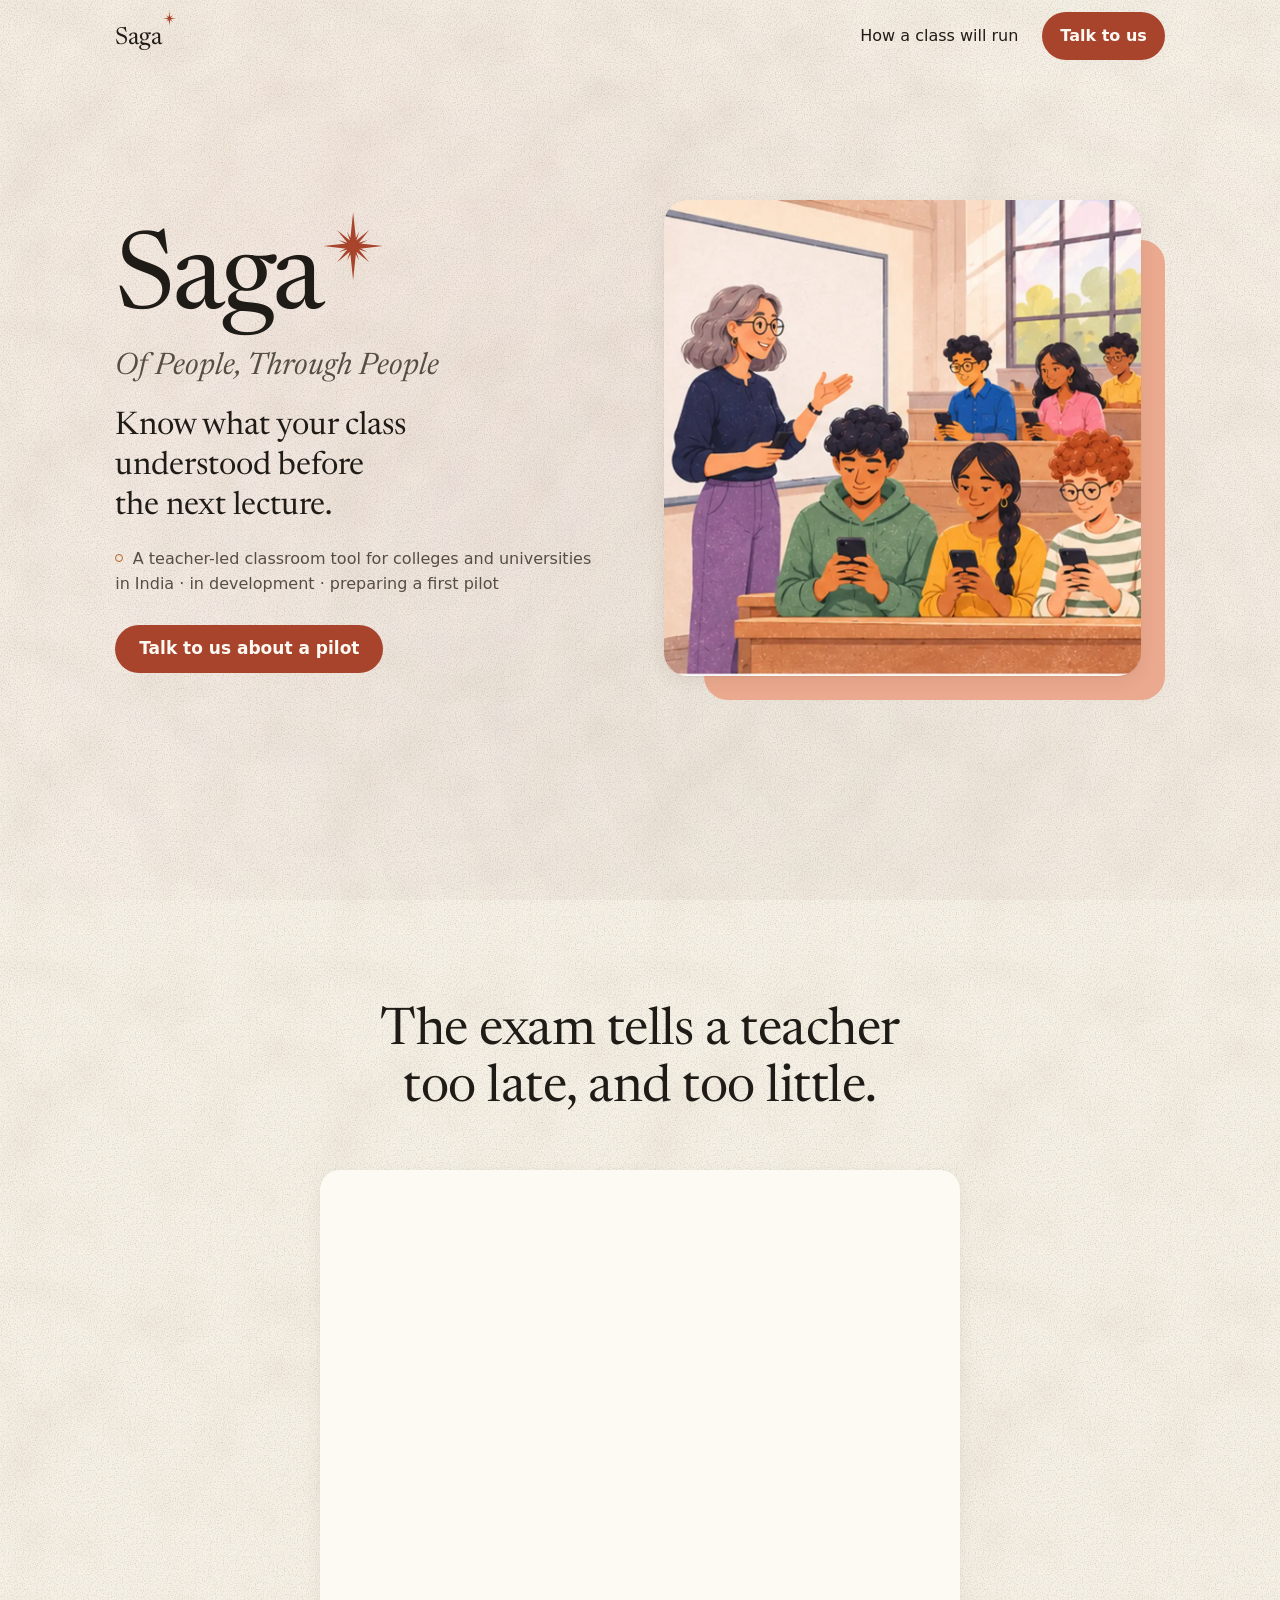
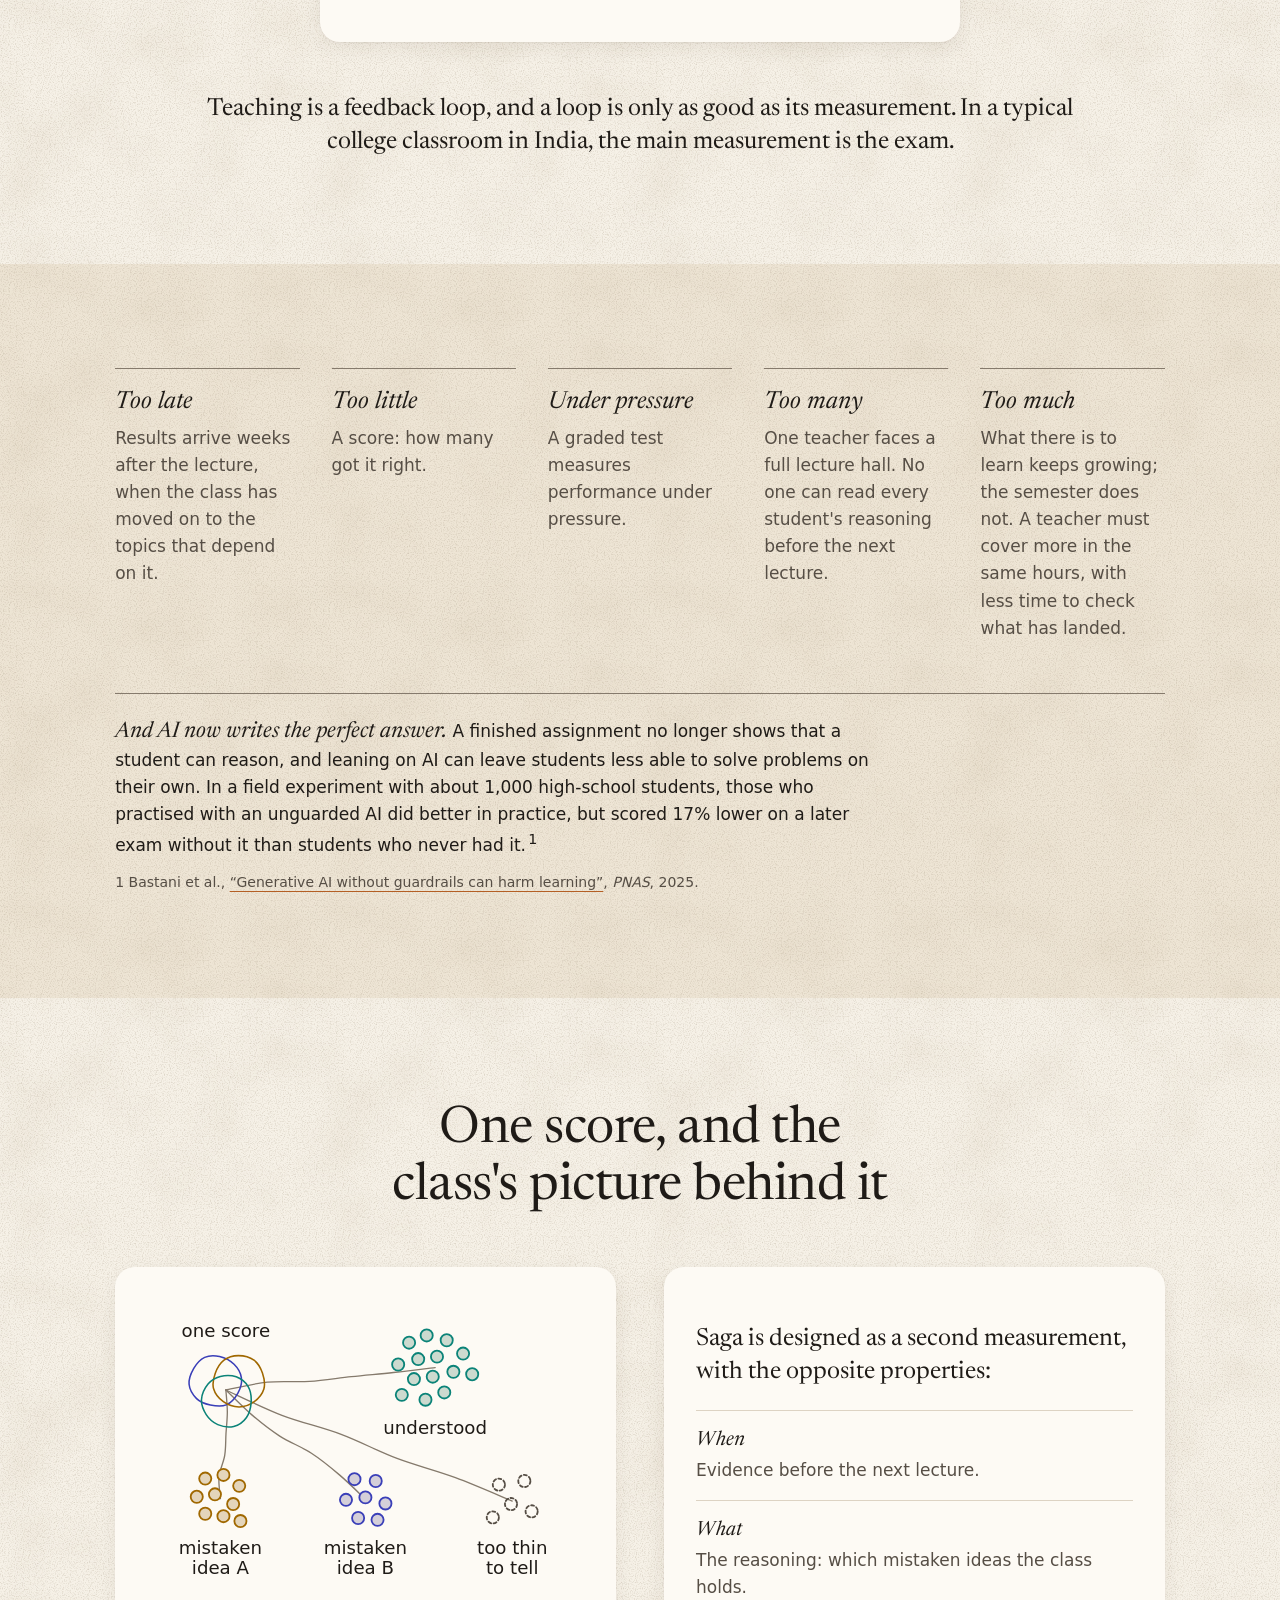
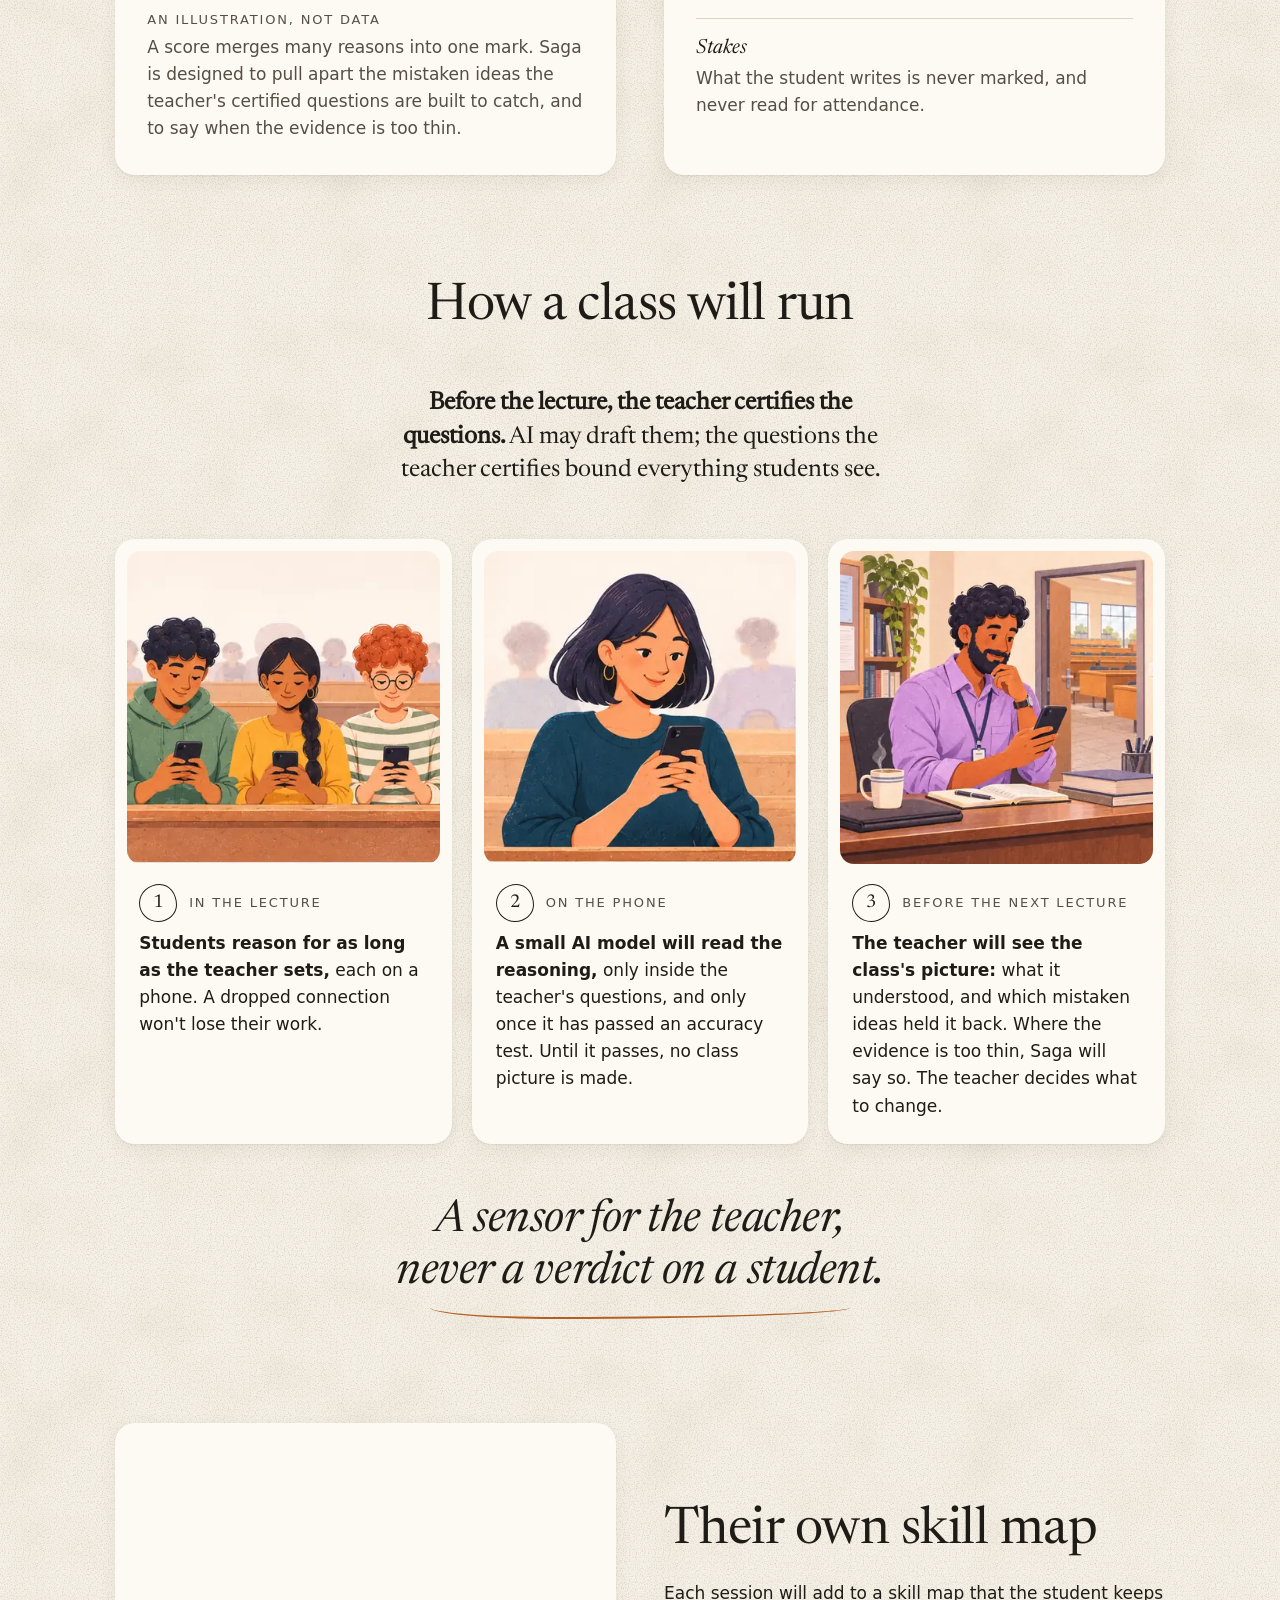
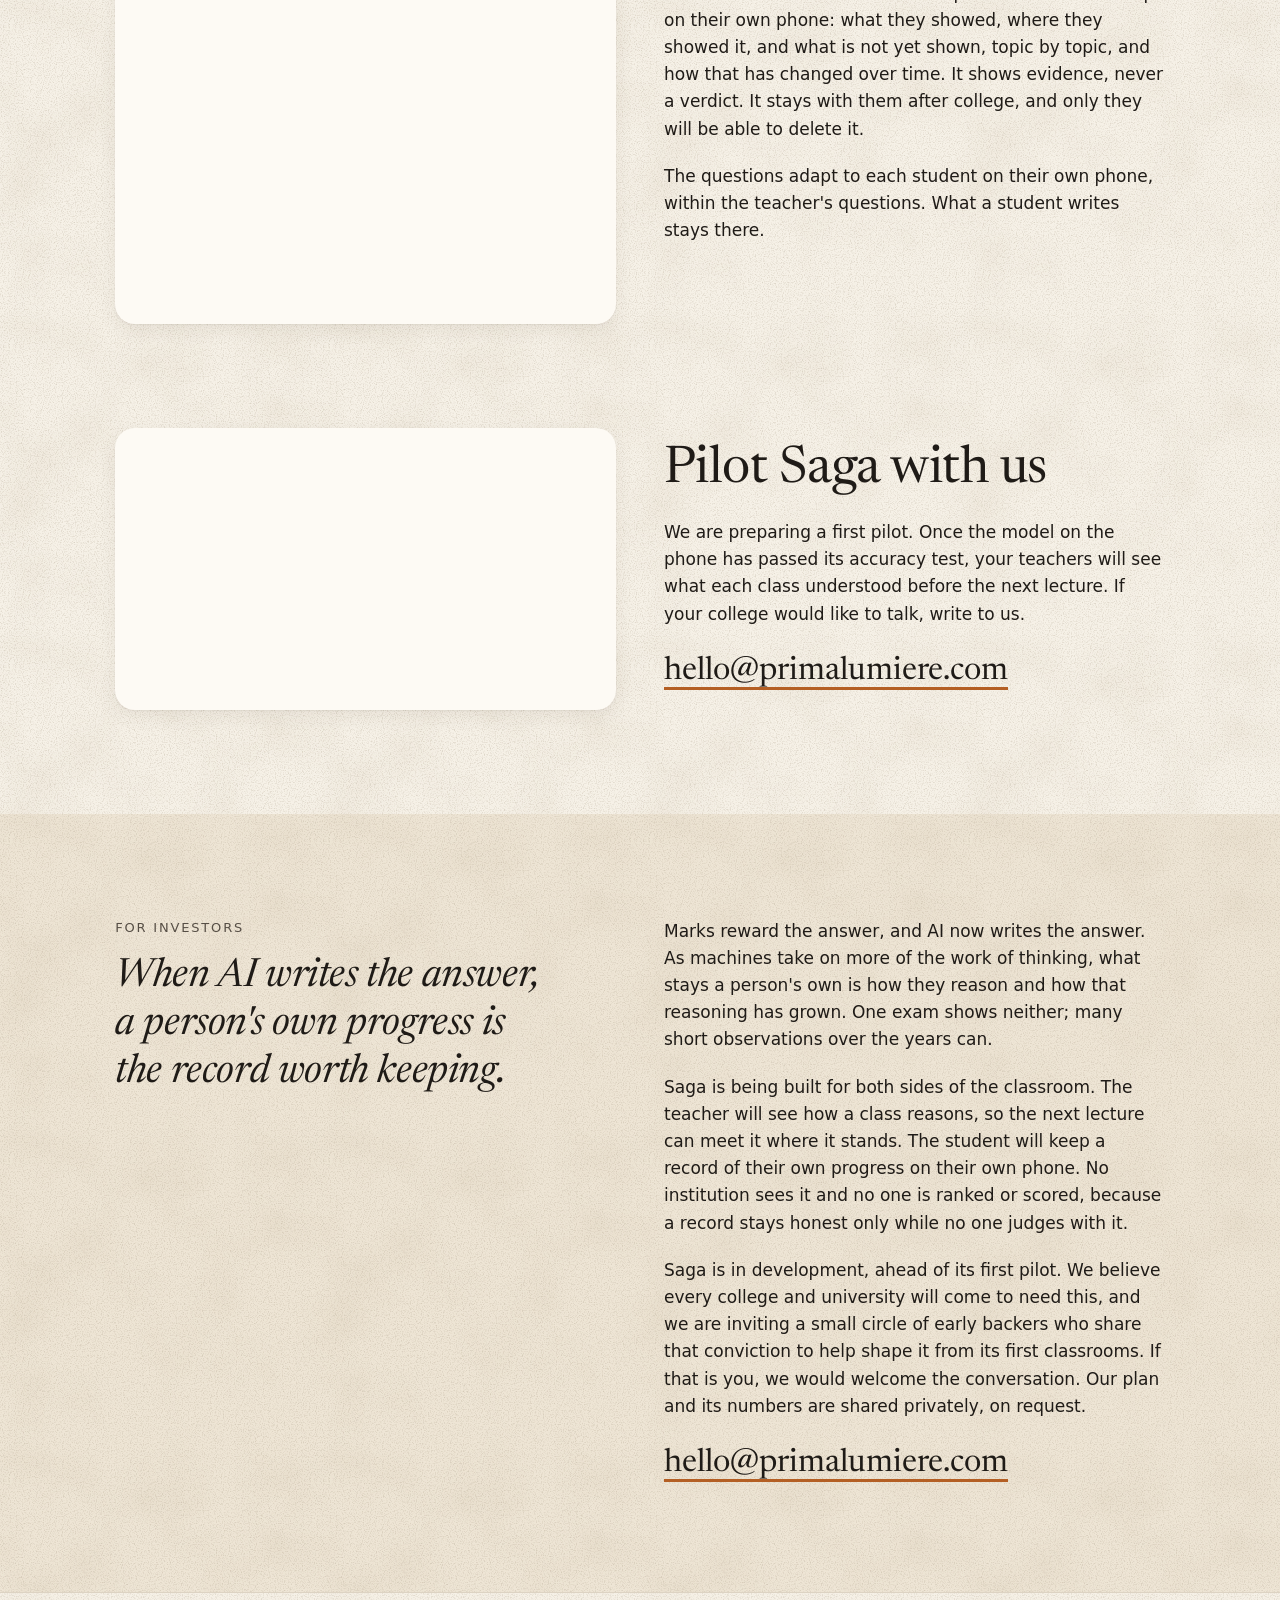
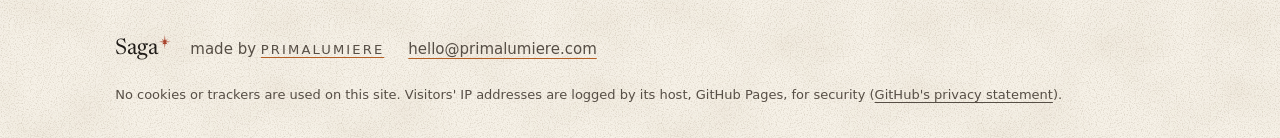
==== commit 87a2a44b: "site: Saga fades in on any browser; Too many; Too much" ====
--- a/saga/index.html
+++ b/saga/index.html
@@ -62,6 +62,8 @@
         <li><p class="word">Too late</p><p>Results arrive weeks after the lecture, when the class has moved on to the topics that depend on it.</p></li>
         <li><p class="word">Too little</p><p>A score: how many got it right.</p></li>
         <li><p class="word">Under pressure</p><p>A graded test measures performance under pressure.</p></li>
+        <li><p class="word">Too many</p><p>One teacher faces a full lecture hall. No one can read every student's reasoning before the next lecture.</p></li>
+        <li><p class="word">Too much</p><p>What there is to learn keeps growing; the semester does not. A teacher must cover more in the same hours, with less time to check what has landed.</p></li>
       </ul>
       <div class="ai">
         <p><strong>And AI now writes the perfect answer.</strong> A finished assignment no longer shows that a student can reason, and leaning on AI can leave students less able to solve problems on their own. In a field experiment with about 1,000 high-school students, those who practised with an unguarded AI did better in practice, but scored 17% lower on a later exam without it than students who never had it.<sup><a href="#source-1" id="ref-1" aria-label="Source 1">1</a></sup></p>
--- a/saga/saga.css
+++ b/saga/saga.css
@@ -100,7 +100,9 @@
 .ai strong { font: italic 400 1.375rem/1.3 var(--font-display); }
 .ai sup a { padding: 0 0.15em; text-decoration: none; }
 .source { font-size: 0.875rem; color: var(--muted); }
-@media (min-width: 48rem) { .three { grid-template-columns: repeat(3, minmax(0, 1fr)); gap: 3rem; } }
+@media (min-width: 48rem) { .three { grid-template-columns: repeat(2, minmax(0, 1fr)); gap: 2.5rem 3rem; } }
+/* Five points in one row on a wide screen (72 rem and up), their labels a little smaller so each stays on one line; two to a row below it. */
+@media (min-width: 72rem) { .three { grid-template-columns: repeat(5, minmax(0, 1fr)); gap: 2rem; } .three .word { font-size: 1.5rem; } }
 
 /* 2, the turn: the picture beside the second measurement. */
 .grid { display: grid; gap: 1.25rem; }
@@ -175,6 +177,10 @@
   .live span { animation: drift 5s ease-in-out both; }
   /* The arrival, once: the lecture hall rises; the words are there from the first frame. */
   .frame { animation: rise 0.7s 0.2s var(--arrive) both; }
+  /* Arriving from any page, in any browser (the founder, 12 Nov: "transition animation between pages that is agnostic"): the page
+     fades up over its paper, which is there from the first frame. Where the browser also runs the cross-page transition (site.css),
+     this plays inside it and only softens it. Not filled, so nothing is left on the body once it ends. */
+  body { animation: appear 0.6s var(--settle); }
 }
 @supports (animation-timeline: view()) {
   @media (prefers-reduced-motion: no-preference) {
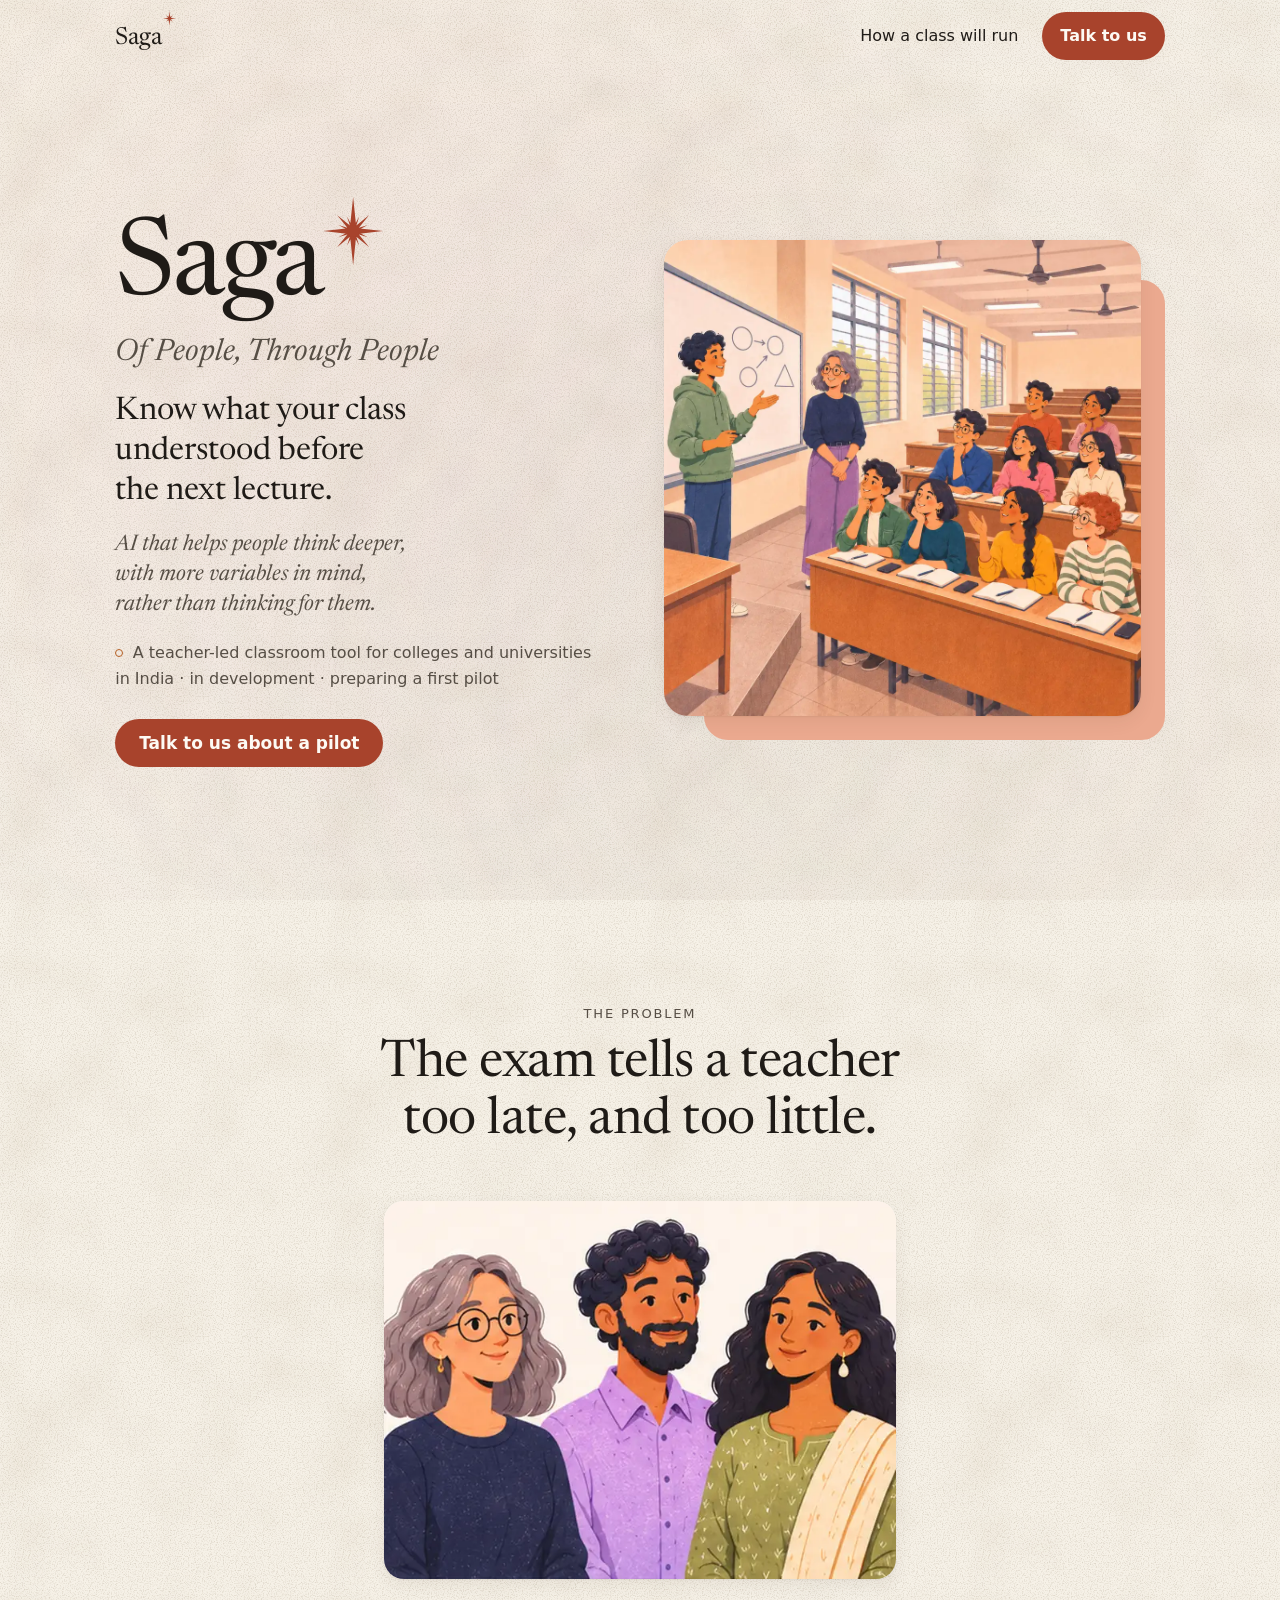
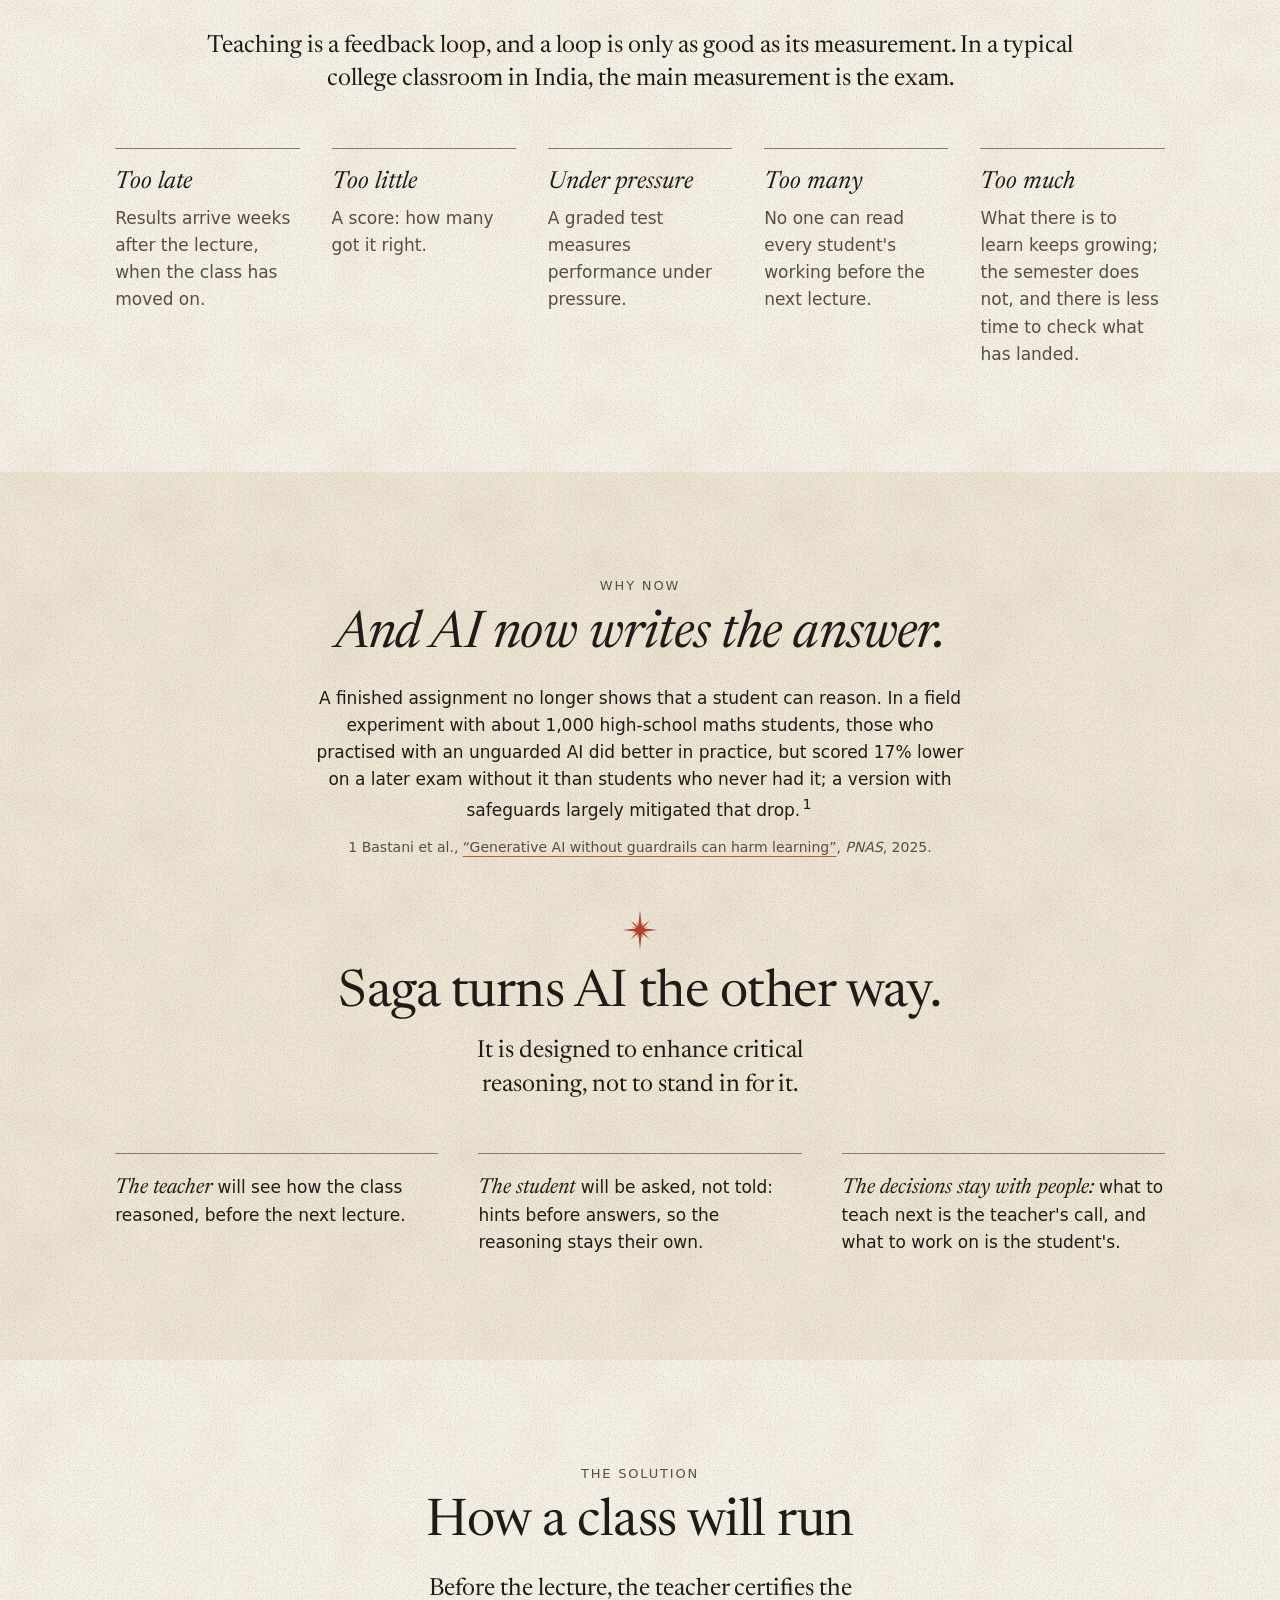
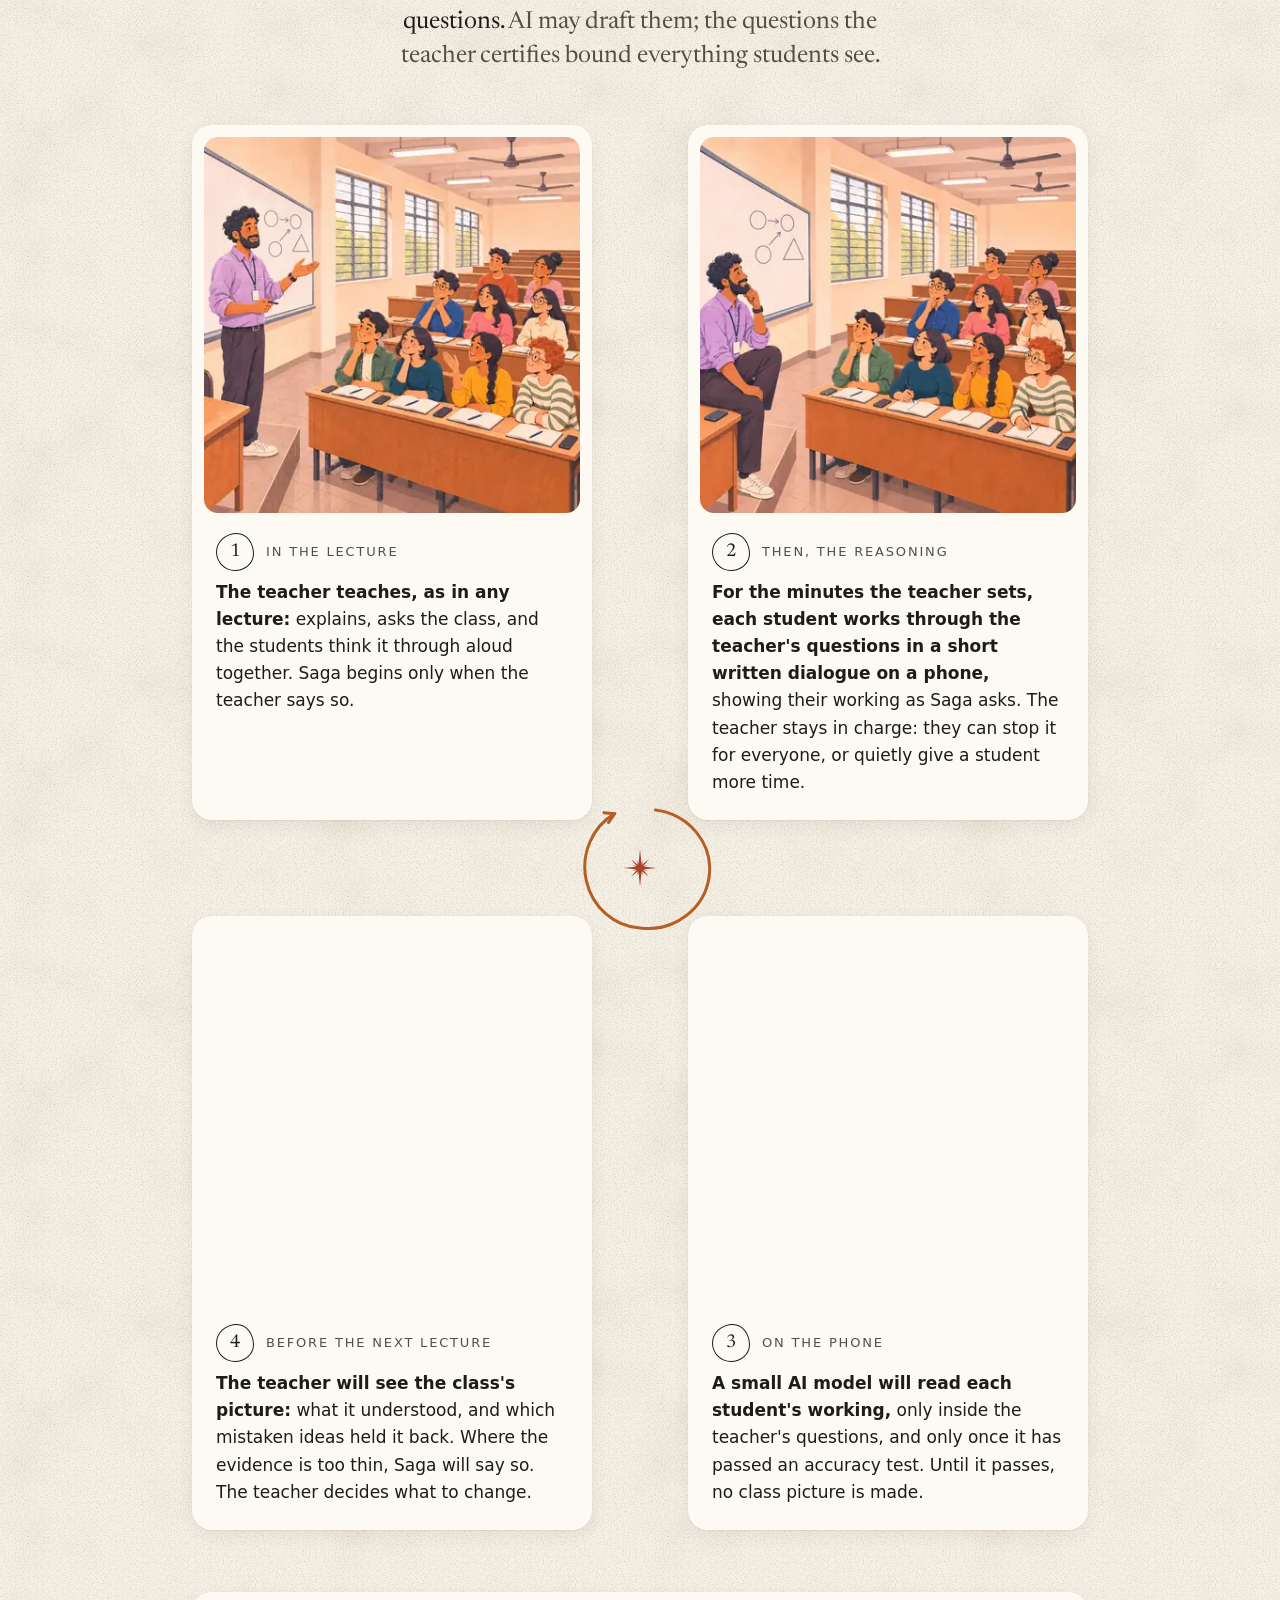
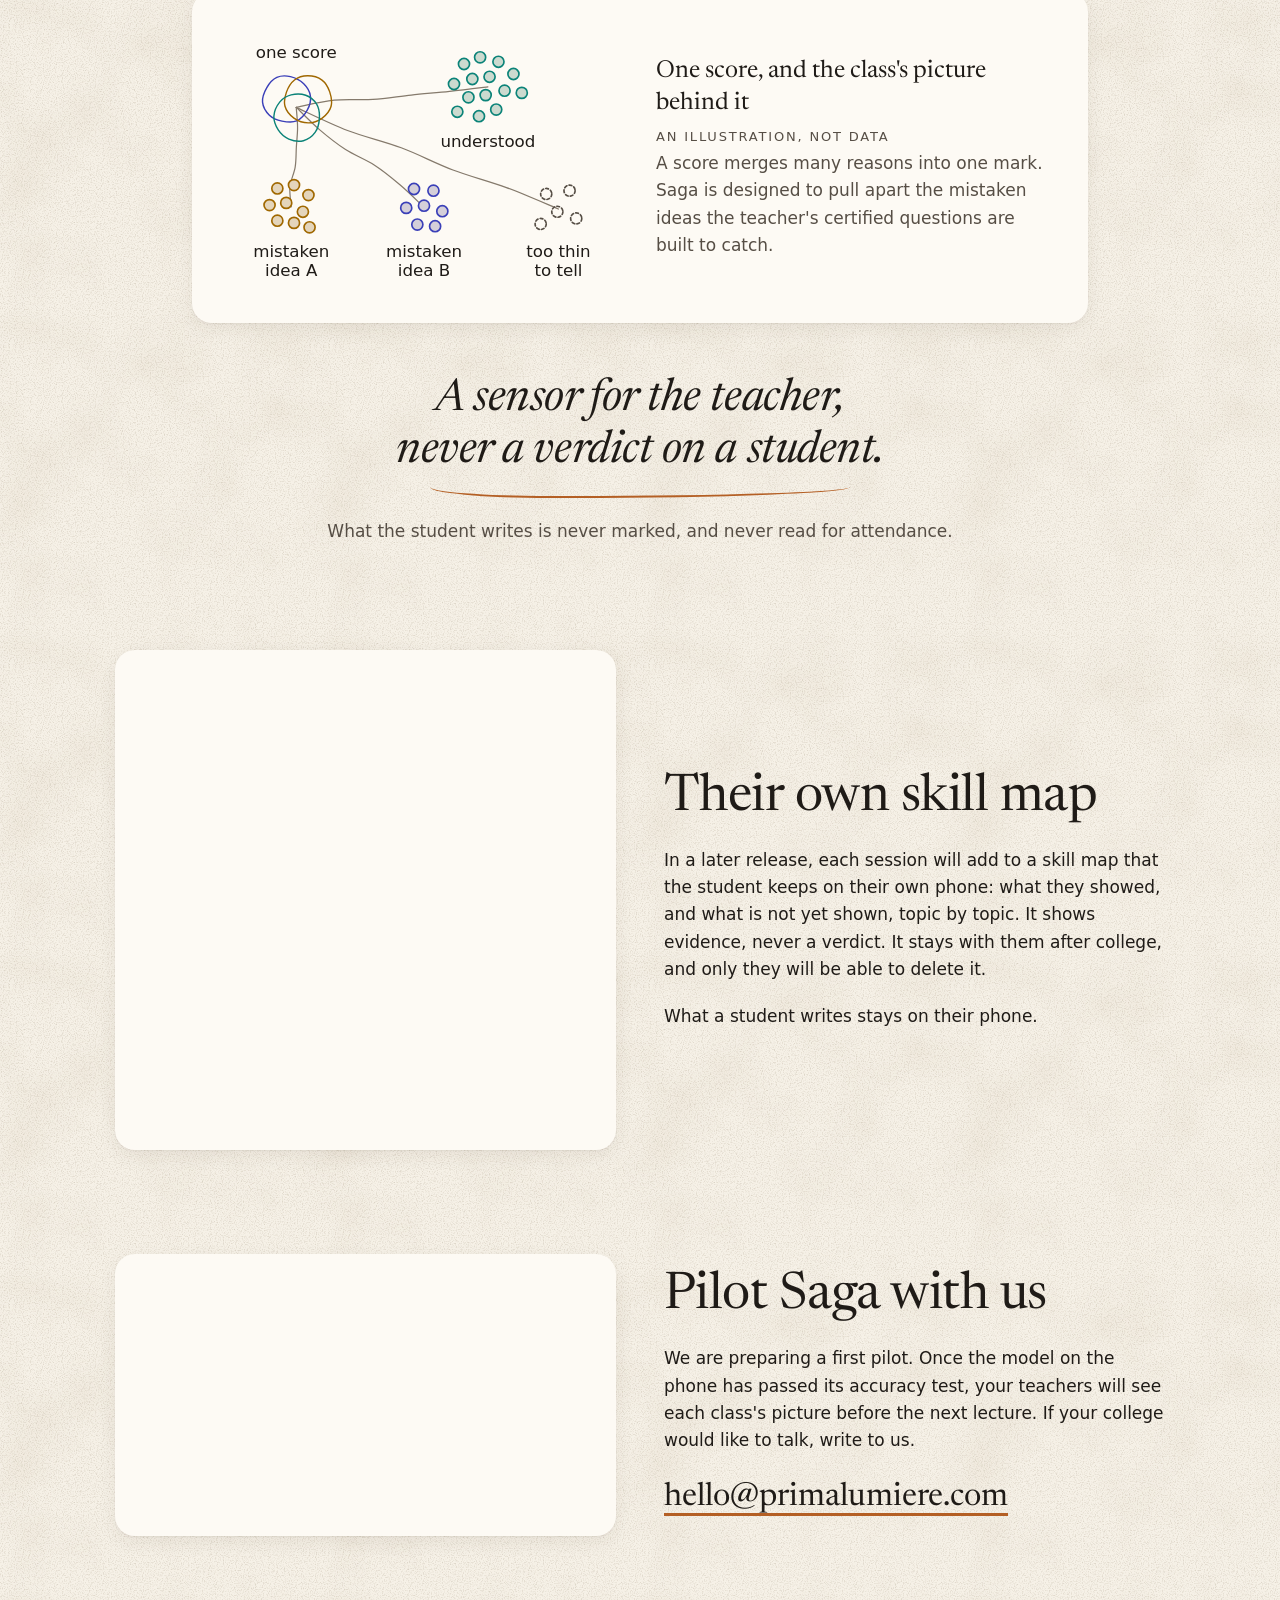
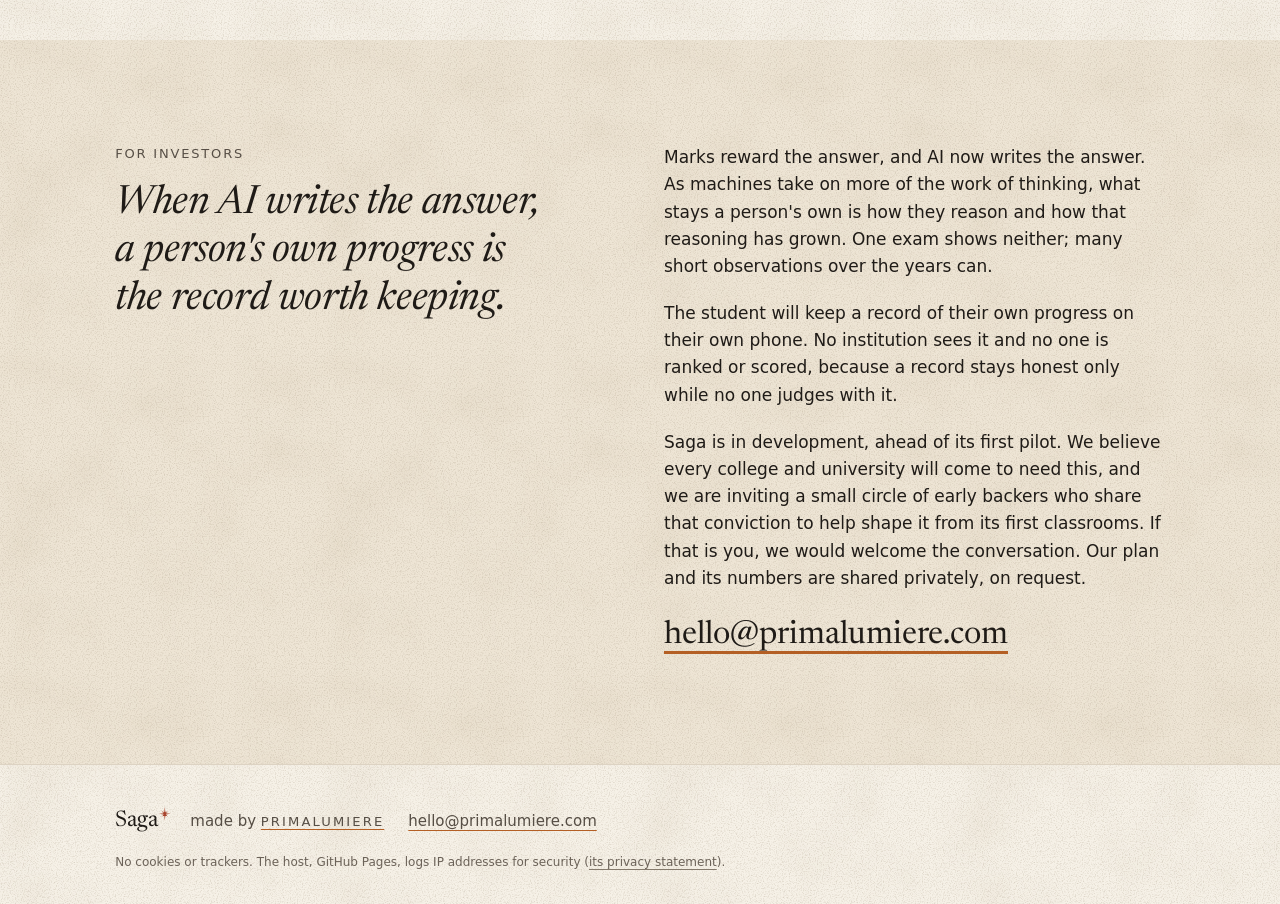
==== commit b1ca5251: "site: Saga in three acts, the problem, why now, the solution; the classroom pictures; the four steps" ====
--- a/saga/index.html
+++ b/saga/index.html
@@ -8,7 +8,7 @@
 <meta http-equiv="Content-Security-Policy" content="default-src 'none'; style-src 'self'; img-src 'self'; font-src 'self'; base-uri 'none'; form-action 'none'">
 <meta name="referrer" content="no-referrer">
 <meta name="robots" content="noai, noimageai">
-<meta name="description" content="Saga: Of People, Through People, a teacher-led classroom tool for colleges and universities in India, in development: student reasoning in the lecture, for as long as the teacher sets, read on the phone, so the teacher can see the class's picture before the next lecture, with no student ranked or scored.">
+<meta name="description" content="Saga: Of People, Through People, a teacher-led classroom tool for colleges and universities in India, in development: in the lecture, each student works through the teacher's questions in a short written dialogue on a phone; a small model on the phone will read the working, so the teacher will see the class's picture before the next lecture, with no student ranked or scored.">
 <title>Saga: Of People, Through People</title>
 <link rel="icon" href="favicon.svg" type="image/svg+xml">
 <link rel="preload" href="../fonts/newsreader.woff2" as="font" type="font/woff2" crossorigin>
@@ -37,126 +37,136 @@
     <div class="cover-text">
       <h1 class="promise" id="promise"><span class="p-title logo">Saga<svg class="star" viewBox="0 0 24 24" aria-hidden="true" focusable="false"><use href="#star" width="24" height="24"/></svg><span class="sr">:</span></span> <span class="p-tag">Of People, Through People</span></h1>
       <p class="lede">Know what your class understood before the next lecture.</p>
+      <p class="aug">AI that helps people think deeper, with more variables in mind, rather than thinking for them.</p>
       <p class="chip">A teacher-led classroom tool for colleges and universities in India · in development · preparing a first pilot</p>
       <p class="actions"><a class="button" href="#contact">Talk to us about a pilot</a></p>
     </div>
     <figure class="frame">
       <picture>
-        <source type="image/webp" srcset="img/class-560.webp 560w, img/class-1024.webp 1024w" sizes="(min-width: 60rem) 36rem, 90vw">
-        <img src="img/class-560.jpg" srcset="img/class-560.jpg 560w, img/class-1024.jpg 1024w" sizes="(min-width: 60rem) 36rem, 90vw" width="1024" height="1024" fetchpriority="high" alt="A teacher at a whiteboard in a lecture hall; the students on the benches, each writing on a phone.">
+        <source type="image/webp" srcset="img/class-560.webp 560w, img/class-1024.webp 1024w" sizes="(min-width: 60rem) 36rem, (min-width: 34rem) 30rem, 90vw">
+        <img src="img/class-560.jpg" srcset="img/class-560.jpg 560w, img/class-1024.jpg 1024w" sizes="(min-width: 60rem) 36rem, (min-width: 34rem) 30rem, 90vw" width="1024" height="1024" fetchpriority="high" alt="In a college classroom, a student explains at the whiteboard while the teacher listens; the class faces them, notebooks open, phones set down.">
       </picture>
     </figure>
   </section>
 
   <section id="problem" aria-labelledby="problem-h">
     <div class="part">
+      <p class="label centre act">The problem</p>
       <h2 id="problem-h" class="centre">The exam tells a teacher too late, and too little.</h2>
       <picture class="sheet teachers">
-        <source type="image/webp" srcset="img/teachers-640.webp 640w, img/teachers-1024.webp 1024w" sizes="(min-width: 48rem) 40rem, 92vw">
-        <img src="img/teachers-640.jpg" srcset="img/teachers-640.jpg 640w, img/teachers-1024.jpg 1024w" sizes="(min-width: 48rem) 40rem, 92vw" width="1024" height="756" loading="lazy" decoding="async" alt="Three college teachers.">
+        <source type="image/webp" srcset="img/teachers-640.webp 640w, img/teachers-1024.webp 1024w" sizes="(min-width: 36rem) 32rem, 92vw">
+        <img src="img/teachers-640.jpg" srcset="img/teachers-640.jpg 640w, img/teachers-1024.jpg 1024w" sizes="(min-width: 36rem) 32rem, 92vw" width="1024" height="756" loading="lazy" decoding="async" alt="Three college teachers.">
       </picture>
       <p class="lead centre">Teaching is a feedback loop, and a loop is only as good as its measurement. In a typical college classroom in India, the main measurement is the exam.</p>
-    </div>
-    <div class="band">
       <ul class="three">
-        <li><p class="word">Too late</p><p>Results arrive weeks after the lecture, when the class has moved on to the topics that depend on it.</p></li>
+        <li><p class="word">Too late</p><p>Results arrive weeks after the lecture, when the class has moved on.</p></li>
         <li><p class="word">Too little</p><p>A score: how many got it right.</p></li>
         <li><p class="word">Under pressure</p><p>A graded test measures performance under pressure.</p></li>
-        <li><p class="word">Too many</p><p>One teacher faces a full lecture hall. No one can read every student's reasoning before the next lecture.</p></li>
-        <li><p class="word">Too much</p><p>What there is to learn keeps growing; the semester does not. A teacher must cover more in the same hours, with less time to check what has landed.</p></li>
+        <li><p class="word">Too many</p><p>No one can read every student's working before the next lecture.</p></li>
+        <li><p class="word">Too much</p><p>What there is to learn keeps growing; the semester does not, and there is less time to check what has landed.</p></li>
       </ul>
-      <div class="ai">
-        <p><strong>And AI now writes the perfect answer.</strong> A finished assignment no longer shows that a student can reason, and leaning on AI can leave students less able to solve problems on their own. In a field experiment with about 1,000 high-school students, those who practised with an unguarded AI did better in practice, but scored 17% lower on a later exam without it than students who never had it.<sup><a href="#source-1" id="ref-1" aria-label="Source 1">1</a></sup></p>
-        <p class="source" id="source-1"><span aria-hidden="true">1 </span>Bastani et al., <a href="https://doi.org/10.1073/pnas.2422633122">“Generative AI without guardrails can harm learning”</a>, <i>PNAS</i>, 2025.</p>
-      </div>
-    </div>
-  </section>
-
-  <section class="part" id="idea" aria-labelledby="idea-h">
-    <h2 id="idea-h" class="centre">One score, and the class's picture behind it</h2>
-    <div class="grid">
-      <figure class="tile picture">
-        <svg class="draw" viewBox="0 0 720 480" role="img" focusable="false" aria-labelledby="pic-t pic-d">
-      <title id="pic-t">One score, and the class's picture behind it</title>
-      <desc id="pic-d">An illustration, not data. At the top left, three inks merge into one mark, labelled one score. Lines lead from it to four groups of dots: a large group labelled understood, two groups labelled mistaken idea A and mistaken idea B, and a few hollow dots labelled too thin to tell.</desc>
-      <g>
-        <path class="link" d="M130 150C141.4 147.8 175.4 139.4 198.4 137.1C221.4 134.7 245 137.3 268.1 135.8C291.2 134.3 314 130.4 337 128C360 125.5 383.1 123.7 406.1 121.2C429.1 118.7 463.5 114.4 475 113"/>
-        <path class="link" d="M130 150C130.4 156 132.4 174 132.4 186C132.5 198 130.9 209.9 130.2 221.8C129.5 233.7 130.1 245.7 128.1 257.6C126.2 269.4 119.9 281.1 118.7 293C117.5 304.9 120.6 323 121 329"/>
-        <path class="link" d="M130 150C137.1 156.8 157.6 178 172.4 190.6C187.2 203.3 202.4 215.4 218.8 226C235.3 236.6 254.6 243.5 271 254.2C287.4 264.8 302.4 277.2 317.2 289.9C332.1 302.5 352.9 323.3 360 330"/>
-        <path class="link" d="M130 150C145.4 156.9 190.9 179.5 222.4 191.7C253.9 203.8 287.4 210.9 319 222.8C350.6 234.6 380.5 250.8 412.1 262.8C443.6 274.7 476.7 282.8 508.4 294.5C540 306.2 586.4 326.6 602 333"/>
-      </g>
-      <use class="mark" href="#mk" x="66" y="90" width="130" height="123"/>
-      <g class="dot-c">
-        <circle cx="432" cy="72" r="10"/><circle cx="461" cy="60" r="10"/><circle cx="494" cy="68" r="10"/><circle cx="521" cy="90" r="10"/>
-        <circle cx="447" cy="99" r="10"/><circle cx="478" cy="95" r="10"/><circle cx="414" cy="108" r="10"/><circle cx="505" cy="120" r="10"/>
-        <circle cx="536" cy="124" r="10"/><circle cx="440" cy="132" r="10"/><circle cx="471" cy="128" r="10"/><circle cx="420" cy="158" r="10"/>
-        <circle cx="490" cy="154" r="10"/><circle cx="459" cy="166" r="10"/>
-      </g>
-      <g class="dot-b">
-        <circle cx="96" cy="296" r="10"/><circle cx="126" cy="290" r="10"/><circle cx="152" cy="308" r="10"/><circle cx="82" cy="326" r="10"/>
-        <circle cx="112" cy="322" r="10"/><circle cx="142" cy="338" r="10"/><circle cx="96" cy="354" r="10"/><circle cx="126" cy="358" r="10"/>
-        <circle cx="154" cy="366" r="10"/>
-      </g>
-      <g class="dot-a">
-        <circle cx="342" cy="297" r="10"/><circle cx="377" cy="300" r="10"/><circle cx="328" cy="331" r="10"/><circle cx="360" cy="327" r="10"/>
-        <circle cx="393" cy="337" r="10"/><circle cx="348" cy="361" r="10"/><circle cx="380" cy="364" r="10"/>
-      </g>
-      <g class="thin">
-        <circle cx="580" cy="306" r="10"/><circle cx="622" cy="300" r="10"/><circle cx="600" cy="338" r="10"/><circle cx="634" cy="350" r="10"/>
-        <circle cx="570" cy="360" r="10"/>
-      </g>
-      <text class="lab" x="130" y="62" text-anchor="middle">one score</text>
-      <text class="lab" x="475" y="222" text-anchor="middle">understood</text>
-      <text class="lab" x="121" y="420" text-anchor="middle"><tspan x="121">mistaken</tspan><tspan x="121" dy="34">idea A</tspan></text>
-      <text class="lab" x="360" y="420" text-anchor="middle"><tspan x="360">mistaken</tspan><tspan x="360" dy="34">idea B</tspan></text>
-      <text class="lab" x="602" y="420" text-anchor="middle"><tspan x="602">too thin</tspan><tspan x="602" dy="34">to tell</tspan></text>
-    </svg>
-        <figcaption><span class="label">An illustration, not data</span> A score merges many reasons into one mark. Saga is designed to pull apart the mistaken ideas the teacher's certified questions are built to catch, and to say when the evidence is too thin.</figcaption>
-      </figure>
-      <div class="tile second">
-        <p class="lead">Saga is designed as a second measurement, with the opposite properties:</p>
-        <dl>
-          <div><dt>When</dt><dd>Evidence before the next lecture.</dd></div>
-          <div><dt>What</dt><dd>The reasoning: which mistaken ideas the class holds.</dd></div>
-          <div><dt>Stakes</dt><dd>What the student writes is never marked, and never read for attendance.</dd></div>
-        </dl>
-      </div>
-    </div>
+    </div>
+  </section>
+
+  <!-- Why now, and what is different: AI's answer and Saga's turn in one short band, so the first never stands without the second.
+       The turn is the founder's (WEB-Q64, 13 Nov): AI that enhances critical reasoning, not a claim that it makes people more capable. -->
+  <section class="band why" id="idea" aria-labelledby="idea-h">
+    <p class="label centre act">Why now</p>
+    <h2 id="idea-h" class="centre">And AI now writes the answer.</h2>
+    <p class="fact centre">A finished assignment no longer shows that a student can reason. In a field experiment with about 1,000 high-school maths students, those who practised with an unguarded AI did better in practice, but scored 17% lower on a later exam without it than students who never had it; a version with safeguards largely mitigated that drop.<sup><a href="#source-1" id="ref-1" aria-label="Source 1">1</a></sup></p>
+    <p class="source centre" id="source-1"><span aria-hidden="true">1 </span>Bastani et al., <a href="https://doi.org/10.1073/pnas.2422633122">“Generative AI without guardrails can harm learning”</a>, <i>PNAS</i>, 2025.</p>
+    <svg class="turn-star" viewBox="0 0 24 24" aria-hidden="true" focusable="false"><use href="#star" width="24" height="24"/></svg>
+    <p class="turn centre">Saga turns AI the other way.</p>
+    <p class="lead centre">It is designed to enhance critical reasoning, not to stand in for it.</p>
+    <ul class="stays">
+      <li><p><strong>The teacher</strong> will see how the class reasoned, before the next lecture.</p></li>
+      <li><p><strong>The student</strong> will be asked, not told: hints before answers, so the reasoning stays their own.</p></li>
+      <li><p><strong>The decisions stay with people:</strong> what to teach next is the teacher's call, and what to work on is the student's.</p></li>
+    </ul>
   </section>
 
   <section class="part" id="class" aria-labelledby="class-h">
+    <p class="label centre act">The solution</p>
     <h2 id="class-h" class="centre">How a class will run</h2>
     <p class="lead centre"><strong>Before the lecture, the teacher certifies the questions.</strong> AI may draft them; the questions the teacher certifies bound everything students see.</p>
+    <!-- Four cards, clockwise round the loop on a wide screen (WEB-Q62 (a), WEB-Q63 (c) with (e)), each with the founder's
+         picture of the website note §53.7: the lecture, the thinking pause, the bench, the staff room (§53.13). -->
+    <!-- Card 1's last sentence is the founder's choice (WEB-Q70 (b), 13 Nov). -->
     <ol class="steps">
       <li><picture class="fig">
-          <source type="image/webp" srcset="img/reason-400.webp 400w, img/reason-800.webp 800w" sizes="(min-width: 60rem) 21rem, 92vw">
-          <img src="img/reason-400.jpg" srcset="img/reason-400.jpg 400w, img/reason-800.jpg 800w" sizes="(min-width: 60rem) 21rem, 92vw" width="800" height="800" loading="lazy" decoding="async" alt="">
-        </picture>
-        <p class="when">In the lecture</p><p><strong>Students reason for as long as the teacher sets,</strong> each on a phone. A dropped connection won't lose their work.</p></li>
-      <li><picture class="fig">
-          <source type="image/webp" srcset="img/phone-400.webp 400w, img/phone-800.webp 800w" sizes="(min-width: 60rem) 21rem, 92vw">
-          <img src="img/phone-400.jpg" srcset="img/phone-400.jpg 400w, img/phone-800.jpg 800w" sizes="(min-width: 60rem) 21rem, 92vw" width="800" height="800" loading="lazy" decoding="async" alt="">
-        </picture>
-        <p class="when">On the phone</p><p><strong>A small AI model will read the reasoning,</strong> only inside the teacher's questions, and only once it has passed an accuracy test. Until it passes, no class picture is made.</p></li>
-      <li><picture class="fig">
-          <source type="image/webp" srcset="img/desk-400.webp 400w, img/desk-800.webp 800w" sizes="(min-width: 60rem) 21rem, 92vw">
-          <img src="img/desk-400.jpg" srcset="img/desk-400.jpg 400w, img/desk-800.jpg 800w" sizes="(min-width: 60rem) 21rem, 92vw" width="800" height="800" loading="lazy" decoding="async" alt="">
+          <source type="image/webp" srcset="img/lecture-400.webp 400w, img/lecture-800.webp 800w" sizes="(min-width: 60rem) 24rem, (min-width: 40rem) 13rem, 92vw">
+          <img src="img/lecture-400.jpg" srcset="img/lecture-400.jpg 400w, img/lecture-800.jpg 800w" sizes="(min-width: 60rem) 24rem, (min-width: 40rem) 13rem, 92vw" width="800" height="800" loading="lazy" decoding="async" alt="">
+        </picture>
+        <p class="when">In the lecture</p><p><strong>The teacher teaches, as in any lecture:</strong> explains, asks the class, and the students think it through aloud together. Saga begins only when the teacher says so.</p></li>
+      <li><picture class="fig">
+          <source type="image/webp" srcset="img/reason-400.webp 400w, img/reason-800.webp 800w" sizes="(min-width: 60rem) 24rem, (min-width: 40rem) 13rem, 92vw">
+          <img src="img/reason-400.jpg" srcset="img/reason-400.jpg 400w, img/reason-800.jpg 800w" sizes="(min-width: 60rem) 24rem, (min-width: 40rem) 13rem, 92vw" width="800" height="800" loading="lazy" decoding="async" alt="">
+        </picture>
+        <p class="when">Then, the reasoning</p><p><strong>For the minutes the teacher sets, each student works through the teacher's questions in a short written dialogue on a phone,</strong> showing their working as Saga asks. The teacher stays in charge: they can stop it for everyone, or quietly give a student more time.</p></li>
+      <li><picture class="fig">
+          <source type="image/webp" srcset="img/phone-400.webp 400w, img/phone-800.webp 800w" sizes="(min-width: 60rem) 24rem, (min-width: 40rem) 13rem, 92vw">
+          <img src="img/phone-400.jpg" srcset="img/phone-400.jpg 400w, img/phone-800.jpg 800w" sizes="(min-width: 60rem) 24rem, (min-width: 40rem) 13rem, 92vw" width="800" height="800" loading="lazy" decoding="async" alt="">
+        </picture>
+        <p class="when">On the phone</p><p><strong>A small AI model will read each student's working,</strong> only inside the teacher's questions, and only once it has passed an accuracy test. Until it passes, no class picture is made.</p></li>
+      <li><picture class="fig">
+          <source type="image/webp" srcset="img/desk-400.webp 400w, img/desk-800.webp 800w" sizes="(min-width: 60rem) 24rem, (min-width: 40rem) 13rem, 92vw">
+          <img src="img/desk-400.jpg" srcset="img/desk-400.jpg 400w, img/desk-800.jpg 800w" sizes="(min-width: 60rem) 24rem, (min-width: 40rem) 13rem, 92vw" width="800" height="800" loading="lazy" decoding="async" alt="">
         </picture>
         <p class="when">Before the next lecture</p><p><strong>The teacher will see the class's picture:</strong> what it understood, and which mistaken ideas held it back. Where the evidence is too thin, Saga will say so. The teacher decides what to change.</p></li>
     </ol>
+    <!-- What card 4's teacher will see, drawn: one score, and the class's picture behind it. -->
+    <figure class="tile picture">
+      <svg class="draw" viewBox="0 0 720 480" role="img" focusable="false" aria-labelledby="pic-t pic-d">
+    <title id="pic-t">One score, and the class's picture behind it</title>
+    <desc id="pic-d">An illustration, not data. At the top left, three inks merge into one mark, labelled one score. Lines lead from it to four groups of dots: a large group labelled understood, two groups labelled mistaken idea A and mistaken idea B, and a few hollow dots labelled too thin to tell.</desc>
+    <g>
+      <path class="link" d="M130 150C141.4 147.8 175.4 139.4 198.4 137.1C221.4 134.7 245 137.3 268.1 135.8C291.2 134.3 314 130.4 337 128C360 125.5 383.1 123.7 406.1 121.2C429.1 118.7 463.5 114.4 475 113"/>
+      <path class="link" d="M130 150C130.4 156 132.4 174 132.4 186C132.5 198 130.9 209.9 130.2 221.8C129.5 233.7 130.1 245.7 128.1 257.6C126.2 269.4 119.9 281.1 118.7 293C117.5 304.9 120.6 323 121 329"/>
+      <path class="link" d="M130 150C137.1 156.8 157.6 178 172.4 190.6C187.2 203.3 202.4 215.4 218.8 226C235.3 236.6 254.6 243.5 271 254.2C287.4 264.8 302.4 277.2 317.2 289.9C332.1 302.5 352.9 323.3 360 330"/>
+      <path class="link" d="M130 150C145.4 156.9 190.9 179.5 222.4 191.7C253.9 203.8 287.4 210.9 319 222.8C350.6 234.6 380.5 250.8 412.1 262.8C443.6 274.7 476.7 282.8 508.4 294.5C540 306.2 586.4 326.6 602 333"/>
+    </g>
+    <use class="mark" href="#mk" x="66" y="90" width="130" height="123"/>
+    <g class="dot-c">
+      <circle cx="432" cy="72" r="10"/><circle cx="461" cy="60" r="10"/><circle cx="494" cy="68" r="10"/><circle cx="521" cy="90" r="10"/>
+      <circle cx="447" cy="99" r="10"/><circle cx="478" cy="95" r="10"/><circle cx="414" cy="108" r="10"/><circle cx="505" cy="120" r="10"/>
+      <circle cx="536" cy="124" r="10"/><circle cx="440" cy="132" r="10"/><circle cx="471" cy="128" r="10"/><circle cx="420" cy="158" r="10"/>
+      <circle cx="490" cy="154" r="10"/><circle cx="459" cy="166" r="10"/>
+    </g>
+    <g class="dot-b">
+      <circle cx="96" cy="296" r="10"/><circle cx="126" cy="290" r="10"/><circle cx="152" cy="308" r="10"/><circle cx="82" cy="326" r="10"/>
+      <circle cx="112" cy="322" r="10"/><circle cx="142" cy="338" r="10"/><circle cx="96" cy="354" r="10"/><circle cx="126" cy="358" r="10"/>
+      <circle cx="154" cy="366" r="10"/>
+    </g>
+    <g class="dot-a">
+      <circle cx="342" cy="297" r="10"/><circle cx="377" cy="300" r="10"/><circle cx="328" cy="331" r="10"/><circle cx="360" cy="327" r="10"/>
+      <circle cx="393" cy="337" r="10"/><circle cx="348" cy="361" r="10"/><circle cx="380" cy="364" r="10"/>
+    </g>
+    <g class="thin">
+      <circle cx="580" cy="306" r="10"/><circle cx="622" cy="300" r="10"/><circle cx="600" cy="338" r="10"/><circle cx="634" cy="350" r="10"/>
+      <circle cx="570" cy="360" r="10"/>
+    </g>
+    <text class="lab" x="130" y="62" text-anchor="middle">one score</text>
+    <text class="lab" x="475" y="222" text-anchor="middle">understood</text>
+    <text class="lab" x="121" y="420" text-anchor="middle"><tspan x="121">mistaken</tspan><tspan x="121" dy="34">idea A</tspan></text>
+    <text class="lab" x="360" y="420" text-anchor="middle"><tspan x="360">mistaken</tspan><tspan x="360" dy="34">idea B</tspan></text>
+    <text class="lab" x="602" y="420" text-anchor="middle"><tspan x="602">too thin</tspan><tspan x="602" dy="34">to tell</tspan></text>
+    </svg>
+      <figcaption><h3>One score, and the class's picture behind it</h3><span class="label">An illustration, not data</span> A score merges many reasons into one mark. Saga is designed to pull apart the mistaken ideas the teacher's certified questions are built to catch.</figcaption>
+    </figure>
     <p class="statement">A sensor for the teacher, never a verdict on a student.</p>
+    <p class="stakes centre">What the student writes is never marked, and never read for attendance.</p>
   </section>
 
   <section class="part" id="student" aria-labelledby="student-h">
     <div class="split">
       <picture class="side sheet own">
-        <source type="image/webp" srcset="img/own-400.webp 400w, img/own-800.webp 800w" sizes="(min-width: 60rem) 22rem, 80vw">
-        <img src="img/own-400.jpg" srcset="img/own-400.jpg 400w, img/own-800.jpg 800w" sizes="(min-width: 60rem) 22rem, 80vw" width="800" height="800" loading="lazy" decoding="async" alt="">
+        <source type="image/webp" srcset="img/own-400.webp 400w, img/own-800.webp 800w" sizes="(min-width: 60rem) 34rem, (min-width: 40rem) 36vw, 92vw">
+        <img src="img/own-400.jpg" srcset="img/own-400.jpg 400w, img/own-800.jpg 800w" sizes="(min-width: 60rem) 34rem, (min-width: 40rem) 36vw, 92vw" width="800" height="800" loading="lazy" decoding="async" alt="">
       </picture>
       <div class="body">
         <h2 id="student-h">Their own skill map</h2>
-        <p>Each session will add to a skill map that the student keeps on their own phone: what they showed, where they showed it, and what is not yet shown, topic by topic, and how that has changed over time. It shows evidence, never a verdict. It stays with them after college, and only they will be able to delete it.</p>
-        <p>The questions adapt to each student on their own phone, within the teacher's questions. What a student writes stays there.</p>
+        <p>In a later release, each session will add to a skill map that the student keeps on their own phone: what they showed, and what is not yet shown, topic by topic. It shows evidence, never a verdict. It stays with them after college, and only they will be able to delete it.</p>
+        <p>What a student writes stays on their phone.</p>
       </div>
     </div>
   </section>
@@ -169,7 +179,7 @@
       </picture>
       <div class="body">
         <h2 id="contact-h">Pilot Saga with us</h2>
-        <p>We are preparing a first pilot. Once the model on the phone has passed its accuracy test, your teachers will see what each class understood before the next lecture. If your college would like to talk, write to us.</p>
+        <p>We are preparing a first pilot. Once the model on the phone has passed its accuracy test, your teachers will see each class's picture before the next lecture. If your college would like to talk, write to us.</p>
         <p class="contact"><a href="mailto:hello@primalumiere.com">hello@primalumiere.com</a></p>
       </div>
     </div>
@@ -185,7 +195,7 @@
       </div>
       <div class="body">
         <p>Marks reward the answer, and AI now writes the answer. As machines take on more of the work of thinking, what stays a person's own is how they reason and how that reasoning has grown. One exam shows neither; many short observations over the years can.</p>
-        <p>Saga is being built for both sides of the classroom. The teacher will see how a class reasons, so the next lecture can meet it where it stands. The student will keep a record of their own progress on their own phone. No institution sees it and no one is ranked or scored, because a record stays honest only while no one judges with it.</p>
+        <p>The student will keep a record of their own progress on their own phone. No institution sees it and no one is ranked or scored, because a record stays honest only while no one judges with it.</p>
         <p>Saga is in development, ahead of its first pilot. We believe every college and university will come to need this, and we are inviting a small circle of early backers who share that conviction to help shape it from its first classrooms. If that is you, we would welcome the conversation. Our plan and its numbers are shared privately, on request.</p>
         <p class="contact"><a href="mailto:hello@primalumiere.com">hello@primalumiere.com</a></p>
       </div>
@@ -195,7 +205,7 @@
 
 <footer class="foot">
   <p class="foot-line"><a class="logo" href="#top">Saga<svg class="star" viewBox="0 0 24 24" aria-hidden="true" focusable="false"><use href="#star" width="24" height="24"/></svg></a><span>made by <a class="maker" href="../">PRIMALUMIERE</a></span><a href="mailto:hello@primalumiere.com">hello@primalumiere.com</a></p>
-  <p class="host">No cookies or trackers are used on this site. Visitors' IP addresses are logged by its host, GitHub Pages, for security (<a href="https://docs.github.com/en/site-policy/privacy-policies/github-general-privacy-statement">GitHub's privacy statement</a>).</p>
+  <p class="host">No cookies or trackers. The host, GitHub Pages, logs IP addresses for security (<a href="https://docs.github.com/en/site-policy/privacy-policies/github-general-privacy-statement">its privacy statement</a>).</p>
 </footer>
 </body>
 </html>
--- a/saga/saga.css
+++ b/saga/saga.css
@@ -17,6 +17,7 @@
 }
 body { background: var(--bg) url(paper.svg); }
 p { max-width: 64ch; text-wrap: pretty; }
+h3 { margin: 0; }
 h2 { font: 400 clamp(2rem, 1.4rem + 2.4vw, 3.25rem)/1.1 var(--font-display); letter-spacing: -0.01em; max-width: 24ch; text-wrap: balance; }
 .label, .when { font: 400 0.8125rem/1.5 var(--font-text); letter-spacing: 0.14em; text-transform: uppercase; color: var(--muted); }
 [id] { scroll-margin-top: 1rem; }
@@ -24,6 +25,8 @@
 ul, ol { list-style: none; }
 img { display: block; width: 100%; height: auto; }
 .lead { font: 400 clamp(1.25rem, 1.1rem + 0.6vw, 1.5rem)/1.4 var(--font-display); }
+/* The display serif ships in one weight, so a bold in it would be the browser's smear: its emphasis is ink and size, never weight. */
+.lead strong { font-weight: 400; }
 
 /* Saga's logo: the word with its star at the upper right, the star in terracotta (WEB-Q57 (b)). */
 .logo { position: relative; display: inline-block; padding-right: 0.62em; }
@@ -61,21 +64,24 @@
 @media (min-width: 40rem) { .wide { display: inline-flex !important; } }
 
 /* The cover: the words, and the lecture hall on a sheet laid over a coloured block. */
-.cover { position: relative; display: grid; gap: var(--inner); padding: 2.5rem var(--gutter) var(--section); }
+/* The space under the cover is the next part's own (--section above it); the cover adds only a little, so the two never stack. */
+.cover { position: relative; display: grid; gap: var(--inner); padding: 2.5rem var(--gutter) 1.5rem; }
 .cover-text { display: grid; justify-items: start; gap: 1.25rem; }
 .p-title { font: 400 clamp(3.75rem, 2.4rem + 5.6vw, 7rem)/1 var(--font-display); letter-spacing: -0.02em; view-transition-name: saga; }
 .p-tag { display: block; margin-top: 0.75rem; font: italic 400 clamp(1.375rem, 1.14rem + 0.95vw, 2rem)/1.2 var(--font-display); color: var(--muted); }
 .lede { font: 400 clamp(1.5rem, 1.25rem + 1vw, 2rem)/1.25 var(--font-display); max-width: 20ch; text-wrap: balance; }
+.aug { font: italic 400 clamp(1.125rem, 1rem + 0.5vw, 1.375rem)/1.35 var(--font-display); color: var(--muted); max-width: 30ch; text-wrap: balance; }
 .chip { font-size: 1rem; color: var(--muted); max-width: 30rem; text-wrap: balance; }
 .chip::before { content: ""; display: inline-block; width: 6px; height: 6px; margin-right: 0.6em; vertical-align: 0.1em; border: 1.5px solid var(--ember); border-radius: 50%; }
 .actions { margin-top: 0.5rem; }
-.frame { position: relative; isolation: isolate; margin: 0 0.75rem 0.75rem 0; }
+/* Between a phone and a wide screen the picture keeps a phone's size, so it never fills a tablet. */
+.frame { position: relative; isolation: isolate; max-width: 30rem; margin: 0 0.75rem 0.75rem 0; }
 .frame::before { content: ""; position: absolute; inset: 1.5rem -0.75rem -0.75rem 1.5rem; z-index: -1; border-radius: 1.5rem; background: var(--block); }
 .frame img { border-radius: 1.5rem; box-shadow: var(--shadow); }
 @media (min-width: 60rem) {
   .cover { grid-template-columns: repeat(2, minmax(0, 1fr)); align-items: center; column-gap: var(--col-gap); min-height: min(calc(100svh - 72px), 52rem);
-    padding: 2rem max(var(--gutter), calc(50% - 36rem + var(--gutter))) var(--section); }
-  .frame { margin: 0 1.5rem 1.5rem 0; }
+    padding: 2rem max(var(--gutter), calc(50% - 36rem + var(--gutter))) 1.5rem; }
+  .frame { max-width: none; margin: 0 1.5rem 1.5rem 0; }
   .frame::before { inset: 2.5rem -1.5rem -1.5rem 2.5rem; }
 }
 
@@ -84,45 +90,55 @@
 main > .part:last-child { padding-bottom: var(--section); }
 .centre { margin-inline: auto; text-align: center; }
 .part > h2 { margin-bottom: var(--inner); }
+/* A heading with its line under it reads as one thing: the line sits close, and the part's space follows the line. */
+#class > h2, .why h2 { margin-bottom: 1.25rem; }
+#class > .lead { margin-bottom: var(--inner); text-wrap: balance; color: var(--muted); }
+/* Each act opens with a small label over its heading: the problem, why now, the solution. */
+.act { margin-bottom: 0.75rem; }
 /* The founder's pictures each sit on a sheet, as the cover's does: their cream never meets the grained paper, so no seam shows. */
 .sheet { display: block; overflow: hidden; border-radius: 1.25rem; background: var(--sheet); box-shadow: var(--shadow); }
 
-/* 1, the problem: the teachers, the loop, then the band of what the exam and AI miss. */
+/* Act 1, the problem: the teachers, the loop, then what the exam misses, a line each, on the same paper. */
 #problem .part { padding-bottom: var(--section); }
-.teachers { display: block; max-width: 40rem; margin: 0 auto var(--inner); }
+.teachers { display: block; max-width: 32rem; margin: 0 auto var(--inner); }
 .band { padding: var(--section) max(var(--gutter), calc(50% - 36rem + var(--gutter))); background: var(--band) url(paper.svg); }
-.three { display: grid; gap: 2rem; }
+.three { display: grid; gap: 2rem; margin-top: var(--inner); }
 .three li { display: grid; gap: 0.5rem; align-content: start; padding-top: 1.25rem; border-top: 1px solid var(--edge); }
 .word { font: italic 400 clamp(1.75rem, 1.4rem + 1.2vw, 2.25rem)/1.15 var(--font-display); }
 .three p:not(.word) { color: var(--muted); }
-.ai { display: grid; gap: 0.75rem; margin-top: var(--inner); padding-top: 1.5rem; border-top: 1px solid var(--edge); }
-.ai p { max-width: 70ch; }
-.ai strong { font: italic 400 1.375rem/1.3 var(--font-display); }
-.ai sup a { padding: 0 0.15em; text-decoration: none; }
+/* Act 2, why now: the one band between the problem and the solution, centred where the acts beside it run in columns. AI's answer
+   in italic, as the problem's words are; then Saga's star and the turn in roman, so the two read as question and reply. */
+.why h2 { font-style: italic; }
+.fact { max-width: 60ch; }
+.why .source { max-width: none; margin-top: 0.75rem; }
+.turn-star { display: block; width: 2.5rem; height: 2.5rem; margin: var(--inner) auto 1rem; fill: var(--act); overflow: visible; }
+.turn { margin-bottom: 0.75rem; max-width: 24ch; font: 400 clamp(2rem, 1.4rem + 2.4vw, 3.25rem)/1.1 var(--font-display); letter-spacing: -0.01em; text-wrap: balance; }
+.why .lead { max-width: 36ch; text-wrap: balance; }
+.stays { display: grid; gap: 1.25rem; margin-top: var(--inner); }
+.stays li { padding-top: 1.25rem; border-top: 1px solid var(--edge); }
+.stays strong { font: italic 400 1.3125rem/1.2 var(--font-display); }
+@media (min-width: 48rem) { .stays { grid-template-columns: repeat(3, minmax(0, 1fr)); gap: 2.5rem; } }
+.fact sup a { padding: 0 0.15em; text-decoration: none; }
 .source { font-size: 0.875rem; color: var(--muted); }
-@media (min-width: 48rem) { .three { grid-template-columns: repeat(2, minmax(0, 1fr)); gap: 2.5rem 3rem; } }
+@media (min-width: 40rem) { .three { grid-template-columns: repeat(2, minmax(0, 1fr)); gap: 2rem 3rem; } }
 /* Five points in one row on a wide screen (72 rem and up), their labels a little smaller so each stays on one line; two to a row below it. */
 @media (min-width: 72rem) { .three { grid-template-columns: repeat(5, minmax(0, 1fr)); gap: 2rem; } .three .word { font-size: 1.5rem; } }
 
-/* 2, the turn: the picture beside the second measurement. */
-.grid { display: grid; gap: 1.25rem; }
+/* The class's picture, drawn: what card 4's teacher will see, on one sheet under the cards, its words beside it on a wide screen. */
 .tile { display: grid; gap: 0.75rem; align-content: start; padding: 1.5rem; border-radius: 1.25rem; background: var(--sheet); box-shadow: var(--shadow); }
-.picture { gap: 1.25rem; }
+.picture { gap: 1.25rem; max-width: 56rem; margin: calc(var(--section) * 0.6) auto 0; }
 .picture .link { stroke: var(--edge); stroke-width: 2.2; }
 .picture .lab { fill: var(--text); stroke: none; font: 400 30px var(--font-text); }
 .picture .mark { stroke-width: 3.8; }
 .picture figcaption { max-width: 60ch; color: var(--muted); }
 .picture figcaption .label { display: block; margin-bottom: 0.25rem; }
-.second { align-content: center; gap: 1.25rem; }
-.second dl { display: grid; gap: 1rem; }
-.second dl div { display: grid; gap: 0.25rem; padding-top: 1rem; border-top: 1px solid var(--line); }
-.second dt { font: italic 400 1.25rem/1.3 var(--font-display); }
-.second dd { color: var(--muted); }
-@media (min-width: 60rem) { .grid { grid-template-columns: repeat(2, minmax(0, 1fr)); column-gap: var(--col-gap); } .picture, .second { padding: 2rem; } }
-
-/* 3, the solution: three numbered sheets, each a picture above its words. */
-#class > .lead { max-width: 46ch; margin-bottom: var(--inner); text-wrap: balance; }
+.picture h3 { margin-bottom: 0.5rem; font: 400 clamp(1.25rem, 1.1rem + 0.6vw, 1.5rem)/1.3 var(--font-display); color: var(--text); }
+@media (min-width: 44rem) { .picture { grid-template-columns: repeat(2, minmax(0, 1fr)); align-items: center; column-gap: 2rem; padding: 2rem; } }
+
+/* Act 3, the solution: four numbered sheets, each a picture above its words. */
+#class > .lead { max-width: 46ch; }
 #class strong { font-weight: 600; }
+#class > .lead strong { font-weight: 400; color: var(--text); }
 .steps { display: grid; gap: 1.25rem; counter-reset: step; }
 .steps li { counter-increment: step; display: grid; gap: 0.5rem; align-content: start; padding: 0.75rem 0.75rem 1.5rem; border-radius: 1.25rem; background: var(--sheet); box-shadow: var(--shadow); }
 .steps li > p { padding-inline: 0.75rem; }
@@ -134,7 +150,27 @@
 .statement { position: relative; max-width: 26ch; margin: var(--inner) auto 0; padding-bottom: 1.25rem; text-align: center;
   font: italic 400 clamp(1.875rem, 1.46rem + 1.71vw, 3rem)/1.15 var(--font-display); letter-spacing: -0.01em; text-wrap: balance; }
 .statement::after { content: ""; position: absolute; left: 19%; bottom: 0; width: 62%; height: 0.6rem; border-bottom: 2px solid var(--ember); border-radius: 0 0 70% 30% / 0 0 100% 100%; }
-@media (min-width: 60rem) { .steps { grid-template-columns: repeat(3, minmax(0, 1fr)); } }
+.stakes { margin-top: 1.25rem; color: var(--muted); }
+/* The loop (WEB-Q63 (e)): on a phone, a line down the cards' left edge, from the last back to the first; on a wide screen, the
+   four cards clockwise round one terracotta loop with the star at its centre, so card 4 leads back to card 1. The reading order stays 1 to 4. */
+.steps { position: relative; isolation: isolate; }
+.steps::before { content: ""; position: absolute; z-index: -1; inset: 2rem auto 2rem -0.75rem; width: 2rem; border: 2px solid var(--ember); border-right: 0; border-radius: 1.5rem 0 0 1.5rem; }
+/* Between a phone and a wide screen, each card lies on its side: a small picture with its words beside it, so no picture fills the screen. */
+@media (min-width: 40rem) and (max-width: 59.99rem) {
+  .steps li { grid-template-columns: 13rem minmax(0, 1fr); grid-template-rows: auto 1fr; column-gap: 0.5rem; padding: 0.75rem; }
+  .steps .fig { grid-row: 1 / span 2; margin-bottom: 0; }
+  .steps .when { padding-top: 0.5rem; }
+}
+@media (min-width: 60rem) {
+  .steps { grid-template-columns: repeat(2, minmax(0, 1fr)); gap: 6rem; max-width: 56rem; margin-inline: auto; }
+  .steps li:nth-child(3) { grid-area: 2 / 2; }
+  .steps li:nth-child(4) { grid-area: 2 / 1; }
+  .steps::before { display: none; }
+  /* Each row is as tall as its own words need, so the loop hangs from card 2's lower left corner, which is where the four cards
+     meet. Its ring (radius about 3.7rem) stays clear of the cards' corners, 4.2rem from the centre across the 6rem gap. */
+  .steps li:nth-child(2) { position: relative; }
+  .steps li:nth-child(2)::after { content: ""; position: absolute; left: -3rem; top: calc(100% + 3rem); width: 9rem; height: 9rem; translate: -50% -50%; background: url(loop.svg) center / contain no-repeat; pointer-events: none; }
+}
 
 /* 4 and 5, the student and the pilot: a picture beside the words. */
 .split { display: grid; gap: var(--inner); align-items: center; }
@@ -142,11 +178,14 @@
 .side { display: block; width: 100%; }
 .contact { font: 400 clamp(1.375rem, 1rem + 1.6vw, 2rem)/1.3 var(--font-display); }
 .contact a { display: inline-flex; align-items: center; min-height: 48px; overflow-wrap: anywhere; }
+@media (min-width: 40rem) { .split { grid-template-columns: minmax(0, 2fr) minmax(0, 3fr); column-gap: 2rem; } }
 @media (min-width: 60rem) { .split { grid-template-columns: repeat(2, minmax(0, 1fr)); column-gap: var(--col-gap); } }
 
 /* For investors: the last part, on the deeper paper, set apart from what is written for colleges. */
 .investors { margin-top: var(--section); }
 .conviction { display: grid; gap: 1rem; align-self: start; }
+/* Beside the longer column, the conviction stays in view while its argument is read. */
+@media (min-width: 60rem) { .conviction { position: sticky; top: 2rem; } }
 .conviction h2 { font: italic 400 clamp(1.75rem, 1.3rem + 1.6vw, 2.5rem)/1.2 var(--font-display); max-width: 20ch; }
 
 /* The foot: one line, and the host's note last, small and quiet. */
@@ -157,8 +196,9 @@
 .foot-line > a:not(.logo) { display: inline-flex; align-items: center; min-height: 48px; overflow-wrap: anywhere; }
 /* The maker's name in capitals, spaced as the company page draws it. */
 .maker { letter-spacing: 0.16em; font-size: 0.875em; }
-.host { margin-top: 0.75rem; max-width: none; font-size: 0.8125rem; color: var(--muted); }
-.host a { text-decoration-color: currentColor; text-decoration-thickness: 1px; }
+/* The host's note kept small and quiet (the founder, 12 Nov: "minimize it, dont make it a highlight"); #6b6258 is 5.3:1 on --bg. */
+.host { margin-top: 0.5rem; max-width: none; font-size: 0.75rem; color: #6b6258; }
+.host a { color: inherit; text-decoration-color: var(--edge); text-decoration-thickness: 1px; }
 
 @media (forced-colors: active) {
   .draw, .ink-a, .ink-b, .ink-c, .thin, .dot-a, .dot-b, .dot-c, .picture .link { stroke: CanvasText; }
@@ -166,6 +206,7 @@
   .picture .lab, .logo .star { fill: CanvasText; }
   .button { border: 2px solid ButtonText; }
   .tile, .steps li, .frame img, .sheet { border: 1px solid CanvasText; }
+  .turn-star { fill: CanvasText; }
   .live, .frame::before { display: none; }
 }
 @media print { *, *::before, *::after { animation: none !important; } .live { display: none; } }
